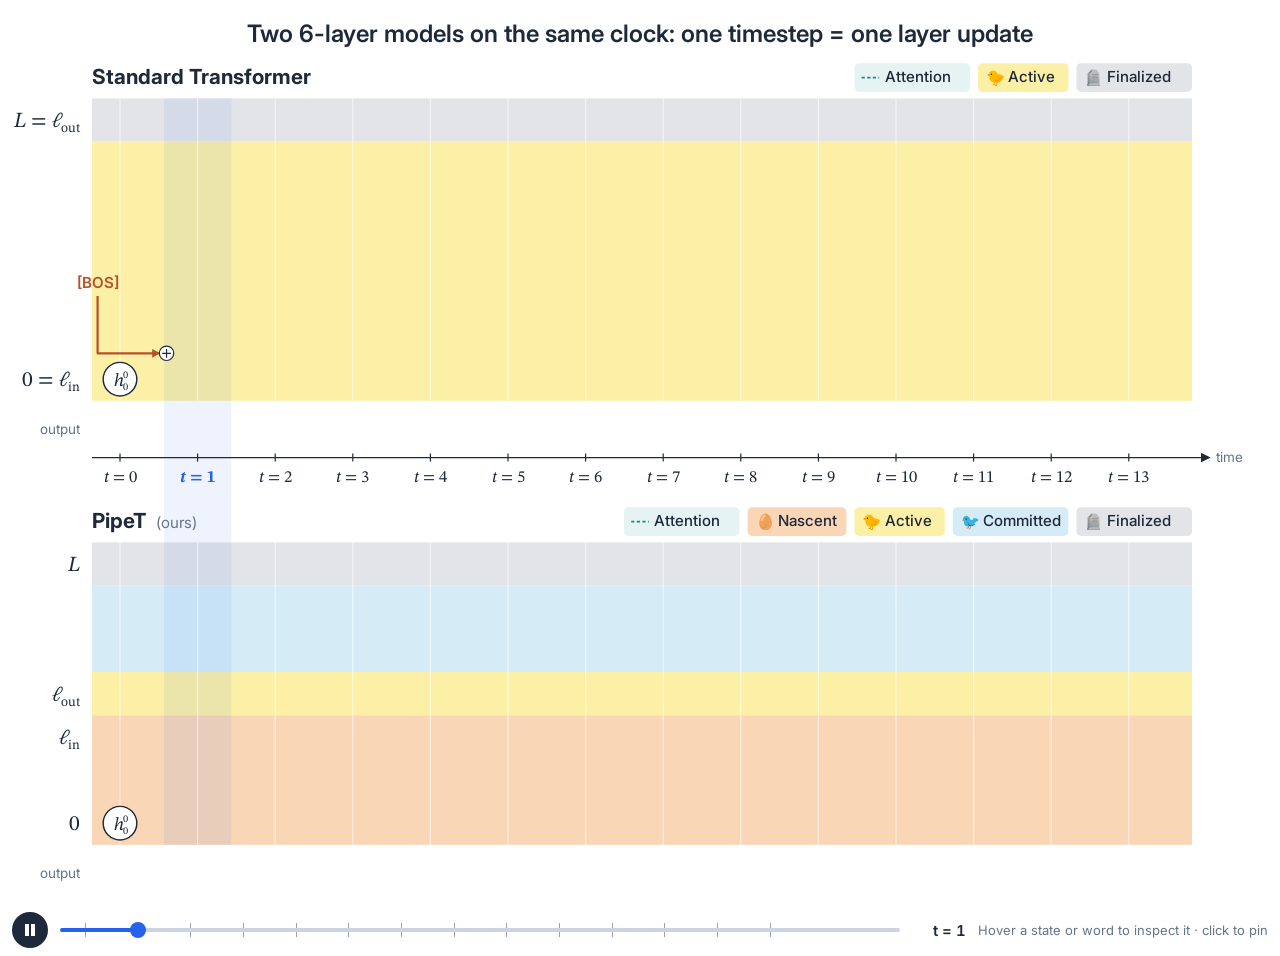
==== static/animation/pipet-architecture.html @ d4abd35e "add an interactive architecture animation and revise the page text The figure at the top of the page" ====
<!doctype html>
<html lang="en">
<head>
<meta charset="utf-8" />
<meta name="viewport" content="width=device-width, initial-scale=1" />
<title>PipeT Architecture Animation</title>
<link href="https://fonts.googleapis.com/css2?family=Inter:wght@400;500;600;700&family=STIX+Two+Text:ital,wght@0,400;0,700;1,400;1,700&display=swap" rel="stylesheet" />
<style>
  :root {
    --ink: #1e293b;
    --muted: #64748b;
    --nascent: #f8d6b6;
    --active: #fcf0a6;
    --committed: #d5ebf6;
    --finalized: #e3e4e7;
    --token: #b4532a;
    --attn: #1f8a8a;
    --clock: #2563eb;
    --reader: #7c3aed;
    --known: #d3ecec;
    --bg: #ffffff;
  }
  html, body { margin: 0; background: var(--bg); }
  body { position: relative; -webkit-text-size-adjust: 100%; }
  svg { display: block; width: 100%; height: auto; }
  .sans { font-family: Inter, -apple-system, "Segoe UI", sans-serif; }
  .math { font-family: "STIX Two Text", STIXGeneral, "Times New Roman", serif; font-style: italic; }
  .up { font-style: normal; }

  /* Playback controls: fixed 52px tall; index.css sizes the iframe from this. */
  .controls { display: flex; align-items: center; gap: 12px; height: 52px; padding: 0 12px; box-sizing: border-box;
    font-family: Inter, -apple-system, "Segoe UI", sans-serif; color: var(--ink); }
  .record .controls { display: none; }
  #toggle { flex: none; width: 36px; height: 36px; padding: 0; border: 0; border-radius: 50%; cursor: pointer;
    background: var(--ink); color: #fff; display: grid; place-items: center; }
  #toggle:hover { background: var(--clock); }
  #toggle svg { width: 14px; height: 14px; fill: currentColor; }
  #toggle .play { display: none; }
  #toggle.paused .play { display: block; }
  #toggle.paused .pause { display: none; }
  .scrub { position: relative; flex: 1; min-width: 0; height: 36px; }
  .tick { position: absolute; top: 11px; width: 1px; height: 14px; background: #94a3b8; pointer-events: none; }
  #slider { position: absolute; inset: 0; width: 100%; height: 36px; margin: 0; padding: 0; background: transparent;
    -webkit-appearance: none; appearance: none; cursor: pointer; touch-action: pan-y; }
  #slider::-webkit-slider-runnable-track { height: 4px; border-radius: 2px;
    background: linear-gradient(to right, var(--clock) var(--p, 0%), #cbd5e1 var(--p, 0%)); }
  #slider::-moz-range-track { height: 4px; border-radius: 2px;
    background: linear-gradient(to right, var(--clock) var(--p, 0%), #cbd5e1 var(--p, 0%)); }
  #slider::-webkit-slider-thumb { -webkit-appearance: none; width: 16px; height: 16px; margin-top: -6px; border: 0;
    border-radius: 50%; background: var(--clock); }
  #slider::-moz-range-thumb { width: 16px; height: 16px; border: 0; border-radius: 50%; background: var(--clock); }
  #toggle:focus-visible, #slider:focus-visible { outline: 2px solid var(--clock); outline-offset: 2px; }
  #readout { flex: none; width: 3.6em; text-align: right; font-size: 15px; font-weight: 600; font-variant-numeric: tabular-nums; }
  #hint { flex: none; font-size: 13px; color: var(--muted); }
  @media (max-width: 640px) { #hint { display: none; } }

  /* Inspector: dims the animation and redraws the selected state's neighbourhood on top. */
  #stage:focus { outline: none; }
  #stage:focus-visible { outline: 2px solid var(--clock); outline-offset: -2px; }
  #stage.inspecting #dyn > g { opacity: 0.2; }
  #stage.inspecting #dyn > g.attn-layer { opacity: 0; }

  /* The card covers the other model's panel, so it never hides the lines it explains.
     Sized in vw so it scales with the SVG (100vw = 1600 units). */
  #card { position: absolute; left: 7.1875vw; width: 85.9375vw; height: 24vw; box-sizing: border-box; padding: 0.8vw 1.5vw;
    overflow: hidden; pointer-events: none; font-family: Inter, -apple-system, "Segoe UI", sans-serif; font-size: 1.4vw; line-height: 1.45;
    color: var(--ink); background: #fff; border: 1px solid #cbd5e1; border-radius: 0.6vw; box-shadow: 0 0.3vw 1.5vw rgba(30, 41, 59, 0.18); }
  #card[hidden] { display: none; }
  #card.over-std { top: 7.6875vw; }
  #card.over-pipet { top: 42.375vw; }
  #card .head { display: flex; align-items: center; gap: 0.9em; margin-bottom: 0.35em; padding-bottom: 0.3em; white-space: nowrap; border-bottom: 1px solid #e2e8f0; }
  #card .big { font-size: 1.7em; line-height: 1; }
  #card .pin { margin-left: auto; color: var(--muted); font-size: 0.85em; }
  #card dl { display: grid; grid-template-columns: 8.2em 1fr; gap: 0.2em 0.8em; margin: 0; }
  #card dt { display: flex; align-items: center; gap: 0.45em; color: var(--muted); font-weight: 500; white-space: nowrap; }
  #card dd { margin: 0; }
  #card .chip { display: inline-block; margin-right: 0.3em; padding: 0 0.45em; border-radius: 0.3em; font-weight: 500; white-space: nowrap; }
  #card .note { color: var(--muted); }
  #card .h, #card .x { font-family: "STIX Two Text", STIXGeneral, "Times New Roman", serif; font-style: italic; font-size: 1.12em; white-space: nowrap; }
  #card .ss { display: inline-flex; flex-direction: column; vertical-align: middle; margin-left: 0.06em; font-size: 0.66em; font-style: normal; line-height: 1; }
  #card sub { font-size: 0.68em; font-style: normal; line-height: 0; }
  .sw { flex: none; display: inline-block; width: 1.5em; }
  .sw.query { border-top: 0.16em solid var(--attn); }
  .sw.reads { border-top: 0.16em dashed var(--attn); }
  .sw.knows { height: 0.8em; border-radius: 0.2em; background: var(--known); }
  .sw.reader { width: 0.8em; height: 0.8em; margin: 0 0.35em; box-sizing: border-box; border: 0.16em solid var(--reader); border-radius: 50%; }
  .sw.token { height: 0.8em; border-radius: 0.2em; background: #f8d9c8; }
</style>
</head>
<body>
<svg id="stage" viewBox="0 0 1600 1130" xmlns="http://www.w3.org/2000/svg" tabindex="0" role="group"
  aria-label="Hidden states of both models. Use the arrow keys to inspect a state and Escape to clear it.">
  <defs>
    <marker id="arrow" viewBox="0 0 10 10" refX="9" refY="5" markerWidth="7" markerHeight="7" orient="auto">
      <path d="M0,0 L10,5 L0,10 z" fill="#1e293b" />
    </marker>
    <marker id="arrow-axis" viewBox="0 0 10 10" refX="9" refY="5" markerWidth="8" markerHeight="8" orient="auto">
      <path d="M0,0 L10,5 L0,10 z" fill="#1e293b" />
    </marker>
  </defs>
  <rect width="1600" height="1130" fill="#ffffff" />
  <g id="scaffold"></g>
  <g id="dyn"></g>
  <g id="inspect"></g>
  <g id="captions"></g>
</svg>
<div id="card" role="status" hidden></div>
<div class="controls">
  <button id="toggle" type="button" aria-label="Pause animation">
    <svg class="pause" viewBox="0 0 14 14" aria-hidden="true"><path d="M2 1h4v12H2zM8 1h4v12H8z" /></svg>
    <svg class="play" viewBox="0 0 14 14" aria-hidden="true"><path d="M3 1l10 6-10 6z" /></svg>
  </button>
  <div class="scrub" id="scrub">
    <input id="slider" type="range" min="0" step="0.01" value="0" aria-label="Animation position" />
  </div>
  <div id="readout" aria-hidden="true">t = 0</div>
  <div id="hint">Hover a state or word to inspect it · click to pin</div>
</div>
<script>
// Two 6-layer models on one clock; one timestep = the time of one layer update.
// PipeT (bottom): l_in = 2, l_out = 3, so h_i^l is computed at t = i + l and x_j is predicted at t = j + 2.
// Standard Transformer (top): stream k starts at t = 7k, so h_k^l is computed at t = 7k + l and x_k at t = 7k - 1.
const L = 6, LIN = 2, LOUT = 3, TMAX = 13;
const WORDS = ["the", "cat", "sat", "on", "the", "mat", "and", "then", "it", "fell", "asleep"];
const DURATION = 20;
const X0 = 150, DX = 97, DY = 54, R = 21;
const col = (t) => X0 + t * DX;
const rowS = (l) => 474 - l * DY;
const rowP = (l) => 1029 - l * DY;
const BAND_L = 115, BAND_R = 1490;
const wordsY = { std: 537, pipet: 1092 };

// Timeline (seconds). Each timestep first shows attention reads, then the layer updates (from GROW on).
const T_INTRO = 0.4, D = 1.25, GROW = 0.5, T_FADE = 19.55;
const stepStart = (t) => T_INTRO + t * D;
const grow = (t) => stepStart(t) + GROW;
const T_END = stepStart(TMAX + 1);

const NS = "http://www.w3.org/2000/svg";
const clamp = (x) => Math.max(0, Math.min(1, x));
const prog = (T, a, dur) => clamp((T - a) / dur);
const easeInOut = (p) => (p < 0.5 ? 4 * p * p * p : 1 - Math.pow(-2 * p + 2, 3) / 2);
const easeOutBack = (p) => { const c = 1.7; return 1 + (c + 1) * Math.pow(p - 1, 3) + c * Math.pow(p - 1, 2); };

function el(tag, attrs, parent, html) {
  const e = document.createElementNS(NS, tag);
  for (const k in attrs) e.setAttribute(k, attrs[k]);
  if (html !== undefined) e.innerHTML = html;
  if (parent) parent.appendChild(e);
  return e;
}

const scaffold = document.getElementById("scaffold");
const dyn = document.getElementById("dyn");
const captionLayer = document.getElementById("captions");
const updaters = [];

// ---------- Static scaffold ----------
function band(row, lo, hi, fill) {
  const y0 = row(hi) - DY / 2, y1 = row(lo) + DY / 2;
  el("rect", { x: BAND_L, y: y0, width: BAND_R - BAND_L, height: y1 - y0, fill }, scaffold);
}
band(rowP, 0, LIN, "var(--nascent)");
band(rowP, LOUT, LOUT, "var(--active)");
band(rowP, LOUT + 1, L - 1, "var(--committed)");
band(rowP, L, L, "var(--finalized)");
band(rowS, 0, L - 1, "var(--active)");
band(rowS, L, L, "var(--finalized)");

const colHighlight = el("rect", { x: 0, y: rowS(L) - DY / 2, width: 84, height: rowP(0) - rowS(L) + DY, fill: "var(--clock)", opacity: 0 }, scaffold);
for (let t = 0; t <= TMAX; t++) {
  for (const row of [rowP, rowS]) {
    el("line", { x1: col(t), y1: row(L) - DY / 2, x2: col(t), y2: row(0) + DY / 2, stroke: "#ffffff", "stroke-opacity": 0.6, "stroke-width": 1.5 }, scaffold);
  }
}

const ell = (sub) => `ℓ<tspan class="up" font-size="17" dx="-2" dy="6">${sub}</tspan>`;
const layerLabel = (y, html) =>
  el("text", { x: 100, y: y + 9, "text-anchor": "end", "font-size": 27, fill: "var(--ink)", class: "math" }, scaffold, html);
layerLabel(rowP(0), '<tspan class="up">0</tspan>');
layerLabel(rowP(LIN), ell("in"));
layerLabel(rowP(LOUT), ell("out"));
layerLabel(rowP(L), "L");
layerLabel(rowS(0), `<tspan class="up">0 = </tspan>${ell("in")}`);
layerLabel(rowS(L), `L<tspan class="up"> = </tspan>${ell("out")}`);

// Shared time axis between the panels
const axisY = 572;
el("line", { x1: BAND_L, y1: axisY, x2: BAND_R + 22, y2: axisY, stroke: "var(--ink)", "stroke-width": 1.5, "marker-end": "url(#arrow-axis)" }, scaffold);
el("text", { x: BAND_R + 30, y: axisY + 6, "font-size": 17, fill: "var(--muted)", class: "sans" }, scaffold, "time");
const tickLabels = [];
for (let t = 0; t <= TMAX; t++) {
  el("line", { x1: col(t), y1: axisY - 5, x2: col(t), y2: axisY + 5, stroke: "var(--ink)", "stroke-width": 1.5 }, scaffold);
  tickLabels.push(el("text", { x: col(t), y: axisY + 30, "text-anchor": "middle", "font-size": 21, fill: "var(--ink)", class: "math" }, scaffold,
    `t<tspan class="up"> = ${t}</tspan>`));
}

// Panel headers (with live token counters) and stage legends
const counters = {};
function header(key, y, name, note, legend) {
  const txt = el("text", { x: BAND_L, y, "font-size": 26, fill: "var(--ink)", class: "sans" }, scaffold,
    `<tspan font-weight="700">${name}</tspan><tspan fill="var(--muted)" font-size="19" dx="12">${note}</tspan>` +
    `<tspan fill="var(--token)" font-weight="700" dx="22"></tspan>`);
  counters[key] = txt.lastChild;
  let x = BAND_R;
  for (const g of legend.slice().reverse()) {
    const w = 50 + g.label.length * 10.5;
    x -= w;
    el("rect", { x, y: y - 26, width: w, height: 36, rx: 6, fill: g.fill }, scaffold);
    if (g.emoji) el("text", { x: x + 10, y: y - 1, "font-size": 19 }, scaffold, g.emoji);
    else el("line", { x1: x + 9, y1: y - 8, x2: x + 31, y2: y - 8, stroke: "var(--attn)", "stroke-width": 2.4, "stroke-dasharray": "4 3" }, scaffold);
    el("text", { x: x + 38, y: y - 2, "font-size": 19, "font-weight": 500, fill: "var(--ink)", class: "sans" }, scaffold, g.label);
    x -= 10;
  }
}
const STAGES = {
  nascent: { fill: "var(--nascent)", emoji: "🥚", label: "Nascent" },
  active: { fill: "var(--active)", emoji: "🐤", label: "Active" },
  committed: { fill: "var(--committed)", emoji: "🐦", label: "Committed" },
  finalized: { fill: "var(--finalized)", emoji: "🪦", label: "Finalized" },
  attention: { fill: "#e6f3f3", label: "Attention" },
};
header("pipet", rowP(L) - DY / 2 - 18, "PipeT", "(ours)", [STAGES.attention, STAGES.nascent, STAGES.active, STAGES.committed, STAGES.finalized]);
header("std", rowS(L) - DY / 2 - 18, "Standard Transformer", "", [STAGES.attention, STAGES.active, STAGES.finalized]);
for (const key of ["pipet", "std"]) {
  el("text", { x: 100, y: wordsY[key] + 6, "text-anchor": "end", "font-size": 17, fill: "var(--muted)", class: "sans" }, scaffold, "output");
}

// ---------- Dynamic elements ----------
const edgeLayer = el("g", {}, dyn);
const attnLayer = el("g", { class: "attn-layer" }, dyn);
const tokenLayer = el("g", {}, dyn);
const nodeLayer = el("g", {}, dyn);
const plusLayer = el("g", {}, dyn);

// Current-timestep column highlight, spanning both models
updaters.push((T) => {
  const cur = T >= T_INTRO && T < T_END ? Math.floor((T - T_INTRO) / D) : -1;
  colHighlight.setAttribute("opacity", cur >= 0 ? 0.08 : 0);
  if (cur >= 0) colHighlight.setAttribute("x", col(cur) - 42);
  tickLabels.forEach((e, t) => {
    e.setAttribute("font-weight", t === cur ? 700 : 400);
    e.setAttribute("fill", t === cur ? "var(--clock)" : "var(--ink)");
  });
});

// Residual-stream edge into the node computed at timestep t
function addEdge(xa, ya, xb, yb, t) {
  const len = Math.hypot(xb - xa, yb - ya), ux = (xb - xa) / len, uy = (yb - ya) / len;
  const sx = xa + ux * (R + 2), sy = ya + uy * (R + 2), ex = xb - ux * (R + 4), ey = yb - uy * (R + 4);
  const line = el("line", { x1: sx, y1: sy, x2: sx, y2: sy, stroke: "#1e293b", "stroke-width": 1.7, "marker-end": "url(#arrow)", opacity: 0 }, edgeLayer);
  updaters.push((T) => {
    const p = easeInOut(prog(T, grow(t), 0.35));
    line.setAttribute("opacity", p > 0 ? 1 : 0);
    line.setAttribute("x2", sx + (ex - sx) * p);
    line.setAttribute("y2", sy + (ey - sy) * p);
  });
}

// Node h_i^l computed at timestep t
const nodeLabel = (i, l) =>
  `<tspan x="-8" y="8" font-size="23">h</tspan>` +
  `<tspan class="up" x="4" y="-2" font-size="13">${l}</tspan>` +
  `<tspan class="up" x="4" y="13" font-size="${i >= 10 ? 11.5 : 13}">${i}</tspan>`;
function addNode(x, y, i, l, t) {
  const g = el("g", { opacity: 0 }, nodeLayer);
  const ring = el("circle", { r: R + 5, fill: "none", stroke: "var(--token)", "stroke-width": 3, opacity: 0 }, g);
  const attnRing = el("circle", { r: R + 4, fill: "none", stroke: "var(--attn)", "stroke-width": 2.6, opacity: 0 }, g);
  el("circle", { r: R, fill: "#ffffff", stroke: "#1e293b", "stroke-width": 1.8 }, g);
  el("text", { class: "math", fill: "#1e293b" }, g, nodeLabel(i, l));
  const a = grow(t) + 0.3;
  updaters.push((T) => {
    const p = prog(T, a, 0.2);
    g.setAttribute("opacity", p > 0 ? Math.min(1, p * 2) : 0);
    g.setAttribute("transform", `translate(${x},${y}) scale(${p > 0 ? 0.35 + 0.65 * easeOutBack(p) : 0})`);
  });
  return { kind: "state", i, l, t, x, y, appear: a, ring, attnRing, readBy: [] };
}

// A dotted (or, for a stream's own previous state, solid) read from source s into target
function readLine(s, target, parent, attrs) {
  const len = Math.hypot(target.x - s.x, target.y - s.y), ux = (target.x - s.x) / len, uy = (target.y - s.y) / len;
  return el("line", { x1: s.x + ux * (s.r || R), y1: s.y + uy * (s.r || R), x2: target.x - ux * (R + 3), y2: target.y - uy * (R + 3),
    stroke: "var(--attn)", ...attrs }, parent);
}

// Attention at timestep t: dotted reads from each source state into the update that computes target.
// Rings are accumulated per node so several timesteps' updaters can share one ring.
const attnLevels = new Map();
function addAttention(t, target, sources) {
  const a = stepStart(t) + 0.05, b = grow(t) + 0.4;
  const ghost = el("circle", { cx: target.x, cy: target.y, r: R + 1, fill: "#ffffff", "fill-opacity": 0.7, stroke: "var(--attn)",
    "stroke-width": 2.6, "stroke-dasharray": "5 4", opacity: 0 }, attnLayer);
  const lines = sources.map((s) => readLine(s, target, attnLayer, { "stroke-width": 2.2, "stroke-dasharray": "6 5", opacity: 0 }));
  const level = (T) => prog(T, a, 0.3) * (1 - prog(T, b, 0.25));
  for (const s of sources) {
    if (!attnLevels.has(s)) attnLevels.set(s, []);
    attnLevels.get(s).push(level);
  }
  if (!attnLevels.has(target)) attnLevels.set(target, []);
  attnLevels.get(target).push((T) => prog(T, grow(t) + 0.3, 0.1) * (1 - prog(T, b, 0.25)));
  updaters.push((T) => {
    const o = level(T);
    lines.forEach((ln, k) => ln.setAttribute("opacity", o * prog(T, a + k * 0.025, 0.2)));
    ghost.setAttribute("opacity", o * (1 - prog(T, grow(t) + 0.3, 0.1)));
  });
}

// Orange token path along points, drawn from time a over dur; optional ⊕ at plusAt
function addTokenPath(points, a, dur, plusAt) {
  const segs = [];
  for (let k = 1; k < points.length; k++) segs.push(Math.hypot(points[k][0] - points[k - 1][0], points[k][1] - points[k - 1][1]));
  const total = segs.reduce((x, y) => x + y, 0);
  const path = el("polyline", { points: points.map((q) => q.join(",")).join(" "), fill: "none", stroke: "var(--token)", "stroke-width": 2.8,
    "stroke-dasharray": total, "stroke-dashoffset": total, "stroke-linejoin": "round", opacity: 0 }, tokenLayer);
  const [lx, ly] = points[points.length - 1], [qx, qy] = points[points.length - 2];
  const ang = Math.atan2(ly - qy, lx - qx) * 180 / Math.PI;
  const head = el("path", { d: "M-8,-5.5 L2,0 L-8,5.5 z", fill: "var(--token)", transform: `translate(${lx},${ly}) rotate(${ang})`, opacity: 0 }, tokenLayer);
  let plus = null, plusNode = null;
  if (plusAt) {
    plus = el("g", { transform: `translate(${plusAt[0]},${plusAt[1]})`, opacity: 0 }, plusLayer);
    el("circle", { r: 9, fill: "#ffffff", stroke: "#1e293b", "stroke-width": 1.5 }, plus);
    el("path", { d: "M-5.5,0 H5.5 M0,-5.5 V5.5", stroke: "#1e293b", "stroke-width": 1.5 }, plus);
    plusNode = { kind: "plus", x: plusAt[0], y: plusAt[1], r: 9, appear: a + 0.8 * dur, points, readBy: [],
      attnRing: el("circle", { r: 13, fill: "none", stroke: "var(--attn)", "stroke-width": 2.6, opacity: 0 }, plus) };
  }
  updaters.push((T) => {
    const p = easeInOut(prog(T, a, dur));
    path.setAttribute("opacity", p > 0 ? 1 : 0);
    path.setAttribute("stroke-dashoffset", total * (1 - p));
    head.setAttribute("opacity", p > 0.92 ? 1 : 0);
    if (plus) plus.setAttribute("opacity", prog(T, a + 0.8 * dur, 0.1));
  });
  return plusNode;
}

function addLabel(x, y, html, a) {
  const t = el("text", { x, y, "text-anchor": "middle", "font-size": 19, "font-weight": 600, fill: "var(--token)", class: "sans", opacity: 0 }, tokenLayer, html);
  updaters.push((T) => t.setAttribute("opacity", prog(T, a, 0.15)));
}

// A predicted token: ring its source node, then drop the word into the output row under timestep t
const emitted = { pipet: [], std: [] };
function emit(key, src, t, word) {
  const a = stepStart(t) + 1.08;
  const w = el("text", { x: col(t), y: wordsY[key] + 8, "text-anchor": "middle", "font-size": 25, "font-weight": 600, fill: "var(--token)", class: "sans", opacity: 0 }, tokenLayer, word);
  updaters.push((T) => {
    const p = prog(T, a, 0.2);
    w.setAttribute("opacity", p);
    w.setAttribute("transform", `translate(0,${(1 - easeInOut(p)) * -14})`);
    const on = prog(T, grow(t) + 0.3, 0.1), off = prog(T, stepStart(t) + D + 0.1, 0.3);
    src.ring.setAttribute("opacity", on * (1 - off));
  });
  emitted[key].push({ kind: "word", model: key, j: emitted[key].length + 1, x: col(t), y: wordsY[key], t, appear: a, text: word, src });
}

// ----- PipeT -----
const P = {};
for (let i = 0; i <= TMAX; i++) {
  for (let l = 0; l <= L; l++) {
    const t = i + l;
    if (t > TMAX) continue;
    P[`${i},${l}`] = addNode(col(t), rowP(l), i, l, t);
    if (l > 0) addEdge(col(t - 1), rowP(l - 1), col(t), rowP(l), t);
  }
}
// x_j enters stream j at l_in, on the edge h_j^2 (t = j + 2) -> h_j^3 (t = j + 3)
const PF = 0.55;
const Pplus = {};
for (let j = 0; j <= WORDS.length; j++) {
  const t = j + LIN;
  const px = col(t) + PF * DX, py = rowP(LIN) - PF * DY;
  const a = stepStart(t) + 0.88;
  if (j === 0) {
    const vx = col(1) + 10, top = rowP(4) + 4;
    Pplus[j] = addTokenPath([[vx, top], [vx, py], [px - 10, py]], a, 0.25, [px, py]);
    addLabel(vx, top - 10, "[BOS]", a);
  } else {
    Pplus[j] = addTokenPath([[col(t) + R + 2, rowP(LOUT)], [px, rowP(LOUT)], [px, py - 10]], a, 0.25, [px, py]);
    emit("pipet", P[`${j - 1},${LOUT}`], t, WORDS[j - 1]);
  }
}

// ----- Standard Transformer -----
const S = {};
for (let k = 0; 7 * k <= TMAX; k++) {
  for (let l = 0; l <= L; l++) {
    const t = 7 * k + l;
    if (t > TMAX) continue;
    S[`${k},${l}`] = addNode(col(t), rowS(l), k, l, t);
    if (l > 0) addEdge(col(t - 1), rowS(l - 1), col(t), rowS(l), t);
  }
}
const SF = 0.6;
const sPlus = (k) => [col(7 * k) + SF * DX, rowS(0) - SF * DY];
const Splus = {};
{
  const [px, py] = sPlus(0), vx = col(0) - 28, top = rowS(2) + 4, a = stepStart(0) + 0.88;
  Splus[0] = addTokenPath([[vx, top], [vx, py], [px - 10, py]], a, 0.25, [px, py]);
  addLabel(vx, top - 10, "[BOS]", a);
}
for (let k = 1; 7 * k - 1 <= TMAX; k++) {
  const t = 7 * k - 1, src = S[`${k - 1},${L}`], a = stepStart(t) + 0.85;
  const sx = col(t) + R + 2, vx = col(t) + DX / 2;
  if (7 * k <= TMAX) {
    const [px, py] = sPlus(k);
    Splus[k] = addTokenPath([[sx, rowS(L)], [vx, rowS(L)], [vx, py], [px - 10, py]], a, 0.35, [px, py]);
  } else {
    // The next stream would start after the visualized window.
    addTokenPath([[sx, rowS(L)], [vx, rowS(L)], [vx, rowS(L - 2)]], a, 0.3, null);
  }
  emit("std", src, t, WORDS[k - 1]);
}

// ----- Attention graph -----
// reads(i, l) lists the [stream, layer] states read by the update that computes h_i^l.
const MODELS = {
  pipet: {
    name: "PipeT", other: "std", nodes: P, plus: Pplus, lin: LIN, lout: LOUT,
    time: (i, l) => i + l,
    // The newest state of every existing stream; stream t is created only after this timestep's updates.
    reads: (i, l) => {
      const t = i + l, out = [];
      for (let j = 0; j < t; j++) out.push([j, Math.min(t - 1 - j, L)]);
      return out;
    },
    stage: (l) => (l <= LIN ? "nascent" : l === LOUT ? "active" : l < L ? "committed" : "finalized"),
  },
  std: {
    name: "Standard", other: "pipet", nodes: S, plus: Splus, lin: 0, lout: L,
    time: (k, l) => 7 * k + l,
    // Layer l-1 of every position up to k.
    reads: (k, l) => {
      const out = [];
      for (let j = 0; j <= k; j++) out.push([j, l - 1]);
      return out;
    },
    stage: (l) => (l < L ? "active" : "finalized"),
  },
};
const targets = [...emitted.pipet, ...emitted.std]; // everything that can be inspected
for (const key in MODELS) {
  const m = MODELS[key];
  for (const [i, p] of Object.entries(m.plus)) {
    Object.assign(p, { model: key, i: +i, l: m.lin, t: m.time(+i, m.lin), stage: "active", reads: [] });
    targets.push(p);
  }
  for (const n of Object.values(m.nodes)) {
    Object.assign(n, { model: key, stage: m.stage(n.l) });
    // A new stream starts without attention, and the snapshot is taken after token injection.
    n.reads = n.l === 0 ? [] : m.reads(n.i, n.l).map(([j, lj]) => (lj === m.lin ? m.plus[j] : m.nodes[`${j},${lj}`]));
    for (const s of n.reads) s.readBy.push(n);
    targets.push(n);
  }
}
// The tokens a state depends on, through every read and injection before it.
function knownTokens(n) {
  if (!n.knows) {
    const from = n.kind === "plus" ? [MODELS[n.model].nodes[`${n.i},${n.l}`]] : n.reads;
    n.knows = new Set(from.flatMap((s) => [...knownTokens(s)]));
    if (n.kind === "plus") n.knows.add(n.i);
  }
  return n.knows;
}

// ----- Attention animation, one highlighted update per model per timestep -----
// PipeT: the update into l_out (or the leading stream during warm-up).
for (let t = 1; t <= TMAX; t++) {
  const q = t >= LOUT ? t - LOUT : 0, ql = t >= LOUT ? LOUT : t;
  addAttention(t, P[`${q},${ql}`], P[`${q},${ql}`].reads);
}
// Standard Transformer: the single update of this timestep.
for (let t = 1; t <= TMAX; t++) {
  const k = Math.floor(t / 7), l = t - 7 * k;
  if (l === 0) continue; // a new stream starts from its embedding; no layer update this timestep
  addAttention(t, S[`${k},${l}`], S[`${k},${l}`].reads);
}
updaters.push((T) => {
  for (const [node, levels] of attnLevels) node.attnRing.setAttribute("opacity", Math.max(...levels.map((f) => f(T))));
});

// Token counters in the panel headers
for (const key of ["pipet", "std"]) {
  updaters.push((T) => {
    const n = emitted[key].filter((w) => T >= w.appear).length;
    counters[key].textContent = n === 0 ? "" : `${n} token${n === 1 ? "" : "s"}`;
  });
}

// Captions
const captions = [
  [0, stepStart(2), "Two 6-layer models on the same clock: one timestep = one layer update"],
  [stepStart(2), stepStart(5), "PipeT advances every stream at once, so a token comes out every timestep"],
  [stepStart(5), stepStart(8), "Dotted lines: PipeT's next-token update reads the newest state of every stream"],
  [stepStart(8), stepStart(13) + 1.08, "The standard Transformer reads one layer of earlier tokens, one stream at a time"],
  [stepStart(13) + 1.08, DURATION, "Same 14 timesteps: PipeT decodes 11 tokens, the standard Transformer 2"],
];
captions.forEach(([s, e, html], k) => {
  const c = el("text", { x: 800, y: 52, "text-anchor": "middle", "font-size": 30, "font-weight": 600, fill: "var(--ink)", class: "sans", opacity: 0 }, captionLayer, html);
  updaters.push((T) => {
    const fin = k === 0 ? prog(T, 0.05, 0.3) : prog(T, s, 0.25);
    const fout = e >= DURATION ? prog(T, T_FADE, 0.35) : prog(T, e - 0.12, 0.12);
    c.setAttribute("opacity", fin * (1 - fout));
  });
});

// Dynamic layer fades out at the end so the loop restarts on the bare scaffold.
updaters.push((T) => dyn.setAttribute("opacity", 1 - prog(T, T_FADE, 0.35)));

function render(T) { for (const u of updaters) u(T); }
window.render = render;
window.DURATION = DURATION;

// ---------- Playback ----------
// The animation is a pure function of T, so the slider just sets T and redraws.
// The slider stops at T_FADE: past that point the diagram is fading out for the loop.
const toggle = document.getElementById("toggle");
const slider = document.getElementById("slider");
const scrub = document.getElementById("scrub");
const readout = document.getElementById("readout");
slider.max = T_FADE;
for (let t = 0; t <= TMAX; t++) {
  const tick = document.createElement("div");
  tick.className = "tick";
  tick.style.left = `calc(8px + (100% - 16px) * ${stepStart(t) / T_FADE})`; // 8px = half the thumb
  scrub.insertBefore(tick, slider);
}

let T = 0, playing = false, onScreen = true, held = false, running = false, last = null;

function draw() {
  if (sel && !visible(sel)) return select(null);
  render(T);
  const shown = Math.min(T, T_FADE);
  const cur = Math.max(0, Math.min(TMAX, Math.floor((T - T_INTRO) / D)));
  slider.value = shown;
  slider.style.setProperty("--p", `${(shown / T_FADE) * 100}%`);
  readout.textContent = `t = ${cur}`;
  slider.setAttribute("aria-valuetext", `Timestep ${cur} of ${TMAX}`);
  drawInspect();
}

function tick(now) {
  if (!playing || !onScreen || held) { running = false; last = null; return; }
  if (last !== null) { T = (T + Math.min((now - last) / 1000, 0.1)) % DURATION; draw(); }
  last = now;
  requestAnimationFrame(tick);
}

function kick() {
  if (running || !playing || !onScreen || held) return;
  running = true;
  requestAnimationFrame(tick);
}

function setPlaying(on) {
  playing = on;
  toggle.classList.toggle("paused", !on);
  toggle.setAttribute("aria-label", on ? "Pause animation" : "Play animation");
  kick();
}

toggle.addEventListener("click", () => { select(null); setPlaying(!playing); });
slider.addEventListener("pointerdown", () => setPlaying(false));
slider.addEventListener("input", () => { setPlaying(false); T = Number(slider.value); draw(); });

// Arrow keys step one timestep, landing where that timestep's attention reads are fully drawn.
slider.addEventListener("keydown", (e) => {
  const fwd = e.key === "ArrowRight" || e.key === "ArrowUp", back = e.key === "ArrowLeft" || e.key === "ArrowDown";
  if (!fwd && !back) return;
  e.preventDefault();
  setPlaying(false);
  const stops = [0];
  for (let t = 0; t <= TMAX; t++) stops.push(stepStart(t) + GROW);
  stops.push(T_FADE);
  T = fwd ? stops.find((s) => s > T + 1e-3) ?? T_FADE : stops.filter((s) => s < T - 1e-3).pop() ?? 0;
  draw();
});

// Don't spend frames while scrolled out of view.
new IntersectionObserver(([entry]) => {
  onScreen = entry.isIntersecting;
  kick();
}).observe(document.getElementById("stage"));

// ---------- Inspector ----------
// Hovering holds playback; clicking pins the state and pauses, like dragging the slider.
const stage = document.getElementById("stage");
const inspectLayer = document.getElementById("inspect");
const card = document.getElementById("card");
const HIT = 48, RELEASE_MS = 200; // reach in SVG units; grace period so crossing a gap doesn't flicker or resume playback
let sel = null, pinned = false, releaseTimer = null, pointerType = "mouse";

const visible = (n) => T >= n.appear && T <= T_FADE;

function select(n, pin = false) {
  clearTimeout(releaseTimer);
  releaseTimer = null;
  if (n === sel && pin === pinned) return;
  sel = n;
  pinned = pin && !!n;
  held = !!n && !pinned;
  if (pinned) setPlaying(false);
  stage.classList.toggle("inspecting", !!n);
  stage.style.cursor = n ? "pointer" : "";
  fillCard();
  draw();
  kick();
}

function release() {
  if (sel && !pinned && releaseTimer === null) releaseTimer = setTimeout(() => select(null), RELEASE_MS);
}

function hitTest(e) {
  const ctm = stage.getScreenCTM(), p = new DOMPoint(e.clientX, e.clientY).matrixTransform(ctm.inverse());
  let best = null, bestDist = Math.max(HIT, 20 / ctm.a);
  for (const n of targets) {
    const d = Math.hypot(n.x - p.x, n.y - p.y);
    if (d < bestDist && visible(n)) { best = n; bestDist = d; }
  }
  return best;
}

stage.addEventListener("pointermove", (e) => {
  if (pinned || e.pointerType === "touch") return;
  const n = hitTest(e);
  if (n) select(n);
  else release();
});
stage.addEventListener("pointerleave", release);
stage.addEventListener("pointerdown", (e) => { pointerType = e.pointerType; });
stage.addEventListener("click", (e) => {
  const n = hitTest(e);
  if (!n) select(null);
  else if (n !== sel || !pinned) select(n, true);
  else select(pointerType === "touch" ? null : n); // second click releases; a mouse is still hovering it
});

// Arrow keys move to the nearest state in that direction, across models and including ⊕ and words.
stage.addEventListener("keydown", (e) => {
  if (e.key === "Escape") return select(null);
  const dir = { ArrowLeft: [-1, 0], ArrowRight: [1, 0], ArrowUp: [0, -1], ArrowDown: [0, 1] }[e.key];
  if (!dir) return;
  e.preventDefault();
  const shown = targets.filter(visible);
  if (!sel) return select(shown.filter((n) => n.kind === "state" && n.model === "pipet").sort((a, b) => a.appear - b.appear).pop() ?? null, true);
  let best = sel, bestScore = Infinity;
  for (const n of shown) {
    const dx = n.x - sel.x, dy = n.y - sel.y, along = dx * dir[0] + dy * dir[1], across = Math.abs(dx * dir[1]) + Math.abs(dy * dir[0]);
    if (along > 0 && along + 2 * across < bestScore) { best = n; bestScore = along + 2 * across; }
  }
  select(best, true);
});

// Overlay: redrawn from scratch so readers appear and disappear as the slider moves.
function ringed(n, color, width) {
  const g = el("g", { transform: `translate(${n.x},${n.y})` }, inspectLayer);
  if (n.kind === "plus") {
    el("circle", { r: 13, fill: "none", stroke: color, "stroke-width": width }, g);
    el("circle", { r: 9, fill: "#ffffff", stroke: "#1e293b", "stroke-width": 1.5 }, g);
    el("path", { d: "M-5.5,0 H5.5 M0,-5.5 V5.5", stroke: "#1e293b", "stroke-width": 1.5 }, g);
  } else {
    el("circle", { r: R + 4, fill: "none", stroke: color, "stroke-width": width }, g);
    el("circle", { r: R, fill: "#ffffff", stroke: "#1e293b", "stroke-width": 1.8 }, g);
    el("text", { class: "math", fill: "#1e293b" }, g, nodeLabel(n.i, n.l));
  }
}

function pill(w, fill, stroke) {
  const width = w.text.length * 14 + 18;
  el("rect", { x: w.x - width / 2, y: w.y - 19, width, height: 38, rx: 7, fill, stroke, "stroke-width": 2.4 }, inspectLayer);
  el("text", { x: w.x, y: w.y + 8, "text-anchor": "middle", "font-size": 25, "font-weight": 600, fill: "var(--token)", class: "sans" }, inspectLayer, w.text);
}

function tokenPath(plus) {
  el("polyline", { points: plus.points.map((q) => q.join(",")).join(" "), fill: "none", stroke: "var(--token)", "stroke-width": 2.8, "stroke-linejoin": "round" }, inspectLayer);
}

function drawInspect() {
  inspectLayer.replaceChildren();
  if (!sel) return;
  colHighlight.setAttribute("opacity", 0.08);
  colHighlight.setAttribute("x", col(sel.t) - 42);
  tickLabels.forEach((e, t) => {
    e.setAttribute("font-weight", t === sel.t ? 700 : 400);
    e.setAttribute("fill", t === sel.t ? "var(--clock)" : "var(--ink)");
  });

  const m = MODELS[sel.model], words = emitted[sel.model];
  const predicted = sel.kind === "word" ? sel : sel.kind === "plus" ? words[sel.i - 1] : sel.l === m.lout ? words[sel.i] : null;
  const known = knownTokens(sel.kind === "word" ? sel.src : sel);
  for (const w of words) {
    if (w !== predicted && known.has(w.j) && visible(w)) pill(w, "var(--known)", "none");
  }
  if (predicted && visible(predicted)) pill(predicted, "#f8d9c8", sel === predicted ? "var(--clock)" : "none");

  if (sel.kind === "word") {
    const plus = m.plus[sel.j];
    if (plus && visible(plus)) { tokenPath(plus); ringed(plus, "var(--token)", 2.6); }
    ringed(sel.src, "var(--token)", 3);
    return;
  }
  if (sel.kind === "plus") {
    tokenPath(sel);
    if (predicted) ringed(predicted.src, "var(--token)", 3);
  }
  for (const r of sel.readBy) if (visible(r)) ringed(r, "var(--reader)", 2.6);
  for (const s of sel.reads) {
    const own = s.i === sel.i;
    readLine(s, sel, inspectLayer, own ? { "stroke-width": 3 } : { "stroke-width": 2.2, "stroke-dasharray": "6 5" });
    ringed(s, "var(--attn)", own ? 4 : 2.6);
  }
  ringed(sel, "var(--clock)", 4);
}

// Card text
const hName = (i, l) => `<span class="h">h<span class="ss"><span>${l}</span><span>${i}</span></span></span>`;
const xName = (j) => `<span class="x">x<sub>${j}</sub></span>`;
const tok = (j) => `“${j === 0 ? "[BOS]" : WORDS[j - 1]}”`;
const layerName = (l) => (l === L ? "L" : l);
const plural = (n, s) => `${n} ${s}${n === 1 ? "" : "s"}`;
const chip = (stage, text) => `<span class="chip" style="background:${STAGES[stage].fill}">${STAGES[stage].emoji} ${text}</span>`;
const updatesAt = (t) => `${t === 1 ? "The only update" : t === 2 ? "Both updates" : `All ${Math.min(t, L)} updates`} at <i>t</i> = ${t}`;

function knownText(set) {
  const a = [...set].sort((p, q) => p - q);
  if (a.length === 0) return "No tokens yet";
  return a.length === 1 ? xName(a[0]) : `${xName(a[0])}…${xName(a[a.length - 1])}`;
}

// Consecutive sources in the same stage become one chip, e.g. "Committed 4–5 · layers 5, 4".
function readChips(reads) {
  const groups = [];
  for (const s of reads) {
    const g = groups[groups.length - 1];
    if (g && g.stage === s.stage) g.items.push(s);
    else groups.push({ stage: s.stage, items: [s] });
  }
  return groups.map(({ stage, items }) => {
    const a = items[0].i, b = items[items.length - 1].i;
    const layers = [...new Set(items.map((s) => (s.kind === "plus" ? `${s.l}⁺` : layerName(s.l))))];
    return chip(stage, `${STAGES[stage].label} ${a === b ? a : `${a}–${b}`} · layer${layers.length > 1 ? "s" : ""} ${layers.join(", ")}`);
  }).join("");
}

function roleText(n, m) {
  const { i, l } = n, pipet = n.model === "pipet";
  if (n.kind === "plus") return i === 0 ? `Adds ${xName(0)} = ${tok(0)}, the fixed first token.` : `Adds ${xName(i)} = ${tok(i)}, predicted by ${hName(i - 1, layerName(m.lout))}.`;
  if (l === m.lin) return i === 0 ? `${xName(0)} = ${tok(0)} is added next, at ⊕.` : `${xName(i)} is added next, at ⊕, once ${hName(i - 1, layerName(m.lout))} has predicted it.`;
  if (l === m.lout) return `Predicts ${xName(i + 1)} = ${tok(i + 1)}.`;
  if (!pipet) return `Refines ${xName(i)}; nothing is emitted until layer <i>L</i>.`;
  if (l === 0) return "The learned initial vector shared by all positions.";
  if (l < m.lin) return "Gathers context before its own token arrives.";
  if (l === L) return "Stops evolving and supplies one key–value pair for all later attention.";
  return `Has already predicted ${xName(i + 1)}; keeps refining for later streams to read.`;
}

function readByText(n, m) {
  const { i, l, t } = n;
  if (n.kind === "state" && l === m.lin) return `Nothing directly: later updates read ${hName(i, `${l}⁺`)} instead.`;
  if (n.model === "pipet") return l === L ? `Every update from <i>t</i> = ${t + 1} on, as one saved key–value pair.` : `${updatesAt(t + 1)}.`;
  if (l === L) return "No attention reads it; it only predicts the next token.";
  return `Layer ${layerName(l + 1)} of this and every later position, so this layer stays in the KV cache.`;
}

function fillCard() {
  card.hidden = !sel;
  if (!sel) return;
  const m = MODELS[sel.model], other = MODELS[m.other], { i, l, t } = sel;
  const row = (sw, label, html) => `<dt><span class="sw ${sw}"></span>${label}</dt><dd>${html}</dd>`;
  let name, meta, stageChip = "", rows;
  if (sel.kind === "word") {
    const plus = m.plus[sel.j], when = (model, j) => (model === "pipet" ? j + LIN : 7 * j - 1);
    name = xName(sel.j);
    meta = `${m.name} · output ${tok(sel.j)} · at <i>t</i> = ${t}`;
    rows = row("token", "Predicted by", `${hName(sel.src.i, layerName(m.lout))} at <i>t</i> = ${sel.src.t}`) +
      row("knows", "It knew", knownText(knownTokens(sel.src))) +
      row("", "Then", plus ? `Added to stream ${sel.j} at ⊕, so updates can read it from <i>t</i> = ${plus.t + 1}.` : `Enters stream ${sel.j} just past this window.`) +
      row("", `In ${other === MODELS.std ? "Standard" : "PipeT"}`, `The same token comes out at <i>t</i> = ${when(m.other, sel.j)}.`);
  } else {
    const plus = sel.kind === "plus";
    const hasToken = plus || l > m.lin;
    name = hName(i, plus ? `${l}⁺` : l);
    meta = `${m.name} · stream ${i}${hasToken ? ` (${xName(i)} = ${tok(i)})` : ", token not received yet"} · ` +
      (plus ? `layer ${l} plus its token · ready for <i>t</i> = ${t + 1}` : `layer ${layerName(l)} · ${l === 0 ? "created" : "computed"} at <i>t</i> = ${t}`);
    stageChip = chip(sel.stage, STAGES[sel.stage].label);
    const knows = knownTokens(sel), newest = Math.max(-1, ...knows);
    const knowsNote = newest > i ? `, ${plural(newest - i, "token")} past its own position` : !knows.has(i) ? `; its own token ${xName(i)} hasn't arrived` : "";
    const own = sel.reads.find((s) => s.i === i);
    const label = other === MODELS.std ? "In Standard" : "In PipeT";
    const sameKnows = other === MODELS.std ? (l === 0 ? "No tokens yet" : i === 0 ? xName(0) : `${xName(0)}…${xName(i)}`) : knownText(knownTokens(MODELS.pipet.nodes[`${i},${l}`]));
    rows = row(plus || l === m.lout ? "token" : "", "Role", roleText(sel, m)) +
      (own ? row("query", "Query", `${hName(i, own.kind === "plus" ? `${own.l}⁺` : layerName(own.l))}, its own previous state`) : "") +
      row("reads", "Reads", sel.reads.length
        ? `${plural(sel.reads.length, "stream")}: ${readChips(sel.reads)}<span class="note">${m === MODELS.pipet ? (t === 1 ? `${updatesAt(t)}.` : `${updatesAt(t)} share this snapshot.`) : `The only update at <i>t</i> = ${t}.`}</span>`
        : plus ? "Nothing: this step only adds the token embedding." : "Nothing: attention starts at layer 1.") +
      row("knows", "Knows", `${knownText(knows)}${knowsNote}`) +
      row("reader", "Read by", readByText(sel, m)) +
      row("", label, plus
        ? `The same token enters its stream at <i>t</i> = ${other.time(i, other.lin)}.`
        : `The same state is ready at <i>t</i> = ${other.time(i, l)} and knows ${sameKnows === "No tokens yet" ? "no tokens yet" : sameKnows}.`);
  }
  card.className = sel.model === "pipet" ? "over-std" : "over-pipet";
  card.innerHTML = `<div class="head"><span class="big">${name}</span><span>${meta}</span>${stageChip}` +
    `${pinned ? '<span class="pin">Pinned · Esc to release</span>' : ""}</div><dl>${rows}</dl>`;
}

const params = new URLSearchParams(location.search);
const reduce = window.matchMedia("(prefers-reduced-motion: reduce)").matches;
if (params.has("record")) {
  document.documentElement.classList.add("record");
  render(0);
} else if (reduce || params.has("still")) {
  T = T_END + 0.3;
  draw();
  setPlaying(false);
} else {
  draw();
  setPlaying(true);
}
</script>
</body>
</html>
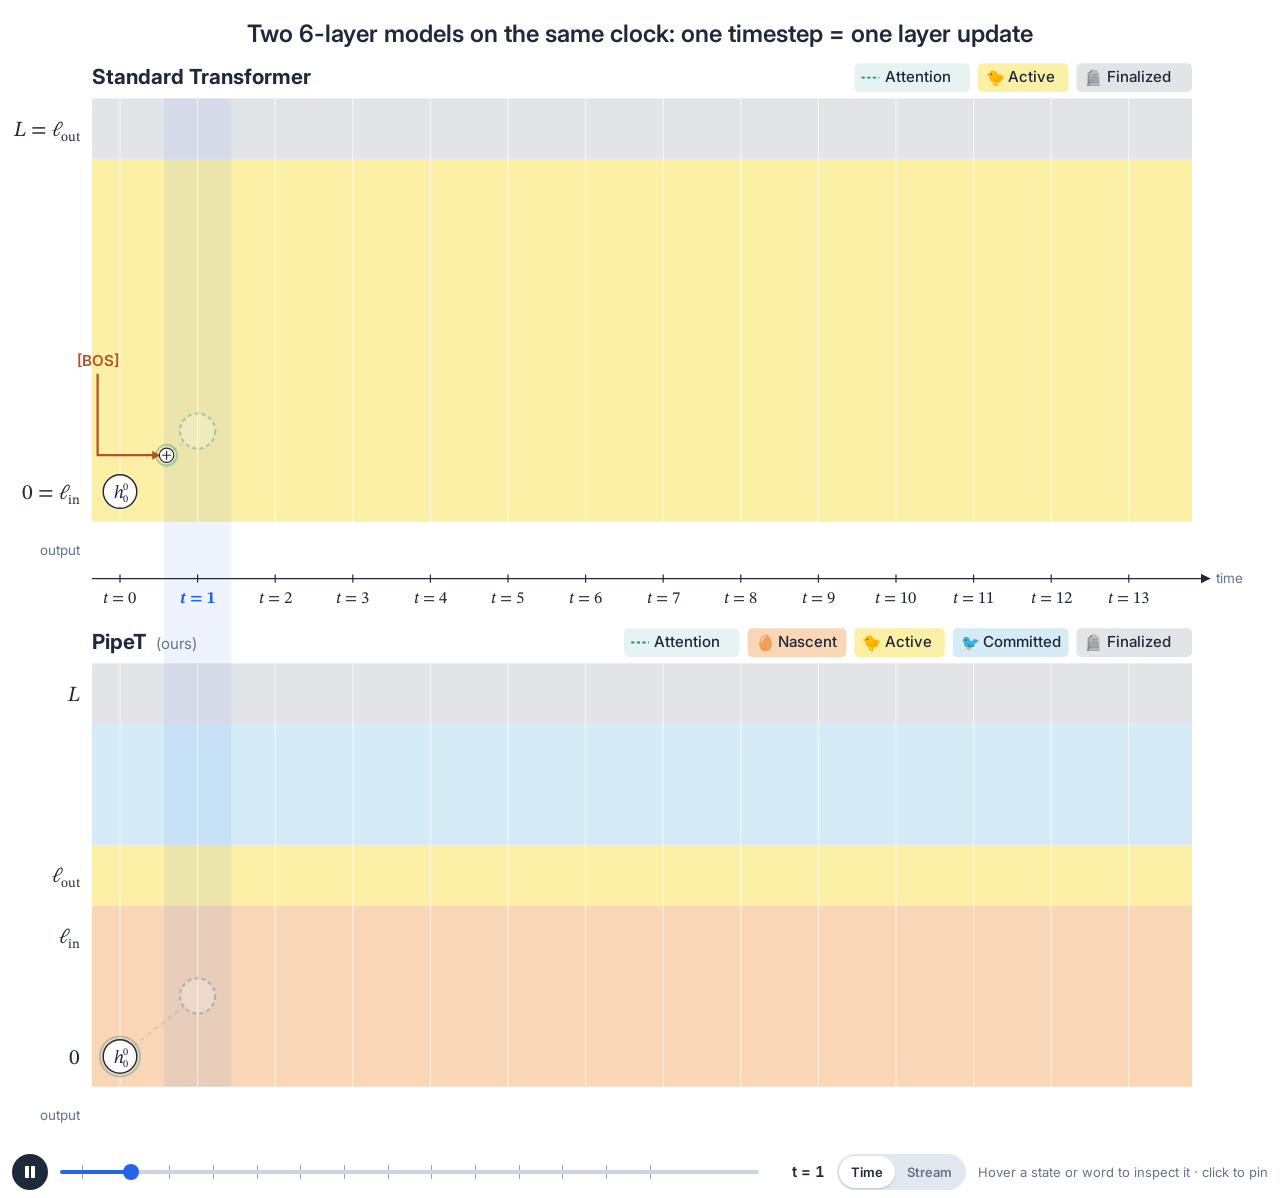
==== commit f15d1945: "space the animation's layer rows 40% further apart In the stream view the arrows between layers were" ====
--- a/static/animation/pipet-architecture.html
+++ b/static/animation/pipet-architecture.html
@@ -54,6 +54,14 @@
   #hint { flex: none; font-size: 13px; color: var(--muted); }
   @media (max-width: 640px) { #hint { display: none; } }
 
+  /* Column alignment switch: columns are timesteps or token streams. */
+  #align { flex: none; display: flex; padding: 2px; border-radius: 18px; background: #e2e8f0; }
+  #align button { height: 32px; padding: 0 12px; border: 0; border-radius: 16px; background: transparent; color: var(--muted);
+    font: 600 13px Inter, -apple-system, "Segoe UI", sans-serif; cursor: pointer; }
+  #align button[aria-pressed="true"] { background: #fff; color: var(--ink); box-shadow: 0 1px 2px rgba(30, 41, 59, 0.2); }
+  #align button:focus-visible { outline: 2px solid var(--clock); outline-offset: 1px; }
+  @media (max-width: 420px) { .controls { gap: 8px; padding: 0 8px; } #align button { padding: 0 8px; } }
+
   /* Inspector: dims the animation and redraws the selected state's neighbourhood on top. */
   #stage:focus { outline: none; }
   #stage:focus-visible { outline: 2px solid var(--clock); outline-offset: -2px; }
@@ -67,7 +75,7 @@
     color: var(--ink); background: #fff; border: 1px solid #cbd5e1; border-radius: 0.6vw; box-shadow: 0 0.3vw 1.5vw rgba(30, 41, 59, 0.18); }
   #card[hidden] { display: none; }
   #card.over-std { top: 7.6875vw; }
-  #card.over-pipet { top: 42.375vw; }
+  #card.over-pipet { top: 51.825vw; }
   #card .head { display: flex; align-items: center; gap: 0.9em; margin-bottom: 0.35em; padding-bottom: 0.3em; white-space: nowrap; border-bottom: 1px solid #e2e8f0; }
   #card .big { font-size: 1.7em; line-height: 1; }
   #card .pin { margin-left: auto; color: var(--muted); font-size: 0.85em; }
@@ -88,7 +96,7 @@
 </style>
 </head>
 <body>
-<svg id="stage" viewBox="0 0 1600 1130" xmlns="http://www.w3.org/2000/svg" tabindex="0" role="group"
+<svg id="stage" viewBox="0 0 1600 1432.4" xmlns="http://www.w3.org/2000/svg" tabindex="0" role="group"
   aria-label="Hidden states of both models. Use the arrow keys to inspect a state and Escape to clear it.">
   <defs>
     <marker id="arrow" viewBox="0 0 10 10" refX="9" refY="5" markerWidth="7" markerHeight="7" orient="auto">
@@ -98,7 +106,7 @@
       <path d="M0,0 L10,5 L0,10 z" fill="#1e293b" />
     </marker>
   </defs>
-  <rect width="1600" height="1130" fill="#ffffff" />
+  <rect width="1600" height="1432.4" fill="#ffffff" />
   <g id="scaffold"></g>
   <g id="dyn"></g>
   <g id="inspect"></g>
@@ -114,6 +122,10 @@
     <input id="slider" type="range" min="0" step="0.01" value="0" aria-label="Animation position" />
   </div>
   <div id="readout" aria-hidden="true">t = 0</div>
+  <div id="align" role="group" aria-label="Columns show">
+    <button type="button" aria-pressed="true" title="Each column is one timestep">Time</button>
+    <button type="button" aria-pressed="false" title="Each column is one token's residual stream">Stream</button>
+  </div>
   <div id="hint">Hover a state or word to inspect it · click to pin</div>
 </div>
 <script>
@@ -123,12 +135,25 @@
 const L = 6, LIN = 2, LOUT = 3, TMAX = 13;
 const WORDS = ["the", "cat", "sat", "on", "the", "mat", "and", "then", "it", "fell", "asleep"];
 const DURATION = 20;
-const X0 = 150, DX = 97, DY = 54, R = 21;
+const X0 = 150, DX = 97, DY = 75.6, R = 21;
 const col = (t) => X0 + t * DX;
-const rowS = (l) => 474 - l * DY;
-const rowP = (l) => 1029 - l * DY;
+// Each panel is L + 1 rows of height DY. What sits below a panel (output words, the axis, the next panel)
+// keeps its distance from that panel's bottom edge. HEIGHT must match the SVG viewBox, and index.css sizes the iframe from it.
+const STD_TOP = 123, STD_BOTTOM = STD_TOP + (L + 1) * DY, PIPET_TOP = STD_BOTTOM + 177, PIPET_BOTTOM = PIPET_TOP + (L + 1) * DY;
+const HEIGHT = PIPET_BOTTOM + 74;
+const rowS = (l) => STD_BOTTOM - DY / 2 - l * DY;
+const rowP = (l) => PIPET_BOTTOM - DY / 2 - l * DY;
 const BAND_L = 115, BAND_R = 1490;
-const wordsY = { std: 537, pipet: 1092 };
+const wordsY = { std: STD_BOTTOM + 36, pipet: PIPET_BOTTOM + 36 };
+
+// Two alignments of the same graph: columns are timesteps (h_i^l sits at the time t it is computed)
+// or streams (h_i^l sits above position i). Stream columns start further right to leave room for [BOS].
+const SX0 = X0 + 45, SDX = (col(TMAX) - SX0) / TMAX;
+const scol = (i) => SX0 + i * SDX;
+const LAYOUTS = [
+  { stream: false, pipet: (i, l) => [col(i + l), rowP(l)], std: (k, l) => [col(7 * k + l), rowS(l)] },
+  { stream: true, pipet: (i, l) => [scol(i), rowP(l)], std: (k, l) => [scol(k), rowS(l)] },
+];
 
 // Timeline (seconds). Each timestep first shows attention reads, then the layer updates (from GROW on).
 const T_INTRO = 0.4, D = 1.25, GROW = 0.5, T_FADE = 19.55;
@@ -155,6 +180,32 @@
 const captionLayer = document.getElementById("captions");
 const updaters = [];
 
+// Everything that moves between alignments is a spot: at[0] is its place when columns are timesteps,
+// at[1] when they are streams. place(b) puts every spot at the blend b between them (0 = timesteps, 1 = streams),
+// and moved says whether this frame's blend differs from the last one.
+const spots = [];
+function spot(f, props = {}) {
+  const at = LAYOUTS.map(f), s = Object.assign(props, { at, x: at[0][0], y: at[0][1] });
+  spots.push(s);
+  return s;
+}
+// A path whose corners are given separately for each alignment, with the same number of corners in both.
+const route = (timePts, streamPts) => timePts.map((p, k) => spot((lay) => (lay.stream ? streamPts[k] : p)));
+const lerp = (p, q, b) => p + (q - p) * b;
+let align = 0, alignTo = 0, blend = NaN, moved = true;
+function place(b) {
+  moved = b !== blend;
+  blend = b;
+  if (!moved) return;
+  for (const s of spots) {
+    s.x = lerp(s.at[0][0], s.at[1][0], b);
+    s.y = lerp(s.at[0][1], s.at[1][1], b);
+  }
+}
+const colX = (c) => lerp(col(c), scol(c), blend);
+// Text that differs between alignments fades out over the first half of a switch and its replacement in over the second.
+const timeText = () => Math.max(0, 1 - 2 * blend), streamText = () => Math.max(0, 2 * blend - 1);
+
 // ---------- Static scaffold ----------
 function band(row, lo, hi, fill) {
   const y0 = row(hi) - DY / 2, y1 = row(lo) + DY / 2;
@@ -167,12 +218,37 @@
 band(rowS, 0, L - 1, "var(--active)");
 band(rowS, L, L, "var(--finalized)");
 
-const colHighlight = el("rect", { x: 0, y: rowS(L) - DY / 2, width: 84, height: rowP(0) - rowS(L) + DY, fill: "var(--clock)", opacity: 0 }, scaffold);
-for (let t = 0; t <= TMAX; t++) {
+// Highlight of the states computed at one timestep: a column when columns are timesteps; when they are
+// streams, a diagonal band in PipeT (h_i^l with i + l = t) and the single state being computed in Standard.
+// Clipped to the bands so the diagonal stays off the layer labels.
+el("rect", { x: BAND_L, y: 0, width: BAND_R - BAND_L, height: HEIGHT }, el("clipPath", { id: "hl-clip" }, document.querySelector("defs")));
+// HW is the half width of a column highlight. The diagonal band's half width is set so that, measured square
+// to its slope, it is 60 units thick, a little more than a state circle; it stays clear of the next diagonal (SDX away).
+const HW = 42, HW_DIAG = 30 * Math.hypot(DY, SDX) / DY;
+const HL_MID = STD_BOTTOM + 129; // where the Standard highlight hands over to PipeT's
+const hlStd = el("polygon", { fill: "var(--clock)", opacity: 0, "clip-path": "url(#hl-clip)" }, scaffold);
+const hlPipet = el("polygon", { fill: "var(--clock)", opacity: 0, "clip-path": "url(#hl-clip)" }, scaffold);
+const box = (x0, y0, x1, y1) => [[x0, y0], [x1, y0], [x1, y1], [x0, y1]];
+const blendPts = (p, q) => p.map(([x, y], k) => `${lerp(x, q[k][0], blend)},${lerp(y, q[k][1], blend)}`).join(" ");
+function highlight(t) {
+  for (const h of [hlStd, hlPipet]) h.setAttribute("opacity", t >= 0 ? 0.08 : 0);
+  if (t < 0) return;
+  const k = Math.floor(t / 7), sx = scol(k), sy = rowS(t - 7 * k);
+  hlStd.setAttribute("points", blendPts(box(col(t) - HW, rowS(L) - DY / 2, col(t) + HW, HL_MID), box(sx - HW, sy - DY / 2, sx + HW, sy + DY / 2)));
+  const top = rowP(L) - DY / 2, bottom = rowP(0) + DY / 2, xt = scol(t) - (L + 0.5) * SDX, xb = scol(t) + 0.5 * SDX;
+  hlPipet.setAttribute("points", blendPts(box(col(t) - HW, HL_MID, col(t) + HW, bottom),
+    [[xt - HW_DIAG, top], [xt + HW_DIAG, top], [xb + HW_DIAG, bottom], [xb - HW_DIAG, bottom]]));
+}
+
+const columnLines = [];
+for (let c = 0; c <= TMAX; c++) {
   for (const row of [rowP, rowS]) {
-    el("line", { x1: col(t), y1: row(L) - DY / 2, x2: col(t), y2: row(0) + DY / 2, stroke: "#ffffff", "stroke-opacity": 0.6, "stroke-width": 1.5 }, scaffold);
-  }
-}
+    columnLines.push(el("line", { y1: row(L) - DY / 2, y2: row(0) + DY / 2, stroke: "#ffffff", "stroke-opacity": 0.6, "stroke-width": 1.5 }, scaffold));
+  }
+}
+updaters.push(() => {
+  if (moved) columnLines.forEach((ln, k) => { const x = colX(k >> 1); ln.setAttribute("x1", x); ln.setAttribute("x2", x); });
+});
 
 const ell = (sub) => `ℓ<tspan class="up" font-size="17" dx="-2" dy="6">${sub}</tspan>`;
 const layerLabel = (y, html) =>
@@ -184,16 +260,32 @@
 layerLabel(rowS(0), `<tspan class="up">0 = </tspan>${ell("in")}`);
 layerLabel(rowS(L), `L<tspan class="up"> = </tspan>${ell("out")}`);
 
-// Shared time axis between the panels
-const axisY = 572;
+// Shared axis between the panels: timesteps t, or stream positions i. The labels cross-fade between the two.
+const axisY = STD_BOTTOM + 71;
 el("line", { x1: BAND_L, y1: axisY, x2: BAND_R + 22, y2: axisY, stroke: "var(--ink)", "stroke-width": 1.5, "marker-end": "url(#arrow-axis)" }, scaffold);
-el("text", { x: BAND_R + 30, y: axisY + 6, "font-size": 17, fill: "var(--muted)", class: "sans" }, scaffold, "time");
-const tickLabels = [];
-for (let t = 0; t <= TMAX; t++) {
-  el("line", { x1: col(t), y1: axisY - 5, x2: col(t), y2: axisY + 5, stroke: "var(--ink)", "stroke-width": 1.5 }, scaffold);
-  tickLabels.push(el("text", { x: col(t), y: axisY + 30, "text-anchor": "middle", "font-size": 21, fill: "var(--ink)", class: "math" }, scaffold,
-    `t<tspan class="up"> = ${t}</tspan>`));
-}
+const axisNames = ["time", "stream"].map((name) =>
+  el("text", { x: BAND_R + 30, y: axisY + 6, "font-size": 17, fill: "var(--muted)", class: "sans" }, scaffold, name));
+const ticks = [], tickLabels = [], streamLabels = [];
+for (let c = 0; c <= TMAX; c++) {
+  ticks.push(el("line", { y1: axisY - 5, y2: axisY + 5, stroke: "var(--ink)", "stroke-width": 1.5 }, scaffold));
+  const label = (v) => el("text", { y: axisY + 30, "text-anchor": "middle", "font-size": 21, fill: "var(--ink)", class: "math" }, scaffold,
+    `${v}<tspan class="up"> = ${c}</tspan>`);
+  tickLabels.push(label("t"));
+  streamLabels.push(label("i"));
+}
+updaters.push(() => {
+  if (!moved) return;
+  axisNames.forEach((e, k) => e.setAttribute("opacity", k ? streamText() : timeText()));
+  for (let c = 0; c <= TMAX; c++) {
+    const x = colX(c);
+    ticks[c].setAttribute("x1", x);
+    ticks[c].setAttribute("x2", x);
+    tickLabels[c].setAttribute("x", x);
+    tickLabels[c].setAttribute("opacity", timeText());
+    streamLabels[c].setAttribute("x", x);
+    streamLabels[c].setAttribute("opacity", streamText());
+  }
+});
 
 // Panel headers (with live token counters) and stage legends
 const counters = {};
@@ -233,25 +325,27 @@
 const nodeLayer = el("g", {}, dyn);
 const plusLayer = el("g", {}, dyn);
 
-// Current-timestep column highlight, spanning both models
+// Highlight of the states being computed at the current timestep, spanning both models
 updaters.push((T) => {
   const cur = T >= T_INTRO && T < T_END ? Math.floor((T - T_INTRO) / D) : -1;
-  colHighlight.setAttribute("opacity", cur >= 0 ? 0.08 : 0);
-  if (cur >= 0) colHighlight.setAttribute("x", col(cur) - 42);
+  highlight(cur);
   tickLabels.forEach((e, t) => {
     e.setAttribute("font-weight", t === cur ? 700 : 400);
     e.setAttribute("fill", t === cur ? "var(--clock)" : "var(--ink)");
   });
 });
 
-// Residual-stream edge into the node computed at timestep t
-function addEdge(xa, ya, xb, yb, t) {
-  const len = Math.hypot(xb - xa, yb - ya), ux = (xb - xa) / len, uy = (yb - ya) / len;
-  const sx = xa + ux * (R + 2), sy = ya + uy * (R + 2), ex = xb - ux * (R + 4), ey = yb - uy * (R + 4);
-  const line = el("line", { x1: sx, y1: sy, x2: sx, y2: sy, stroke: "#1e293b", "stroke-width": 1.7, "marker-end": "url(#arrow)", opacity: 0 }, edgeLayer);
+// Residual-stream edge from node a into node b, which is computed at timestep t
+function addEdge(a, b, t) {
+  const line = el("line", { stroke: "#1e293b", "stroke-width": 1.7, "marker-end": "url(#arrow)", opacity: 0 }, edgeLayer);
   updaters.push((T) => {
     const p = easeInOut(prog(T, grow(t), 0.35));
     line.setAttribute("opacity", p > 0 ? 1 : 0);
+    if (p === 0) return;
+    const len = Math.hypot(b.x - a.x, b.y - a.y), ux = (b.x - a.x) / len, uy = (b.y - a.y) / len;
+    const sx = a.x + ux * (R + 2), sy = a.y + uy * (R + 2), ex = b.x - ux * (R + 4), ey = b.y - uy * (R + 4);
+    line.setAttribute("x1", sx);
+    line.setAttribute("y1", sy);
     line.setAttribute("x2", sx + (ex - sx) * p);
     line.setAttribute("y2", sy + (ey - sy) * p);
   });
@@ -262,7 +356,8 @@
   `<tspan x="-8" y="8" font-size="23">h</tspan>` +
   `<tspan class="up" x="4" y="-2" font-size="13">${l}</tspan>` +
   `<tspan class="up" x="4" y="13" font-size="${i >= 10 ? 11.5 : 13}">${i}</tspan>`;
-function addNode(x, y, i, l, t) {
+function addNode(model, i, l, t) {
+  const n = spot((lay) => lay[model](i, l), { kind: "state", i, l, t, readBy: [] });
   const g = el("g", { opacity: 0 }, nodeLayer);
   const ring = el("circle", { r: R + 5, fill: "none", stroke: "var(--token)", "stroke-width": 3, opacity: 0 }, g);
   const attnRing = el("circle", { r: R + 4, fill: "none", stroke: "var(--attn)", "stroke-width": 2.6, opacity: 0 }, g);
@@ -272,16 +367,24 @@
   updaters.push((T) => {
     const p = prog(T, a, 0.2);
     g.setAttribute("opacity", p > 0 ? Math.min(1, p * 2) : 0);
-    g.setAttribute("transform", `translate(${x},${y}) scale(${p > 0 ? 0.35 + 0.65 * easeOutBack(p) : 0})`);
+    g.setAttribute("transform", `translate(${n.x},${n.y}) scale(${p > 0 ? 0.35 + 0.65 * easeOutBack(p) : 0})`);
   });
-  return { kind: "state", i, l, t, x, y, appear: a, ring, attnRing, readBy: [] };
-}
-
-// A dotted (or, for a stream's own previous state, solid) read from source s into target
+  return Object.assign(n, { appear: a, ring, attnRing });
+}
+
+// A dotted (or, for a stream's own previous state, solid) read from source s into target.
+// aim() points an existing read line at the current places of s and target.
+function aim(line, s, target) {
+  const len = Math.hypot(target.x - s.x, target.y - s.y), ux = (target.x - s.x) / len, uy = (target.y - s.y) / len;
+  line.setAttribute("x1", s.x + ux * (s.r || R));
+  line.setAttribute("y1", s.y + uy * (s.r || R));
+  line.setAttribute("x2", target.x - ux * (R + 3));
+  line.setAttribute("y2", target.y - uy * (R + 3));
+}
 function readLine(s, target, parent, attrs) {
-  const len = Math.hypot(target.x - s.x, target.y - s.y), ux = (target.x - s.x) / len, uy = (target.y - s.y) / len;
-  return el("line", { x1: s.x + ux * (s.r || R), y1: s.y + uy * (s.r || R), x2: target.x - ux * (R + 3), y2: target.y - uy * (R + 3),
-    stroke: "var(--attn)", ...attrs }, parent);
+  const line = el("line", { stroke: "var(--attn)", ...attrs }, parent);
+  aim(line, s, target);
+  return line;
 }
 
 // Attention at timestep t: dotted reads from each source state into the update that computes target.
@@ -301,58 +404,80 @@
   attnLevels.get(target).push((T) => prog(T, grow(t) + 0.3, 0.1) * (1 - prog(T, b, 0.25)));
   updaters.push((T) => {
     const o = level(T);
-    lines.forEach((ln, k) => ln.setAttribute("opacity", o * prog(T, a + k * 0.025, 0.2)));
-    ghost.setAttribute("opacity", o * (1 - prog(T, grow(t) + 0.3, 0.1)));
+    lines.forEach((ln, k) => {
+      const op = o * prog(T, a + k * 0.025, 0.2);
+      ln.setAttribute("opacity", op);
+      if (op > 0) aim(ln, sources[k], target);
+    });
+    const go = o * (1 - prog(T, grow(t) + 0.3, 0.1));
+    ghost.setAttribute("opacity", go);
+    if (go > 0) { ghost.setAttribute("cx", target.x); ghost.setAttribute("cy", target.y); }
   });
 }
 
-// Orange token path along points, drawn from time a over dur; optional ⊕ at plusAt
-function addTokenPath(points, a, dur, plusAt) {
-  const segs = [];
-  for (let k = 1; k < points.length; k++) segs.push(Math.hypot(points[k][0] - points[k - 1][0], points[k][1] - points[k - 1][1]));
-  const total = segs.reduce((x, y) => x + y, 0);
-  const path = el("polyline", { points: points.map((q) => q.join(",")).join(" "), fill: "none", stroke: "var(--token)", "stroke-width": 2.8,
-    "stroke-dasharray": total, "stroke-dashoffset": total, "stroke-linejoin": "round", opacity: 0 }, tokenLayer);
-  const [lx, ly] = points[points.length - 1], [qx, qy] = points[points.length - 2];
-  const ang = Math.atan2(ly - qy, lx - qx) * 180 / Math.PI;
-  const head = el("path", { d: "M-8,-5.5 L2,0 L-8,5.5 z", fill: "var(--token)", transform: `translate(${lx},${ly}) rotate(${ang})`, opacity: 0 }, tokenLayer);
+// Orange token path through the spots pts, drawn from time a over dur; optional ⊕ at the spot plusAt
+function addTokenPath(pts, a, dur, plusAt) {
+  const path = el("polyline", { fill: "none", stroke: "var(--token)", "stroke-width": 2.8, "stroke-linejoin": "round", opacity: 0 }, tokenLayer);
+  const head = el("path", { d: "M-8,-5.5 L2,0 L-8,5.5 z", fill: "var(--token)", opacity: 0 }, tokenLayer);
   let plus = null, plusNode = null;
   if (plusAt) {
-    plus = el("g", { transform: `translate(${plusAt[0]},${plusAt[1]})`, opacity: 0 }, plusLayer);
+    plus = el("g", { opacity: 0 }, plusLayer);
     el("circle", { r: 9, fill: "#ffffff", stroke: "#1e293b", "stroke-width": 1.5 }, plus);
     el("path", { d: "M-5.5,0 H5.5 M0,-5.5 V5.5", stroke: "#1e293b", "stroke-width": 1.5 }, plus);
-    plusNode = { kind: "plus", x: plusAt[0], y: plusAt[1], r: 9, appear: a + 0.8 * dur, points, readBy: [],
-      attnRing: el("circle", { r: 13, fill: "none", stroke: "var(--attn)", "stroke-width": 2.6, opacity: 0 }, plus) };
+    plusNode = Object.assign(plusAt, { kind: "plus", r: 9, appear: a + 0.8 * dur, points: pts, readBy: [],
+      attnRing: el("circle", { r: 13, fill: "none", stroke: "var(--attn)", "stroke-width": 2.6, opacity: 0 }, plus) });
   }
   updaters.push((T) => {
     const p = easeInOut(prog(T, a, dur));
     path.setAttribute("opacity", p > 0 ? 1 : 0);
+    head.setAttribute("opacity", p > 0.92 ? 1 : 0);
+    if (plus) {
+      plus.setAttribute("opacity", prog(T, a + 0.8 * dur, 0.1));
+      plus.setAttribute("transform", `translate(${plusAt.x},${plusAt.y})`);
+    }
+    if (p === 0) return;
+    let total = 0;
+    for (let k = 1; k < pts.length; k++) total += Math.hypot(pts[k].x - pts[k - 1].x, pts[k].y - pts[k - 1].y);
+    path.setAttribute("points", pts.map((q) => `${q.x},${q.y}`).join(" "));
+    path.setAttribute("stroke-dasharray", total);
     path.setAttribute("stroke-dashoffset", total * (1 - p));
-    head.setAttribute("opacity", p > 0.92 ? 1 : 0);
-    if (plus) plus.setAttribute("opacity", prog(T, a + 0.8 * dur, 0.1));
+    const [q, r] = pts.slice(-2);
+    head.setAttribute("transform", `translate(${r.x},${r.y}) rotate(${Math.atan2(r.y - q.y, r.x - q.x) * 180 / Math.PI})`);
   });
   return plusNode;
 }
 
-function addLabel(x, y, html, a) {
-  const t = el("text", { x, y, "text-anchor": "middle", "font-size": 19, "font-weight": 600, fill: "var(--token)", class: "sans", opacity: 0 }, tokenLayer, html);
-  updaters.push((T) => t.setAttribute("opacity", prog(T, a, 0.15)));
-}
-
-// A predicted token: ring its source node, then drop the word into the output row under timestep t
+function addLabel(at, html, a) {
+  const t = el("text", { "text-anchor": "middle", "font-size": 19, "font-weight": 600, fill: "var(--token)", class: "sans", opacity: 0 }, tokenLayer, html);
+  updaters.push((T) => {
+    t.setAttribute("opacity", prog(T, a, 0.15));
+    t.setAttribute("x", at.x);
+    t.setAttribute("y", at.y);
+  });
+}
+
+// A predicted token: ring its source node, then drop the word into the output row under that node's column
 const emitted = { pipet: [], std: [] };
 function emit(key, src, t, word) {
   const a = stepStart(t) + 1.08;
-  const w = el("text", { x: col(t), y: wordsY[key] + 8, "text-anchor": "middle", "font-size": 25, "font-weight": 600, fill: "var(--token)", class: "sans", opacity: 0 }, tokenLayer, word);
+  const w = spot((lay) => [lay[key](src.i, src.l)[0], wordsY[key]], { kind: "word", model: key, j: emitted[key].length + 1, t, appear: a, text: word, src });
+  const txt = el("text", { y: wordsY[key] + 8, "text-anchor": "middle", "font-size": 25, "font-weight": 600, fill: "var(--token)", class: "sans", opacity: 0 }, tokenLayer, word);
   updaters.push((T) => {
     const p = prog(T, a, 0.2);
-    w.setAttribute("opacity", p);
-    w.setAttribute("transform", `translate(0,${(1 - easeInOut(p)) * -14})`);
+    txt.setAttribute("opacity", p);
+    txt.setAttribute("x", w.x);
+    txt.setAttribute("transform", `translate(0,${(1 - easeInOut(p)) * -14})`);
     const on = prog(T, grow(t) + 0.3, 0.1), off = prog(T, stepStart(t) + D + 0.1, 0.3);
     src.ring.setAttribute("opacity", on * (1 - off));
   });
-  emitted[key].push({ kind: "word", model: key, j: emitted[key].length + 1, x: col(t), y: wordsY[key], t, appear: a, text: word, src });
-}
+  emitted[key].push(w);
+}
+
+// The ⊕ where token x_i joins stream i: a fraction f of the way along its residual edge from layer l to l + 1
+const onEdge = (model, i, l, f) => (lay) => {
+  const [x0, y0] = lay[model](i, l), [x1, y1] = lay[model](i, l + 1);
+  return [x0 + f * (x1 - x0), y0 + f * (y1 - y0)];
+};
 
 // ----- PipeT -----
 const P = {};
@@ -360,24 +485,28 @@
   for (let l = 0; l <= L; l++) {
     const t = i + l;
     if (t > TMAX) continue;
-    P[`${i},${l}`] = addNode(col(t), rowP(l), i, l, t);
-    if (l > 0) addEdge(col(t - 1), rowP(l - 1), col(t), rowP(l), t);
-  }
-}
-// x_j enters stream j at l_in, on the edge h_j^2 (t = j + 2) -> h_j^3 (t = j + 3)
-const PF = 0.55;
+    P[`${i},${l}`] = addNode("pipet", i, l, t);
+    if (l > 0) addEdge(P[`${i},${l - 1}`], P[`${i},${l}`], t);
+  }
+}
+// x_j enters stream j at l_in, on the edge h_j^2 (t = j + 2) -> h_j^3 (t = j + 3).
+// [BOS] comes in from the left of the first column; each later token leaves its source h_{j-1}^{l_out}
+// to the right, straight down to the ⊕ when columns are timesteps, or into the next column when they are streams.
+const PF = 0.55, BOS_X = SX0 - 52;
 const Pplus = {};
 for (let j = 0; j <= WORDS.length; j++) {
-  const t = j + LIN;
-  const px = col(t) + PF * DX, py = rowP(LIN) - PF * DY;
-  const a = stepStart(t) + 0.88;
+  const t = j + LIN, a = stepStart(t) + 0.88;
+  const plus = spot(onEdge("pipet", j, LIN, PF)), [[ptx, py], [psx]] = plus.at;
   if (j === 0) {
     const vx = col(1) + 10, top = rowP(4) + 4;
-    Pplus[j] = addTokenPath([[vx, top], [vx, py], [px - 10, py]], a, 0.25, [px, py]);
-    addLabel(vx, top - 10, "[BOS]", a);
+    Pplus[j] = addTokenPath(route([[vx, top], [vx, py], [ptx - 10, py]], [[BOS_X, top], [BOS_X, py], [psx - 10, py]]), a, 0.25, plus);
+    addLabel(spot((lay) => [lay.stream ? BOS_X : vx, top - 10]), "[BOS]", a);
   } else {
-    Pplus[j] = addTokenPath([[col(t) + R + 2, rowP(LOUT)], [px, rowP(LOUT)], [px, py - 10]], a, 0.25, [px, py]);
-    emit("pipet", P[`${j - 1},${LOUT}`], t, WORDS[j - 1]);
+    const src = P[`${j - 1},${LOUT}`], y = rowP(LOUT), [[stx], [ssx]] = src.at, mid = ssx + SDX / 2;
+    Pplus[j] = addTokenPath(route(
+      [[stx + R + 2, y], [ptx, y], [ptx, y], [ptx, py - 10]],
+      [[ssx + R + 2, y], [mid, y], [mid, py], [psx - 10, py]]), a, 0.25, plus);
+    emit("pipet", src, t, WORDS[j - 1]);
   }
 }
 
@@ -387,27 +516,29 @@
   for (let l = 0; l <= L; l++) {
     const t = 7 * k + l;
     if (t > TMAX) continue;
-    S[`${k},${l}`] = addNode(col(t), rowS(l), k, l, t);
-    if (l > 0) addEdge(col(t - 1), rowS(l - 1), col(t), rowS(l), t);
+    S[`${k},${l}`] = addNode("std", k, l, t);
+    if (l > 0) addEdge(S[`${k},${l - 1}`], S[`${k},${l}`], t);
   }
 }
 const SF = 0.6;
-const sPlus = (k) => [col(7 * k) + SF * DX, rowS(0) - SF * DY];
 const Splus = {};
 {
-  const [px, py] = sPlus(0), vx = col(0) - 28, top = rowS(2) + 4, a = stepStart(0) + 0.88;
-  Splus[0] = addTokenPath([[vx, top], [vx, py], [px - 10, py]], a, 0.25, [px, py]);
-  addLabel(vx, top - 10, "[BOS]", a);
+  const plus = spot(onEdge("std", 0, 0, SF)), [[ptx, py], [psx]] = plus.at;
+  const vx = col(0) - 28, top = rowS(2) + 4, a = stepStart(0) + 0.88;
+  Splus[0] = addTokenPath(route([[vx, top], [vx, py], [ptx - 10, py]], [[BOS_X, top], [BOS_X, py], [psx - 10, py]]), a, 0.25, plus);
+  addLabel(spot((lay) => [lay.stream ? BOS_X : vx, top - 10]), "[BOS]", a);
 }
 for (let k = 1; 7 * k - 1 <= TMAX; k++) {
-  const t = 7 * k - 1, src = S[`${k - 1},${L}`], a = stepStart(t) + 0.85;
-  const sx = col(t) + R + 2, vx = col(t) + DX / 2;
+  const t = 7 * k - 1, src = S[`${k - 1},${L}`], a = stepStart(t) + 0.85, y = rowS(L);
+  const [[stx], [ssx]] = src.at, vt = stx + DX / 2, vs = ssx + SDX / 2;
   if (7 * k <= TMAX) {
-    const [px, py] = sPlus(k);
-    Splus[k] = addTokenPath([[sx, rowS(L)], [vx, rowS(L)], [vx, py], [px - 10, py]], a, 0.35, [px, py]);
+    const plus = spot(onEdge("std", k, 0, SF)), [[ptx, py], [psx]] = plus.at;
+    Splus[k] = addTokenPath(route(
+      [[stx + R + 2, y], [vt, y], [vt, py], [ptx - 10, py]],
+      [[ssx + R + 2, y], [vs, y], [vs, py], [psx - 10, py]]), a, 0.35, plus);
   } else {
     // The next stream would start after the visualized window.
-    addTokenPath([[sx, rowS(L)], [vx, rowS(L)], [vx, rowS(L - 2)]], a, 0.3, null);
+    addTokenPath(route([[stx + R + 2, y], [vt, y], [vt, rowS(L - 2)]], [[ssx + R + 2, y], [vs, y], [vs, rowS(L - 2)]]), a, 0.3, null);
   }
   emit("std", src, t, WORDS[k - 1]);
 }
@@ -487,27 +618,34 @@
   });
 }
 
-// Captions
+// Captions. A caption that holds only when columns are timesteps also gives the one to show when they are streams.
 const captions = [
-  [0, stepStart(2), "Two 6-layer models on the same clock: one timestep = one layer update"],
+  [0, stepStart(2), "Two 6-layer models on the same clock: one timestep = one layer update",
+    "Two 6-layer models: each column is one token's residual stream"],
   [stepStart(2), stepStart(5), "PipeT advances every stream at once, so a token comes out every timestep"],
   [stepStart(5), stepStart(8), "Dotted lines: PipeT's next-token update reads the newest state of every stream"],
   [stepStart(8), stepStart(13) + 1.08, "The standard Transformer reads one layer of earlier tokens, one stream at a time"],
   [stepStart(13) + 1.08, DURATION, "Same 14 timesteps: PipeT decodes 11 tokens, the standard Transformer 2"],
 ];
-captions.forEach(([s, e, html], k) => {
-  const c = el("text", { x: 800, y: 52, "text-anchor": "middle", "font-size": 30, "font-weight": 600, fill: "var(--ink)", class: "sans", opacity: 0 }, captionLayer, html);
+captions.forEach(([s, e, html, streamHtml], k) => {
+  const caption = (h) => el("text", { x: 800, y: 52, "text-anchor": "middle", "font-size": 30, "font-weight": 600, fill: "var(--ink)", class: "sans", opacity: 0 }, captionLayer, h);
+  const c = caption(html), cs = streamHtml && caption(streamHtml);
   updaters.push((T) => {
     const fin = k === 0 ? prog(T, 0.05, 0.3) : prog(T, s, 0.25);
     const fout = e >= DURATION ? prog(T, T_FADE, 0.35) : prog(T, e - 0.12, 0.12);
-    c.setAttribute("opacity", fin * (1 - fout));
+    const o = fin * (1 - fout);
+    c.setAttribute("opacity", cs ? o * timeText() : o);
+    if (cs) cs.setAttribute("opacity", o * streamText());
   });
 });
 
 // Dynamic layer fades out at the end so the loop restarts on the bare scaffold.
 updaters.push((T) => dyn.setAttribute("opacity", 1 - prog(T, T_FADE, 0.35)));
 
-function render(T) { for (const u of updaters) u(T); }
+function render(T) {
+  place(easeInOut(align));
+  for (const u of updaters) u(T);
+}
 window.render = render;
 window.DURATION = DURATION;
 
@@ -540,18 +678,41 @@
   drawInspect();
 }
 
+// One frame loop moves the playhead (while playing) and the alignment (while switching), so either can
+// change without the other: switching while paused slides the frozen frame, while playing it slides as it plays.
+const MORPH = 0.9; // seconds to switch alignment
+const advancing = () => playing && onScreen && !held;
+const morphing = () => align !== alignTo && onScreen;
+
 function tick(now) {
-  if (!playing || !onScreen || held) { running = false; last = null; return; }
-  if (last !== null) { T = (T + Math.min((now - last) / 1000, 0.1)) % DURATION; draw(); }
+  const adv = advancing(), mor = morphing();
+  if (!adv && !mor) { running = false; last = null; return; }
+  if (last !== null) {
+    const dt = Math.min((now - last) / 1000, 0.1);
+    if (adv) T = (T + dt) % DURATION;
+    if (mor) align = alignTo > align ? Math.min(alignTo, align + dt / MORPH) : Math.max(alignTo, align - dt / MORPH);
+    draw();
+  }
   last = now;
   requestAnimationFrame(tick);
 }
 
 function kick() {
-  if (running || !playing || !onScreen || held) return;
+  if (running || !(advancing() || morphing())) return;
   running = true;
   requestAnimationFrame(tick);
 }
+
+// Column alignment: 0 = timesteps, 1 = streams. Switching again mid-slide turns back from where it is.
+const alignButtons = [...document.querySelectorAll("#align button")];
+const reduce = window.matchMedia("(prefers-reduced-motion: reduce)").matches;
+function setAlign(to, animate = true) {
+  alignTo = to;
+  alignButtons.forEach((b, k) => b.setAttribute("aria-pressed", k === to));
+  if (!animate || reduce || !onScreen) { align = to; draw(); }
+  kick();
+}
+alignButtons.forEach((b, k) => b.addEventListener("click", () => setAlign(k)));
 
 function setPlaying(on) {
   playing = on;
@@ -674,14 +835,13 @@
 }
 
 function tokenPath(plus) {
-  el("polyline", { points: plus.points.map((q) => q.join(",")).join(" "), fill: "none", stroke: "var(--token)", "stroke-width": 2.8, "stroke-linejoin": "round" }, inspectLayer);
+  el("polyline", { points: plus.points.map((q) => `${q.x},${q.y}`).join(" "), fill: "none", stroke: "var(--token)", "stroke-width": 2.8, "stroke-linejoin": "round" }, inspectLayer);
 }
 
 function drawInspect() {
   inspectLayer.replaceChildren();
   if (!sel) return;
-  colHighlight.setAttribute("opacity", 0.08);
-  colHighlight.setAttribute("x", col(sel.t) - 42);
+  highlight(sel.t);
   tickLabels.forEach((e, t) => {
     e.setAttribute("font-weight", t === sel.t ? 700 : 400);
     e.setAttribute("fill", t === sel.t ? "var(--clock)" : "var(--ink)");
@@ -807,7 +967,10 @@
 }
 
 const params = new URLSearchParams(location.search);
-const reduce = window.matchMedia("(prefers-reduced-motion: reduce)").matches;
+if (params.get("align") === "stream") {
+  align = alignTo = 1;
+  alignButtons.forEach((b, k) => b.setAttribute("aria-pressed", k === 1));
+}
 if (params.has("record")) {
   document.documentElement.classList.add("record");
   render(0);
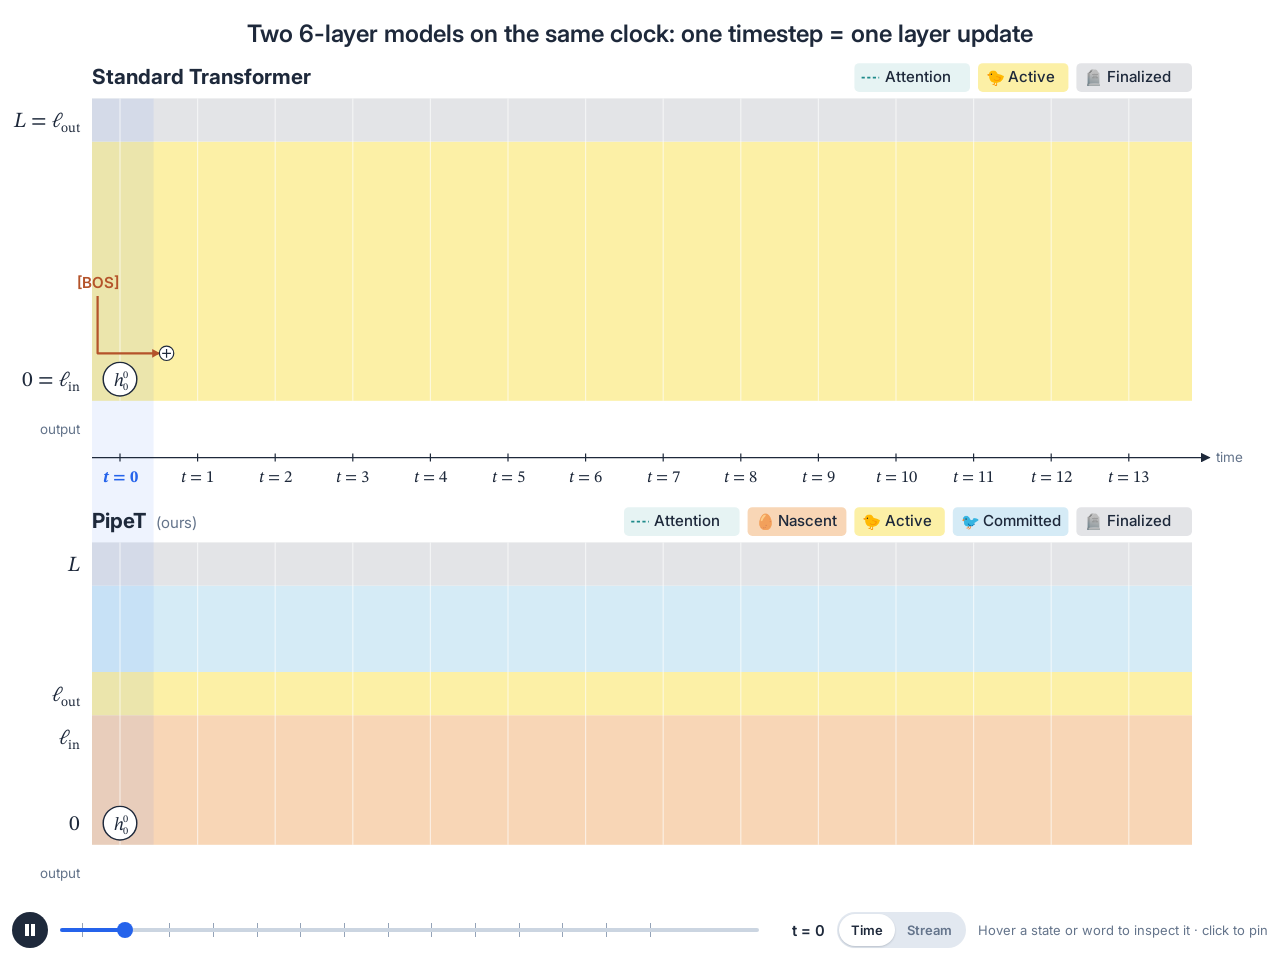
==== commit 517c54b2: "add a switch between timestep and stream columns to the animation The architecture animation drew ea" ====
--- a/static/animation/pipet-architecture.html
+++ b/static/animation/pipet-architecture.html
@@ -75,7 +75,7 @@
     color: var(--ink); background: #fff; border: 1px solid #cbd5e1; border-radius: 0.6vw; box-shadow: 0 0.3vw 1.5vw rgba(30, 41, 59, 0.18); }
   #card[hidden] { display: none; }
   #card.over-std { top: 7.6875vw; }
-  #card.over-pipet { top: 51.825vw; }
+  #card.over-pipet { top: 42.375vw; }
   #card .head { display: flex; align-items: center; gap: 0.9em; margin-bottom: 0.35em; padding-bottom: 0.3em; white-space: nowrap; border-bottom: 1px solid #e2e8f0; }
   #card .big { font-size: 1.7em; line-height: 1; }
   #card .pin { margin-left: auto; color: var(--muted); font-size: 0.85em; }
@@ -96,7 +96,7 @@
 </style>
 </head>
 <body>
-<svg id="stage" viewBox="0 0 1600 1432.4" xmlns="http://www.w3.org/2000/svg" tabindex="0" role="group"
+<svg id="stage" viewBox="0 0 1600 1130" xmlns="http://www.w3.org/2000/svg" tabindex="0" role="group"
   aria-label="Hidden states of both models. Use the arrow keys to inspect a state and Escape to clear it.">
   <defs>
     <marker id="arrow" viewBox="0 0 10 10" refX="9" refY="5" markerWidth="7" markerHeight="7" orient="auto">
@@ -106,7 +106,7 @@
       <path d="M0,0 L10,5 L0,10 z" fill="#1e293b" />
     </marker>
   </defs>
-  <rect width="1600" height="1432.4" fill="#ffffff" />
+  <rect width="1600" height="1130" fill="#ffffff" />
   <g id="scaffold"></g>
   <g id="dyn"></g>
   <g id="inspect"></g>
@@ -135,7 +135,7 @@
 const L = 6, LIN = 2, LOUT = 3, TMAX = 13;
 const WORDS = ["the", "cat", "sat", "on", "the", "mat", "and", "then", "it", "fell", "asleep"];
 const DURATION = 20;
-const X0 = 150, DX = 97, DY = 75.6, R = 21;
+const X0 = 150, DX = 97, DY = 54, R = 21;
 const col = (t) => X0 + t * DX;
 // Each panel is L + 1 rows of height DY. What sits below a panel (output words, the axis, the next panel)
 // keeps its distance from that panel's bottom edge. HEIGHT must match the SVG viewBox, and index.css sizes the iframe from it.
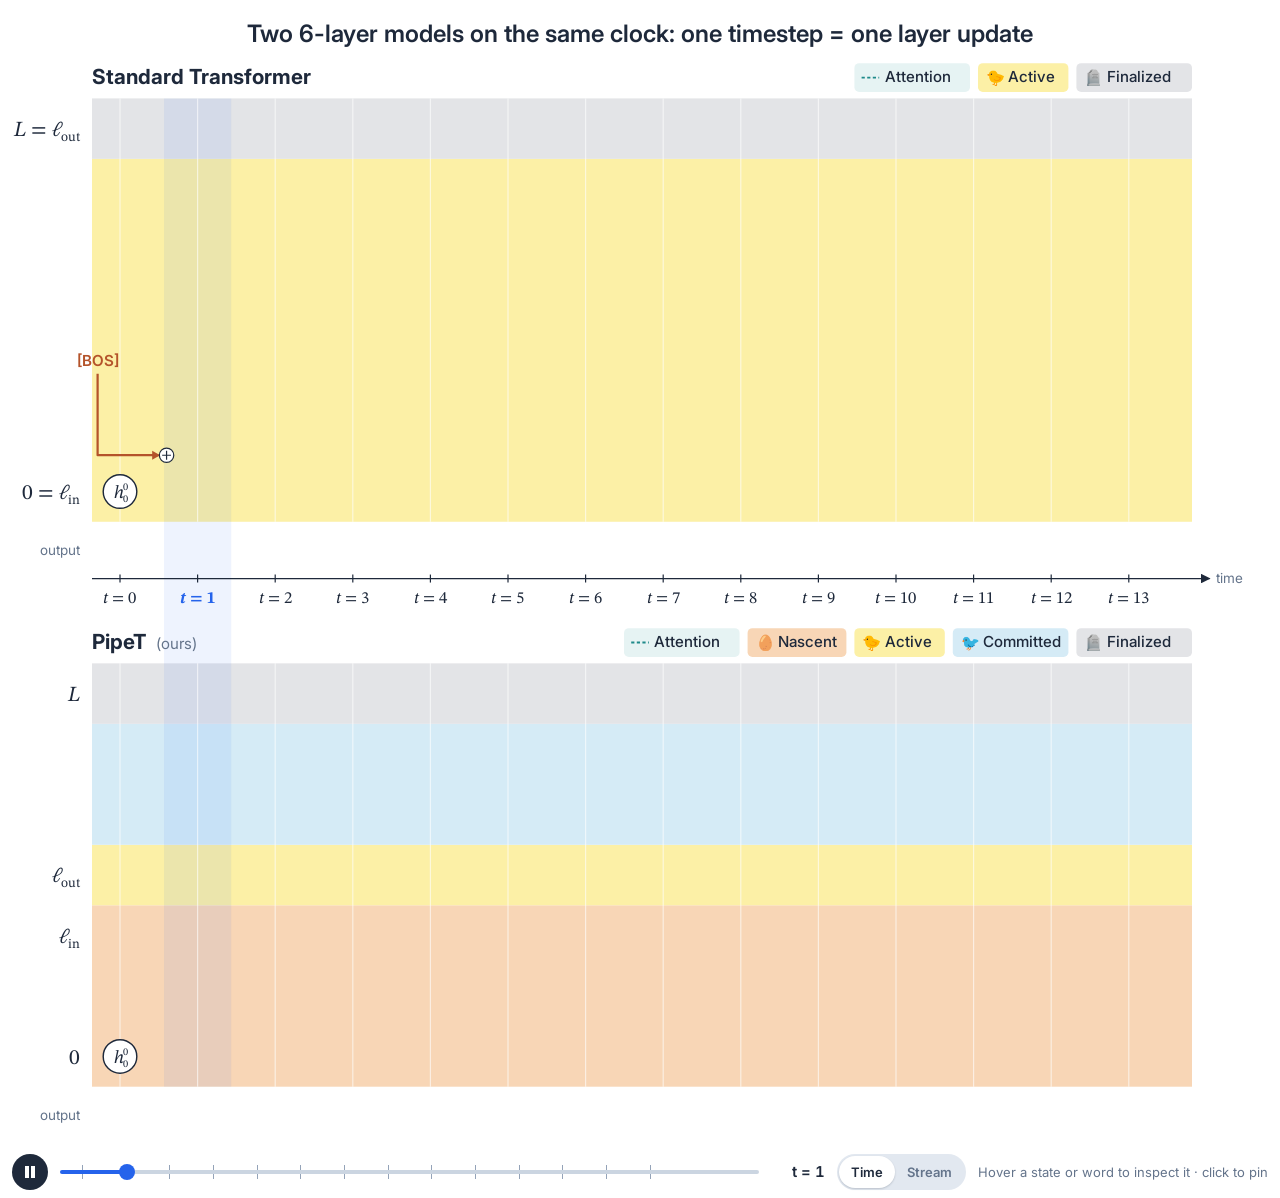
==== commit 3102efab: "Merge pull request #3 from Sriram-Sai-Ganesh/feat/stream-alignment-view Feat/stream alignment view" ====
--- a/static/animation/pipet-architecture.html
+++ b/static/animation/pipet-architecture.html
@@ -75,7 +75,7 @@
     color: var(--ink); background: #fff; border: 1px solid #cbd5e1; border-radius: 0.6vw; box-shadow: 0 0.3vw 1.5vw rgba(30, 41, 59, 0.18); }
   #card[hidden] { display: none; }
   #card.over-std { top: 7.6875vw; }
-  #card.over-pipet { top: 42.375vw; }
+  #card.over-pipet { top: 51.825vw; }
   #card .head { display: flex; align-items: center; gap: 0.9em; margin-bottom: 0.35em; padding-bottom: 0.3em; white-space: nowrap; border-bottom: 1px solid #e2e8f0; }
   #card .big { font-size: 1.7em; line-height: 1; }
   #card .pin { margin-left: auto; color: var(--muted); font-size: 0.85em; }
@@ -96,7 +96,7 @@
 </style>
 </head>
 <body>
-<svg id="stage" viewBox="0 0 1600 1130" xmlns="http://www.w3.org/2000/svg" tabindex="0" role="group"
+<svg id="stage" viewBox="0 0 1600 1432.4" xmlns="http://www.w3.org/2000/svg" tabindex="0" role="group"
   aria-label="Hidden states of both models. Use the arrow keys to inspect a state and Escape to clear it.">
   <defs>
     <marker id="arrow" viewBox="0 0 10 10" refX="9" refY="5" markerWidth="7" markerHeight="7" orient="auto">
@@ -106,7 +106,7 @@
       <path d="M0,0 L10,5 L0,10 z" fill="#1e293b" />
     </marker>
   </defs>
-  <rect width="1600" height="1130" fill="#ffffff" />
+  <rect width="1600" height="1432.4" fill="#ffffff" />
   <g id="scaffold"></g>
   <g id="dyn"></g>
   <g id="inspect"></g>
@@ -135,7 +135,7 @@
 const L = 6, LIN = 2, LOUT = 3, TMAX = 13;
 const WORDS = ["the", "cat", "sat", "on", "the", "mat", "and", "then", "it", "fell", "asleep"];
 const DURATION = 20;
-const X0 = 150, DX = 97, DY = 54, R = 21;
+const X0 = 150, DX = 97, DY = 75.6, R = 21;
 const col = (t) => X0 + t * DX;
 // Each panel is L + 1 rows of height DY. What sits below a panel (output words, the axis, the next panel)
 // keeps its distance from that panel's bottom edge. HEIGHT must match the SVG viewBox, and index.css sizes the iframe from it.
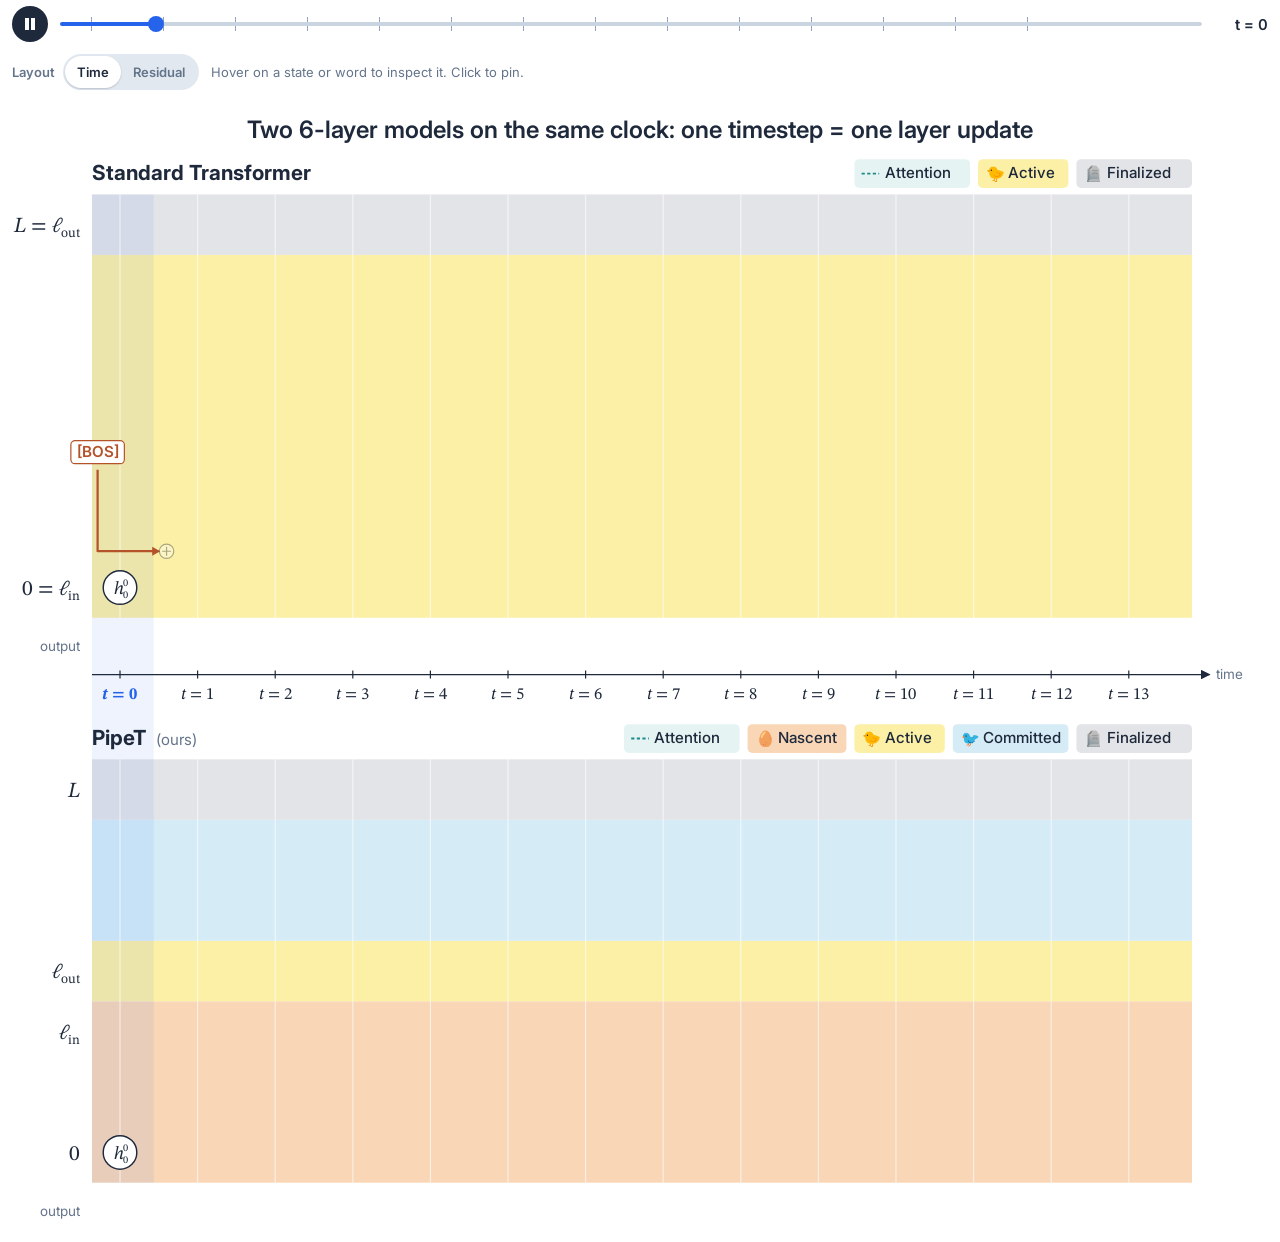
==== commit 9fac3917: "move the animation's controls above it and switch layout at the end of each loop the playback bar no" ====
--- a/static/animation/pipet-architecture.html
+++ b/static/animation/pipet-architecture.html
@@ -1,987 +1,2187 @@
 <!doctype html>
 <html lang="en">
-<head>
-<meta charset="utf-8" />
-<meta name="viewport" content="width=device-width, initial-scale=1" />
-<title>PipeT Architecture Animation</title>
-<link href="https://fonts.googleapis.com/css2?family=Inter:wght@400;500;600;700&family=STIX+Two+Text:ital,wght@0,400;0,700;1,400;1,700&display=swap" rel="stylesheet" />
-<style>
-  :root {
-    --ink: #1e293b;
-    --muted: #64748b;
-    --nascent: #f8d6b6;
-    --active: #fcf0a6;
-    --committed: #d5ebf6;
-    --finalized: #e3e4e7;
-    --token: #b4532a;
-    --attn: #1f8a8a;
-    --clock: #2563eb;
-    --reader: #7c3aed;
-    --known: #d3ecec;
-    --bg: #ffffff;
-  }
-  html, body { margin: 0; background: var(--bg); }
-  body { position: relative; -webkit-text-size-adjust: 100%; }
-  svg { display: block; width: 100%; height: auto; }
-  .sans { font-family: Inter, -apple-system, "Segoe UI", sans-serif; }
-  .math { font-family: "STIX Two Text", STIXGeneral, "Times New Roman", serif; font-style: italic; }
-  .up { font-style: normal; }
-
-  /* Playback controls: fixed 52px tall; index.css sizes the iframe from this. */
-  .controls { display: flex; align-items: center; gap: 12px; height: 52px; padding: 0 12px; box-sizing: border-box;
-    font-family: Inter, -apple-system, "Segoe UI", sans-serif; color: var(--ink); }
-  .record .controls { display: none; }
-  #toggle { flex: none; width: 36px; height: 36px; padding: 0; border: 0; border-radius: 50%; cursor: pointer;
-    background: var(--ink); color: #fff; display: grid; place-items: center; }
-  #toggle:hover { background: var(--clock); }
-  #toggle svg { width: 14px; height: 14px; fill: currentColor; }
-  #toggle .play { display: none; }
-  #toggle.paused .play { display: block; }
-  #toggle.paused .pause { display: none; }
-  .scrub { position: relative; flex: 1; min-width: 0; height: 36px; }
-  .tick { position: absolute; top: 11px; width: 1px; height: 14px; background: #94a3b8; pointer-events: none; }
-  #slider { position: absolute; inset: 0; width: 100%; height: 36px; margin: 0; padding: 0; background: transparent;
-    -webkit-appearance: none; appearance: none; cursor: pointer; touch-action: pan-y; }
-  #slider::-webkit-slider-runnable-track { height: 4px; border-radius: 2px;
-    background: linear-gradient(to right, var(--clock) var(--p, 0%), #cbd5e1 var(--p, 0%)); }
-  #slider::-moz-range-track { height: 4px; border-radius: 2px;
-    background: linear-gradient(to right, var(--clock) var(--p, 0%), #cbd5e1 var(--p, 0%)); }
-  #slider::-webkit-slider-thumb { -webkit-appearance: none; width: 16px; height: 16px; margin-top: -6px; border: 0;
-    border-radius: 50%; background: var(--clock); }
-  #slider::-moz-range-thumb { width: 16px; height: 16px; border: 0; border-radius: 50%; background: var(--clock); }
-  #toggle:focus-visible, #slider:focus-visible { outline: 2px solid var(--clock); outline-offset: 2px; }
-  #readout { flex: none; width: 3.6em; text-align: right; font-size: 15px; font-weight: 600; font-variant-numeric: tabular-nums; }
-  #hint { flex: none; font-size: 13px; color: var(--muted); }
-  @media (max-width: 640px) { #hint { display: none; } }
-
-  /* Column alignment switch: columns are timesteps or token streams. */
-  #align { flex: none; display: flex; padding: 2px; border-radius: 18px; background: #e2e8f0; }
-  #align button { height: 32px; padding: 0 12px; border: 0; border-radius: 16px; background: transparent; color: var(--muted);
-    font: 600 13px Inter, -apple-system, "Segoe UI", sans-serif; cursor: pointer; }
-  #align button[aria-pressed="true"] { background: #fff; color: var(--ink); box-shadow: 0 1px 2px rgba(30, 41, 59, 0.2); }
-  #align button:focus-visible { outline: 2px solid var(--clock); outline-offset: 1px; }
-  @media (max-width: 420px) { .controls { gap: 8px; padding: 0 8px; } #align button { padding: 0 8px; } }
-
-  /* Inspector: dims the animation and redraws the selected state's neighbourhood on top. */
-  #stage:focus { outline: none; }
-  #stage:focus-visible { outline: 2px solid var(--clock); outline-offset: -2px; }
-  #stage.inspecting #dyn > g { opacity: 0.2; }
-  #stage.inspecting #dyn > g.attn-layer { opacity: 0; }
-
-  /* The card covers the other model's panel, so it never hides the lines it explains.
+  <head>
+    <meta charset="utf-8" />
+    <meta name="viewport" content="width=device-width, initial-scale=1" />
+    <title>PipeT Architecture Animation</title>
+    <link
+      href="https://fonts.googleapis.com/css2?family=Inter:wght@400;500;600;700&family=STIX+Two+Text:ital,wght@0,400;0,700;1,400;1,700&display=swap"
+      rel="stylesheet"
+    />
+    <style>
+      :root {
+        --ink: #1e293b;
+        --muted: #64748b;
+        --nascent: #f8d6b6;
+        --active: #fcf0a6;
+        --committed: #d5ebf6;
+        --finalized: #e3e4e7;
+        --token: #b4532a;
+        --attn: #1f8a8a;
+        --clock: #2563eb;
+        --reader: #7c3aed;
+        --known: #d3ecec;
+        --bg: #ffffff;
+      }
+      html,
+      body {
+        margin: 0;
+        background: var(--bg);
+      }
+      body {
+        position: relative;
+        -webkit-text-size-adjust: 100%;
+      }
+      svg {
+        display: block;
+        width: 100%;
+        height: auto;
+      }
+      .sans {
+        font-family:
+          Inter,
+          -apple-system,
+          "Segoe UI",
+          sans-serif;
+      }
+      .math {
+        font-family: "STIX Two Text", STIXGeneral, "Times New Roman", serif;
+        font-style: italic;
+      }
+      .up {
+        font-style: normal;
+      }
+
+      /* Controls above the diagram, in two 48px rows (playback, then alignment and hint): fixed 96px tall.
+         index.css sizes the iframe from this, and the card's top offsets add it. */
+      .controls {
+        height: 96px;
+        padding: 0 12px;
+        box-sizing: border-box;
+        font-family:
+          Inter,
+          -apple-system,
+          "Segoe UI",
+          sans-serif;
+        color: var(--ink);
+      }
+      .controls .row {
+        display: flex;
+        align-items: center;
+        gap: 12px;
+        height: 48px;
+      }
+      .record .controls {
+        display: none;
+      }
+      #toggle {
+        flex: none;
+        width: 36px;
+        height: 36px;
+        padding: 0;
+        border: 0;
+        border-radius: 50%;
+        cursor: pointer;
+        background: var(--ink);
+        color: #fff;
+        display: grid;
+        place-items: center;
+      }
+      #toggle:hover {
+        background: var(--clock);
+      }
+      #toggle svg {
+        width: 14px;
+        height: 14px;
+        fill: currentColor;
+      }
+      #toggle .play {
+        display: none;
+      }
+      #toggle.paused .play {
+        display: block;
+      }
+      #toggle.paused .pause {
+        display: none;
+      }
+      .scrub {
+        position: relative;
+        flex: 1;
+        min-width: 0;
+        height: 36px;
+      }
+      .tick {
+        position: absolute;
+        top: 11px;
+        width: 1px;
+        height: 14px;
+        background: #94a3b8;
+        pointer-events: none;
+      }
+      #slider {
+        position: absolute;
+        inset: 0;
+        width: 100%;
+        height: 36px;
+        margin: 0;
+        padding: 0;
+        background: transparent;
+        -webkit-appearance: none;
+        appearance: none;
+        cursor: pointer;
+        touch-action: pan-y;
+      }
+      #slider::-webkit-slider-runnable-track {
+        height: 4px;
+        border-radius: 2px;
+        background: linear-gradient(
+          to right,
+          var(--clock) var(--p, 0%),
+          #cbd5e1 var(--p, 0%)
+        );
+      }
+      #slider::-moz-range-track {
+        height: 4px;
+        border-radius: 2px;
+        background: linear-gradient(
+          to right,
+          var(--clock) var(--p, 0%),
+          #cbd5e1 var(--p, 0%)
+        );
+      }
+      #slider::-webkit-slider-thumb {
+        -webkit-appearance: none;
+        width: 16px;
+        height: 16px;
+        margin-top: -6px;
+        border: 0;
+        border-radius: 50%;
+        background: var(--clock);
+      }
+      #slider::-moz-range-thumb {
+        width: 16px;
+        height: 16px;
+        border: 0;
+        border-radius: 50%;
+        background: var(--clock);
+      }
+      #toggle:focus-visible,
+      #slider:focus-visible {
+        outline: 2px solid var(--clock);
+        outline-offset: 2px;
+      }
+      #readout {
+        flex: none;
+        width: 3.6em;
+        text-align: right;
+        font-size: 15px;
+        font-weight: 600;
+        font-variant-numeric: tabular-nums;
+      }
+      #hint {
+        flex: none;
+        font-size: 13px;
+        color: var(--muted);
+      }
+      @media (max-width: 640px) {
+        #hint {
+          display: none;
+        }
+      }
+
+      /* Column alignment switch: columns are timesteps or token streams. */
+      #align-label {
+        flex: none;
+        margin-right: -4px;
+        font-size: 13px;
+        font-weight: 600;
+        color: var(--muted);
+      }
+      #align {
+        flex: none;
+        display: flex;
+        padding: 2px;
+        border-radius: 18px;
+        background: #e2e8f0;
+      }
+      #align button {
+        height: 32px;
+        padding: 0 12px;
+        border: 0;
+        border-radius: 16px;
+        background: transparent;
+        color: var(--muted);
+        font:
+          600 13px Inter,
+          -apple-system,
+          "Segoe UI",
+          sans-serif;
+        cursor: pointer;
+      }
+      #align button[aria-pressed="true"] {
+        background: #fff;
+        color: var(--ink);
+        box-shadow: 0 1px 2px rgba(30, 41, 59, 0.2);
+      }
+      #align button:focus-visible {
+        outline: 2px solid var(--clock);
+        outline-offset: 1px;
+      }
+      @media (max-width: 420px) {
+        .controls {
+          padding: 0 8px;
+        }
+        .controls .row {
+          gap: 8px;
+        }
+        #align button {
+          padding: 0 8px;
+        }
+      }
+
+      /* Inspector: dims the animation and redraws the selected state's neighbourhood on top. */
+      #stage:focus {
+        outline: none;
+      }
+      #stage:focus-visible {
+        outline: 2px solid var(--clock);
+        outline-offset: -2px;
+      }
+      #stage.inspecting #dyn > g {
+        opacity: 0.2;
+      }
+      #stage.inspecting #dyn > g.attn-layer {
+        opacity: 0;
+      }
+
+      /* The card covers the other model's panel, so it never hides the lines it explains.
      Sized in vw so it scales with the SVG (100vw = 1600 units). */
-  #card { position: absolute; left: 7.1875vw; width: 85.9375vw; height: 24vw; box-sizing: border-box; padding: 0.8vw 1.5vw;
-    overflow: hidden; pointer-events: none; font-family: Inter, -apple-system, "Segoe UI", sans-serif; font-size: 1.4vw; line-height: 1.45;
-    color: var(--ink); background: #fff; border: 1px solid #cbd5e1; border-radius: 0.6vw; box-shadow: 0 0.3vw 1.5vw rgba(30, 41, 59, 0.18); }
-  #card[hidden] { display: none; }
-  #card.over-std { top: 7.6875vw; }
-  #card.over-pipet { top: 51.825vw; }
-  #card .head { display: flex; align-items: center; gap: 0.9em; margin-bottom: 0.35em; padding-bottom: 0.3em; white-space: nowrap; border-bottom: 1px solid #e2e8f0; }
-  #card .big { font-size: 1.7em; line-height: 1; }
-  #card .pin { margin-left: auto; color: var(--muted); font-size: 0.85em; }
-  #card dl { display: grid; grid-template-columns: 8.2em 1fr; gap: 0.2em 0.8em; margin: 0; }
-  #card dt { display: flex; align-items: center; gap: 0.45em; color: var(--muted); font-weight: 500; white-space: nowrap; }
-  #card dd { margin: 0; }
-  #card .chip { display: inline-block; margin-right: 0.3em; padding: 0 0.45em; border-radius: 0.3em; font-weight: 500; white-space: nowrap; }
-  #card .note { color: var(--muted); }
-  #card .h, #card .x { font-family: "STIX Two Text", STIXGeneral, "Times New Roman", serif; font-style: italic; font-size: 1.12em; white-space: nowrap; }
-  #card .ss { display: inline-flex; flex-direction: column; vertical-align: middle; margin-left: 0.06em; font-size: 0.66em; font-style: normal; line-height: 1; }
-  #card sub { font-size: 0.68em; font-style: normal; line-height: 0; }
-  .sw { flex: none; display: inline-block; width: 1.5em; }
-  .sw.query { border-top: 0.16em solid var(--attn); }
-  .sw.reads { border-top: 0.16em dashed var(--attn); }
-  .sw.knows { height: 0.8em; border-radius: 0.2em; background: var(--known); }
-  .sw.reader { width: 0.8em; height: 0.8em; margin: 0 0.35em; box-sizing: border-box; border: 0.16em solid var(--reader); border-radius: 50%; }
-  .sw.token { height: 0.8em; border-radius: 0.2em; background: #f8d9c8; }
-</style>
-</head>
-<body>
-<svg id="stage" viewBox="0 0 1600 1432.4" xmlns="http://www.w3.org/2000/svg" tabindex="0" role="group"
-  aria-label="Hidden states of both models. Use the arrow keys to inspect a state and Escape to clear it.">
-  <defs>
-    <marker id="arrow" viewBox="0 0 10 10" refX="9" refY="5" markerWidth="7" markerHeight="7" orient="auto">
-      <path d="M0,0 L10,5 L0,10 z" fill="#1e293b" />
-    </marker>
-    <marker id="arrow-axis" viewBox="0 0 10 10" refX="9" refY="5" markerWidth="8" markerHeight="8" orient="auto">
-      <path d="M0,0 L10,5 L0,10 z" fill="#1e293b" />
-    </marker>
-  </defs>
-  <rect width="1600" height="1432.4" fill="#ffffff" />
-  <g id="scaffold"></g>
-  <g id="dyn"></g>
-  <g id="inspect"></g>
-  <g id="captions"></g>
-</svg>
-<div id="card" role="status" hidden></div>
-<div class="controls">
-  <button id="toggle" type="button" aria-label="Pause animation">
-    <svg class="pause" viewBox="0 0 14 14" aria-hidden="true"><path d="M2 1h4v12H2zM8 1h4v12H8z" /></svg>
-    <svg class="play" viewBox="0 0 14 14" aria-hidden="true"><path d="M3 1l10 6-10 6z" /></svg>
-  </button>
-  <div class="scrub" id="scrub">
-    <input id="slider" type="range" min="0" step="0.01" value="0" aria-label="Animation position" />
-  </div>
-  <div id="readout" aria-hidden="true">t = 0</div>
-  <div id="align" role="group" aria-label="Columns show">
-    <button type="button" aria-pressed="true" title="Each column is one timestep">Time</button>
-    <button type="button" aria-pressed="false" title="Each column is one token's residual stream">Stream</button>
-  </div>
-  <div id="hint">Hover a state or word to inspect it · click to pin</div>
-</div>
-<script>
-// Two 6-layer models on one clock; one timestep = the time of one layer update.
-// PipeT (bottom): l_in = 2, l_out = 3, so h_i^l is computed at t = i + l and x_j is predicted at t = j + 2.
-// Standard Transformer (top): stream k starts at t = 7k, so h_k^l is computed at t = 7k + l and x_k at t = 7k - 1.
-const L = 6, LIN = 2, LOUT = 3, TMAX = 13;
-const WORDS = ["the", "cat", "sat", "on", "the", "mat", "and", "then", "it", "fell", "asleep"];
-const DURATION = 20;
-const X0 = 150, DX = 97, DY = 75.6, R = 21;
-const col = (t) => X0 + t * DX;
-// Each panel is L + 1 rows of height DY. What sits below a panel (output words, the axis, the next panel)
-// keeps its distance from that panel's bottom edge. HEIGHT must match the SVG viewBox, and index.css sizes the iframe from it.
-const STD_TOP = 123, STD_BOTTOM = STD_TOP + (L + 1) * DY, PIPET_TOP = STD_BOTTOM + 177, PIPET_BOTTOM = PIPET_TOP + (L + 1) * DY;
-const HEIGHT = PIPET_BOTTOM + 74;
-const rowS = (l) => STD_BOTTOM - DY / 2 - l * DY;
-const rowP = (l) => PIPET_BOTTOM - DY / 2 - l * DY;
-const BAND_L = 115, BAND_R = 1490;
-const wordsY = { std: STD_BOTTOM + 36, pipet: PIPET_BOTTOM + 36 };
-
-// Two alignments of the same graph: columns are timesteps (h_i^l sits at the time t it is computed)
-// or streams (h_i^l sits above position i). Stream columns start further right to leave room for [BOS].
-const SX0 = X0 + 45, SDX = (col(TMAX) - SX0) / TMAX;
-const scol = (i) => SX0 + i * SDX;
-const LAYOUTS = [
-  { stream: false, pipet: (i, l) => [col(i + l), rowP(l)], std: (k, l) => [col(7 * k + l), rowS(l)] },
-  { stream: true, pipet: (i, l) => [scol(i), rowP(l)], std: (k, l) => [scol(k), rowS(l)] },
-];
-
-// Timeline (seconds). Each timestep first shows attention reads, then the layer updates (from GROW on).
-const T_INTRO = 0.4, D = 1.25, GROW = 0.5, T_FADE = 19.55;
-const stepStart = (t) => T_INTRO + t * D;
-const grow = (t) => stepStart(t) + GROW;
-const T_END = stepStart(TMAX + 1);
-
-const NS = "http://www.w3.org/2000/svg";
-const clamp = (x) => Math.max(0, Math.min(1, x));
-const prog = (T, a, dur) => clamp((T - a) / dur);
-const easeInOut = (p) => (p < 0.5 ? 4 * p * p * p : 1 - Math.pow(-2 * p + 2, 3) / 2);
-const easeOutBack = (p) => { const c = 1.7; return 1 + (c + 1) * Math.pow(p - 1, 3) + c * Math.pow(p - 1, 2); };
-
-function el(tag, attrs, parent, html) {
-  const e = document.createElementNS(NS, tag);
-  for (const k in attrs) e.setAttribute(k, attrs[k]);
-  if (html !== undefined) e.innerHTML = html;
-  if (parent) parent.appendChild(e);
-  return e;
-}
-
-const scaffold = document.getElementById("scaffold");
-const dyn = document.getElementById("dyn");
-const captionLayer = document.getElementById("captions");
-const updaters = [];
-
-// Everything that moves between alignments is a spot: at[0] is its place when columns are timesteps,
-// at[1] when they are streams. place(b) puts every spot at the blend b between them (0 = timesteps, 1 = streams),
-// and moved says whether this frame's blend differs from the last one.
-const spots = [];
-function spot(f, props = {}) {
-  const at = LAYOUTS.map(f), s = Object.assign(props, { at, x: at[0][0], y: at[0][1] });
-  spots.push(s);
-  return s;
-}
-// A path whose corners are given separately for each alignment, with the same number of corners in both.
-const route = (timePts, streamPts) => timePts.map((p, k) => spot((lay) => (lay.stream ? streamPts[k] : p)));
-const lerp = (p, q, b) => p + (q - p) * b;
-let align = 0, alignTo = 0, blend = NaN, moved = true;
-function place(b) {
-  moved = b !== blend;
-  blend = b;
-  if (!moved) return;
-  for (const s of spots) {
-    s.x = lerp(s.at[0][0], s.at[1][0], b);
-    s.y = lerp(s.at[0][1], s.at[1][1], b);
-  }
-}
-const colX = (c) => lerp(col(c), scol(c), blend);
-// Text that differs between alignments fades out over the first half of a switch and its replacement in over the second.
-const timeText = () => Math.max(0, 1 - 2 * blend), streamText = () => Math.max(0, 2 * blend - 1);
-
-// ---------- Static scaffold ----------
-function band(row, lo, hi, fill) {
-  const y0 = row(hi) - DY / 2, y1 = row(lo) + DY / 2;
-  el("rect", { x: BAND_L, y: y0, width: BAND_R - BAND_L, height: y1 - y0, fill }, scaffold);
-}
-band(rowP, 0, LIN, "var(--nascent)");
-band(rowP, LOUT, LOUT, "var(--active)");
-band(rowP, LOUT + 1, L - 1, "var(--committed)");
-band(rowP, L, L, "var(--finalized)");
-band(rowS, 0, L - 1, "var(--active)");
-band(rowS, L, L, "var(--finalized)");
-
-// Highlight of the states computed at one timestep: a column when columns are timesteps; when they are
-// streams, a diagonal band in PipeT (h_i^l with i + l = t) and the single state being computed in Standard.
-// Clipped to the bands so the diagonal stays off the layer labels.
-el("rect", { x: BAND_L, y: 0, width: BAND_R - BAND_L, height: HEIGHT }, el("clipPath", { id: "hl-clip" }, document.querySelector("defs")));
-// HW is the half width of a column highlight. The diagonal band's half width is set so that, measured square
-// to its slope, it is 60 units thick, a little more than a state circle; it stays clear of the next diagonal (SDX away).
-const HW = 42, HW_DIAG = 30 * Math.hypot(DY, SDX) / DY;
-const HL_MID = STD_BOTTOM + 129; // where the Standard highlight hands over to PipeT's
-const hlStd = el("polygon", { fill: "var(--clock)", opacity: 0, "clip-path": "url(#hl-clip)" }, scaffold);
-const hlPipet = el("polygon", { fill: "var(--clock)", opacity: 0, "clip-path": "url(#hl-clip)" }, scaffold);
-const box = (x0, y0, x1, y1) => [[x0, y0], [x1, y0], [x1, y1], [x0, y1]];
-const blendPts = (p, q) => p.map(([x, y], k) => `${lerp(x, q[k][0], blend)},${lerp(y, q[k][1], blend)}`).join(" ");
-function highlight(t) {
-  for (const h of [hlStd, hlPipet]) h.setAttribute("opacity", t >= 0 ? 0.08 : 0);
-  if (t < 0) return;
-  const k = Math.floor(t / 7), sx = scol(k), sy = rowS(t - 7 * k);
-  hlStd.setAttribute("points", blendPts(box(col(t) - HW, rowS(L) - DY / 2, col(t) + HW, HL_MID), box(sx - HW, sy - DY / 2, sx + HW, sy + DY / 2)));
-  const top = rowP(L) - DY / 2, bottom = rowP(0) + DY / 2, xt = scol(t) - (L + 0.5) * SDX, xb = scol(t) + 0.5 * SDX;
-  hlPipet.setAttribute("points", blendPts(box(col(t) - HW, HL_MID, col(t) + HW, bottom),
-    [[xt - HW_DIAG, top], [xt + HW_DIAG, top], [xb + HW_DIAG, bottom], [xb - HW_DIAG, bottom]]));
-}
-
-const columnLines = [];
-for (let c = 0; c <= TMAX; c++) {
-  for (const row of [rowP, rowS]) {
-    columnLines.push(el("line", { y1: row(L) - DY / 2, y2: row(0) + DY / 2, stroke: "#ffffff", "stroke-opacity": 0.6, "stroke-width": 1.5 }, scaffold));
-  }
-}
-updaters.push(() => {
-  if (moved) columnLines.forEach((ln, k) => { const x = colX(k >> 1); ln.setAttribute("x1", x); ln.setAttribute("x2", x); });
-});
-
-const ell = (sub) => `ℓ<tspan class="up" font-size="17" dx="-2" dy="6">${sub}</tspan>`;
-const layerLabel = (y, html) =>
-  el("text", { x: 100, y: y + 9, "text-anchor": "end", "font-size": 27, fill: "var(--ink)", class: "math" }, scaffold, html);
-layerLabel(rowP(0), '<tspan class="up">0</tspan>');
-layerLabel(rowP(LIN), ell("in"));
-layerLabel(rowP(LOUT), ell("out"));
-layerLabel(rowP(L), "L");
-layerLabel(rowS(0), `<tspan class="up">0 = </tspan>${ell("in")}`);
-layerLabel(rowS(L), `L<tspan class="up"> = </tspan>${ell("out")}`);
-
-// Shared axis between the panels: timesteps t, or stream positions i. The labels cross-fade between the two.
-const axisY = STD_BOTTOM + 71;
-el("line", { x1: BAND_L, y1: axisY, x2: BAND_R + 22, y2: axisY, stroke: "var(--ink)", "stroke-width": 1.5, "marker-end": "url(#arrow-axis)" }, scaffold);
-const axisNames = ["time", "stream"].map((name) =>
-  el("text", { x: BAND_R + 30, y: axisY + 6, "font-size": 17, fill: "var(--muted)", class: "sans" }, scaffold, name));
-const ticks = [], tickLabels = [], streamLabels = [];
-for (let c = 0; c <= TMAX; c++) {
-  ticks.push(el("line", { y1: axisY - 5, y2: axisY + 5, stroke: "var(--ink)", "stroke-width": 1.5 }, scaffold));
-  const label = (v) => el("text", { y: axisY + 30, "text-anchor": "middle", "font-size": 21, fill: "var(--ink)", class: "math" }, scaffold,
-    `${v}<tspan class="up"> = ${c}</tspan>`);
-  tickLabels.push(label("t"));
-  streamLabels.push(label("i"));
-}
-updaters.push(() => {
-  if (!moved) return;
-  axisNames.forEach((e, k) => e.setAttribute("opacity", k ? streamText() : timeText()));
-  for (let c = 0; c <= TMAX; c++) {
-    const x = colX(c);
-    ticks[c].setAttribute("x1", x);
-    ticks[c].setAttribute("x2", x);
-    tickLabels[c].setAttribute("x", x);
-    tickLabels[c].setAttribute("opacity", timeText());
-    streamLabels[c].setAttribute("x", x);
-    streamLabels[c].setAttribute("opacity", streamText());
-  }
-});
-
-// Panel headers (with live token counters) and stage legends
-const counters = {};
-function header(key, y, name, note, legend) {
-  const txt = el("text", { x: BAND_L, y, "font-size": 26, fill: "var(--ink)", class: "sans" }, scaffold,
-    `<tspan font-weight="700">${name}</tspan><tspan fill="var(--muted)" font-size="19" dx="12">${note}</tspan>` +
-    `<tspan fill="var(--token)" font-weight="700" dx="22"></tspan>`);
-  counters[key] = txt.lastChild;
-  let x = BAND_R;
-  for (const g of legend.slice().reverse()) {
-    const w = 50 + g.label.length * 10.5;
-    x -= w;
-    el("rect", { x, y: y - 26, width: w, height: 36, rx: 6, fill: g.fill }, scaffold);
-    if (g.emoji) el("text", { x: x + 10, y: y - 1, "font-size": 19 }, scaffold, g.emoji);
-    else el("line", { x1: x + 9, y1: y - 8, x2: x + 31, y2: y - 8, stroke: "var(--attn)", "stroke-width": 2.4, "stroke-dasharray": "4 3" }, scaffold);
-    el("text", { x: x + 38, y: y - 2, "font-size": 19, "font-weight": 500, fill: "var(--ink)", class: "sans" }, scaffold, g.label);
-    x -= 10;
-  }
-}
-const STAGES = {
-  nascent: { fill: "var(--nascent)", emoji: "🥚", label: "Nascent" },
-  active: { fill: "var(--active)", emoji: "🐤", label: "Active" },
-  committed: { fill: "var(--committed)", emoji: "🐦", label: "Committed" },
-  finalized: { fill: "var(--finalized)", emoji: "🪦", label: "Finalized" },
-  attention: { fill: "#e6f3f3", label: "Attention" },
-};
-header("pipet", rowP(L) - DY / 2 - 18, "PipeT", "(ours)", [STAGES.attention, STAGES.nascent, STAGES.active, STAGES.committed, STAGES.finalized]);
-header("std", rowS(L) - DY / 2 - 18, "Standard Transformer", "", [STAGES.attention, STAGES.active, STAGES.finalized]);
-for (const key of ["pipet", "std"]) {
-  el("text", { x: 100, y: wordsY[key] + 6, "text-anchor": "end", "font-size": 17, fill: "var(--muted)", class: "sans" }, scaffold, "output");
-}
-
-// ---------- Dynamic elements ----------
-const edgeLayer = el("g", {}, dyn);
-const attnLayer = el("g", { class: "attn-layer" }, dyn);
-const tokenLayer = el("g", {}, dyn);
-const nodeLayer = el("g", {}, dyn);
-const plusLayer = el("g", {}, dyn);
-
-// Highlight of the states being computed at the current timestep, spanning both models
-updaters.push((T) => {
-  const cur = T >= T_INTRO && T < T_END ? Math.floor((T - T_INTRO) / D) : -1;
-  highlight(cur);
-  tickLabels.forEach((e, t) => {
-    e.setAttribute("font-weight", t === cur ? 700 : 400);
-    e.setAttribute("fill", t === cur ? "var(--clock)" : "var(--ink)");
-  });
-});
-
-// Residual-stream edge from node a into node b, which is computed at timestep t
-function addEdge(a, b, t) {
-  const line = el("line", { stroke: "#1e293b", "stroke-width": 1.7, "marker-end": "url(#arrow)", opacity: 0 }, edgeLayer);
-  updaters.push((T) => {
-    const p = easeInOut(prog(T, grow(t), 0.35));
-    line.setAttribute("opacity", p > 0 ? 1 : 0);
-    if (p === 0) return;
-    const len = Math.hypot(b.x - a.x, b.y - a.y), ux = (b.x - a.x) / len, uy = (b.y - a.y) / len;
-    const sx = a.x + ux * (R + 2), sy = a.y + uy * (R + 2), ex = b.x - ux * (R + 4), ey = b.y - uy * (R + 4);
-    line.setAttribute("x1", sx);
-    line.setAttribute("y1", sy);
-    line.setAttribute("x2", sx + (ex - sx) * p);
-    line.setAttribute("y2", sy + (ey - sy) * p);
-  });
-}
-
-// Node h_i^l computed at timestep t
-const nodeLabel = (i, l) =>
-  `<tspan x="-8" y="8" font-size="23">h</tspan>` +
-  `<tspan class="up" x="4" y="-2" font-size="13">${l}</tspan>` +
-  `<tspan class="up" x="4" y="13" font-size="${i >= 10 ? 11.5 : 13}">${i}</tspan>`;
-function addNode(model, i, l, t) {
-  const n = spot((lay) => lay[model](i, l), { kind: "state", i, l, t, readBy: [] });
-  const g = el("g", { opacity: 0 }, nodeLayer);
-  const ring = el("circle", { r: R + 5, fill: "none", stroke: "var(--token)", "stroke-width": 3, opacity: 0 }, g);
-  const attnRing = el("circle", { r: R + 4, fill: "none", stroke: "var(--attn)", "stroke-width": 2.6, opacity: 0 }, g);
-  el("circle", { r: R, fill: "#ffffff", stroke: "#1e293b", "stroke-width": 1.8 }, g);
-  el("text", { class: "math", fill: "#1e293b" }, g, nodeLabel(i, l));
-  const a = grow(t) + 0.3;
-  updaters.push((T) => {
-    const p = prog(T, a, 0.2);
-    g.setAttribute("opacity", p > 0 ? Math.min(1, p * 2) : 0);
-    g.setAttribute("transform", `translate(${n.x},${n.y}) scale(${p > 0 ? 0.35 + 0.65 * easeOutBack(p) : 0})`);
-  });
-  return Object.assign(n, { appear: a, ring, attnRing });
-}
-
-// A dotted (or, for a stream's own previous state, solid) read from source s into target.
-// aim() points an existing read line at the current places of s and target.
-function aim(line, s, target) {
-  const len = Math.hypot(target.x - s.x, target.y - s.y), ux = (target.x - s.x) / len, uy = (target.y - s.y) / len;
-  line.setAttribute("x1", s.x + ux * (s.r || R));
-  line.setAttribute("y1", s.y + uy * (s.r || R));
-  line.setAttribute("x2", target.x - ux * (R + 3));
-  line.setAttribute("y2", target.y - uy * (R + 3));
-}
-function readLine(s, target, parent, attrs) {
-  const line = el("line", { stroke: "var(--attn)", ...attrs }, parent);
-  aim(line, s, target);
-  return line;
-}
-
-// Attention at timestep t: dotted reads from each source state into the update that computes target.
-// Rings are accumulated per node so several timesteps' updaters can share one ring.
-const attnLevels = new Map();
-function addAttention(t, target, sources) {
-  const a = stepStart(t) + 0.05, b = grow(t) + 0.4;
-  const ghost = el("circle", { cx: target.x, cy: target.y, r: R + 1, fill: "#ffffff", "fill-opacity": 0.7, stroke: "var(--attn)",
-    "stroke-width": 2.6, "stroke-dasharray": "5 4", opacity: 0 }, attnLayer);
-  const lines = sources.map((s) => readLine(s, target, attnLayer, { "stroke-width": 2.2, "stroke-dasharray": "6 5", opacity: 0 }));
-  const level = (T) => prog(T, a, 0.3) * (1 - prog(T, b, 0.25));
-  for (const s of sources) {
-    if (!attnLevels.has(s)) attnLevels.set(s, []);
-    attnLevels.get(s).push(level);
-  }
-  if (!attnLevels.has(target)) attnLevels.set(target, []);
-  attnLevels.get(target).push((T) => prog(T, grow(t) + 0.3, 0.1) * (1 - prog(T, b, 0.25)));
-  updaters.push((T) => {
-    const o = level(T);
-    lines.forEach((ln, k) => {
-      const op = o * prog(T, a + k * 0.025, 0.2);
-      ln.setAttribute("opacity", op);
-      if (op > 0) aim(ln, sources[k], target);
-    });
-    const go = o * (1 - prog(T, grow(t) + 0.3, 0.1));
-    ghost.setAttribute("opacity", go);
-    if (go > 0) { ghost.setAttribute("cx", target.x); ghost.setAttribute("cy", target.y); }
-  });
-}
-
-// Orange token path through the spots pts, drawn from time a over dur; optional ⊕ at the spot plusAt
-function addTokenPath(pts, a, dur, plusAt) {
-  const path = el("polyline", { fill: "none", stroke: "var(--token)", "stroke-width": 2.8, "stroke-linejoin": "round", opacity: 0 }, tokenLayer);
-  const head = el("path", { d: "M-8,-5.5 L2,0 L-8,5.5 z", fill: "var(--token)", opacity: 0 }, tokenLayer);
-  let plus = null, plusNode = null;
-  if (plusAt) {
-    plus = el("g", { opacity: 0 }, plusLayer);
-    el("circle", { r: 9, fill: "#ffffff", stroke: "#1e293b", "stroke-width": 1.5 }, plus);
-    el("path", { d: "M-5.5,0 H5.5 M0,-5.5 V5.5", stroke: "#1e293b", "stroke-width": 1.5 }, plus);
-    plusNode = Object.assign(plusAt, { kind: "plus", r: 9, appear: a + 0.8 * dur, points: pts, readBy: [],
-      attnRing: el("circle", { r: 13, fill: "none", stroke: "var(--attn)", "stroke-width": 2.6, opacity: 0 }, plus) });
-  }
-  updaters.push((T) => {
-    const p = easeInOut(prog(T, a, dur));
-    path.setAttribute("opacity", p > 0 ? 1 : 0);
-    head.setAttribute("opacity", p > 0.92 ? 1 : 0);
-    if (plus) {
-      plus.setAttribute("opacity", prog(T, a + 0.8 * dur, 0.1));
-      plus.setAttribute("transform", `translate(${plusAt.x},${plusAt.y})`);
-    }
-    if (p === 0) return;
-    let total = 0;
-    for (let k = 1; k < pts.length; k++) total += Math.hypot(pts[k].x - pts[k - 1].x, pts[k].y - pts[k - 1].y);
-    path.setAttribute("points", pts.map((q) => `${q.x},${q.y}`).join(" "));
-    path.setAttribute("stroke-dasharray", total);
-    path.setAttribute("stroke-dashoffset", total * (1 - p));
-    const [q, r] = pts.slice(-2);
-    head.setAttribute("transform", `translate(${r.x},${r.y}) rotate(${Math.atan2(r.y - q.y, r.x - q.x) * 180 / Math.PI})`);
-  });
-  return plusNode;
-}
-
-function addLabel(at, html, a) {
-  const t = el("text", { "text-anchor": "middle", "font-size": 19, "font-weight": 600, fill: "var(--token)", class: "sans", opacity: 0 }, tokenLayer, html);
-  updaters.push((T) => {
-    t.setAttribute("opacity", prog(T, a, 0.15));
-    t.setAttribute("x", at.x);
-    t.setAttribute("y", at.y);
-  });
-}
-
-// A predicted token: ring its source node, then drop the word into the output row under that node's column
-const emitted = { pipet: [], std: [] };
-function emit(key, src, t, word) {
-  const a = stepStart(t) + 1.08;
-  const w = spot((lay) => [lay[key](src.i, src.l)[0], wordsY[key]], { kind: "word", model: key, j: emitted[key].length + 1, t, appear: a, text: word, src });
-  const txt = el("text", { y: wordsY[key] + 8, "text-anchor": "middle", "font-size": 25, "font-weight": 600, fill: "var(--token)", class: "sans", opacity: 0 }, tokenLayer, word);
-  updaters.push((T) => {
-    const p = prog(T, a, 0.2);
-    txt.setAttribute("opacity", p);
-    txt.setAttribute("x", w.x);
-    txt.setAttribute("transform", `translate(0,${(1 - easeInOut(p)) * -14})`);
-    const on = prog(T, grow(t) + 0.3, 0.1), off = prog(T, stepStart(t) + D + 0.1, 0.3);
-    src.ring.setAttribute("opacity", on * (1 - off));
-  });
-  emitted[key].push(w);
-}
-
-// The ⊕ where token x_i joins stream i: a fraction f of the way along its residual edge from layer l to l + 1
-const onEdge = (model, i, l, f) => (lay) => {
-  const [x0, y0] = lay[model](i, l), [x1, y1] = lay[model](i, l + 1);
-  return [x0 + f * (x1 - x0), y0 + f * (y1 - y0)];
-};
-
-// ----- PipeT -----
-const P = {};
-for (let i = 0; i <= TMAX; i++) {
-  for (let l = 0; l <= L; l++) {
-    const t = i + l;
-    if (t > TMAX) continue;
-    P[`${i},${l}`] = addNode("pipet", i, l, t);
-    if (l > 0) addEdge(P[`${i},${l - 1}`], P[`${i},${l}`], t);
-  }
-}
-// x_j enters stream j at l_in, on the edge h_j^2 (t = j + 2) -> h_j^3 (t = j + 3).
-// [BOS] comes in from the left of the first column; each later token leaves its source h_{j-1}^{l_out}
-// to the right, straight down to the ⊕ when columns are timesteps, or into the next column when they are streams.
-const PF = 0.55, BOS_X = SX0 - 52;
-const Pplus = {};
-for (let j = 0; j <= WORDS.length; j++) {
-  const t = j + LIN, a = stepStart(t) + 0.88;
-  const plus = spot(onEdge("pipet", j, LIN, PF)), [[ptx, py], [psx]] = plus.at;
-  if (j === 0) {
-    const vx = col(1) + 10, top = rowP(4) + 4;
-    Pplus[j] = addTokenPath(route([[vx, top], [vx, py], [ptx - 10, py]], [[BOS_X, top], [BOS_X, py], [psx - 10, py]]), a, 0.25, plus);
-    addLabel(spot((lay) => [lay.stream ? BOS_X : vx, top - 10]), "[BOS]", a);
-  } else {
-    const src = P[`${j - 1},${LOUT}`], y = rowP(LOUT), [[stx], [ssx]] = src.at, mid = ssx + SDX / 2;
-    Pplus[j] = addTokenPath(route(
-      [[stx + R + 2, y], [ptx, y], [ptx, y], [ptx, py - 10]],
-      [[ssx + R + 2, y], [mid, y], [mid, py], [psx - 10, py]]), a, 0.25, plus);
-    emit("pipet", src, t, WORDS[j - 1]);
-  }
-}
-
-// ----- Standard Transformer -----
-const S = {};
-for (let k = 0; 7 * k <= TMAX; k++) {
-  for (let l = 0; l <= L; l++) {
-    const t = 7 * k + l;
-    if (t > TMAX) continue;
-    S[`${k},${l}`] = addNode("std", k, l, t);
-    if (l > 0) addEdge(S[`${k},${l - 1}`], S[`${k},${l}`], t);
-  }
-}
-const SF = 0.6;
-const Splus = {};
-{
-  const plus = spot(onEdge("std", 0, 0, SF)), [[ptx, py], [psx]] = plus.at;
-  const vx = col(0) - 28, top = rowS(2) + 4, a = stepStart(0) + 0.88;
-  Splus[0] = addTokenPath(route([[vx, top], [vx, py], [ptx - 10, py]], [[BOS_X, top], [BOS_X, py], [psx - 10, py]]), a, 0.25, plus);
-  addLabel(spot((lay) => [lay.stream ? BOS_X : vx, top - 10]), "[BOS]", a);
-}
-for (let k = 1; 7 * k - 1 <= TMAX; k++) {
-  const t = 7 * k - 1, src = S[`${k - 1},${L}`], a = stepStart(t) + 0.85, y = rowS(L);
-  const [[stx], [ssx]] = src.at, vt = stx + DX / 2, vs = ssx + SDX / 2;
-  if (7 * k <= TMAX) {
-    const plus = spot(onEdge("std", k, 0, SF)), [[ptx, py], [psx]] = plus.at;
-    Splus[k] = addTokenPath(route(
-      [[stx + R + 2, y], [vt, y], [vt, py], [ptx - 10, py]],
-      [[ssx + R + 2, y], [vs, y], [vs, py], [psx - 10, py]]), a, 0.35, plus);
-  } else {
-    // The next stream would start after the visualized window.
-    addTokenPath(route([[stx + R + 2, y], [vt, y], [vt, rowS(L - 2)]], [[ssx + R + 2, y], [vs, y], [vs, rowS(L - 2)]]), a, 0.3, null);
-  }
-  emit("std", src, t, WORDS[k - 1]);
-}
-
-// ----- Attention graph -----
-// reads(i, l) lists the [stream, layer] states read by the update that computes h_i^l.
-const MODELS = {
-  pipet: {
-    name: "PipeT", other: "std", nodes: P, plus: Pplus, lin: LIN, lout: LOUT,
-    time: (i, l) => i + l,
-    // The newest state of every existing stream; stream t is created only after this timestep's updates.
-    reads: (i, l) => {
-      const t = i + l, out = [];
-      for (let j = 0; j < t; j++) out.push([j, Math.min(t - 1 - j, L)]);
-      return out;
-    },
-    stage: (l) => (l <= LIN ? "nascent" : l === LOUT ? "active" : l < L ? "committed" : "finalized"),
-  },
-  std: {
-    name: "Standard", other: "pipet", nodes: S, plus: Splus, lin: 0, lout: L,
-    time: (k, l) => 7 * k + l,
-    // Layer l-1 of every position up to k.
-    reads: (k, l) => {
-      const out = [];
-      for (let j = 0; j <= k; j++) out.push([j, l - 1]);
-      return out;
-    },
-    stage: (l) => (l < L ? "active" : "finalized"),
-  },
-};
-const targets = [...emitted.pipet, ...emitted.std]; // everything that can be inspected
-for (const key in MODELS) {
-  const m = MODELS[key];
-  for (const [i, p] of Object.entries(m.plus)) {
-    Object.assign(p, { model: key, i: +i, l: m.lin, t: m.time(+i, m.lin), stage: "active", reads: [] });
-    targets.push(p);
-  }
-  for (const n of Object.values(m.nodes)) {
-    Object.assign(n, { model: key, stage: m.stage(n.l) });
-    // A new stream starts without attention, and the snapshot is taken after token injection.
-    n.reads = n.l === 0 ? [] : m.reads(n.i, n.l).map(([j, lj]) => (lj === m.lin ? m.plus[j] : m.nodes[`${j},${lj}`]));
-    for (const s of n.reads) s.readBy.push(n);
-    targets.push(n);
-  }
-}
-// The tokens a state depends on, through every read and injection before it.
-function knownTokens(n) {
-  if (!n.knows) {
-    const from = n.kind === "plus" ? [MODELS[n.model].nodes[`${n.i},${n.l}`]] : n.reads;
-    n.knows = new Set(from.flatMap((s) => [...knownTokens(s)]));
-    if (n.kind === "plus") n.knows.add(n.i);
-  }
-  return n.knows;
-}
-
-// ----- Attention animation, one highlighted update per model per timestep -----
-// PipeT: the update into l_out (or the leading stream during warm-up).
-for (let t = 1; t <= TMAX; t++) {
-  const q = t >= LOUT ? t - LOUT : 0, ql = t >= LOUT ? LOUT : t;
-  addAttention(t, P[`${q},${ql}`], P[`${q},${ql}`].reads);
-}
-// Standard Transformer: the single update of this timestep.
-for (let t = 1; t <= TMAX; t++) {
-  const k = Math.floor(t / 7), l = t - 7 * k;
-  if (l === 0) continue; // a new stream starts from its embedding; no layer update this timestep
-  addAttention(t, S[`${k},${l}`], S[`${k},${l}`].reads);
-}
-updaters.push((T) => {
-  for (const [node, levels] of attnLevels) node.attnRing.setAttribute("opacity", Math.max(...levels.map((f) => f(T))));
-});
-
-// Token counters in the panel headers
-for (const key of ["pipet", "std"]) {
-  updaters.push((T) => {
-    const n = emitted[key].filter((w) => T >= w.appear).length;
-    counters[key].textContent = n === 0 ? "" : `${n} token${n === 1 ? "" : "s"}`;
-  });
-}
-
-// Captions. A caption that holds only when columns are timesteps also gives the one to show when they are streams.
-const captions = [
-  [0, stepStart(2), "Two 6-layer models on the same clock: one timestep = one layer update",
-    "Two 6-layer models: each column is one token's residual stream"],
-  [stepStart(2), stepStart(5), "PipeT advances every stream at once, so a token comes out every timestep"],
-  [stepStart(5), stepStart(8), "Dotted lines: PipeT's next-token update reads the newest state of every stream"],
-  [stepStart(8), stepStart(13) + 1.08, "The standard Transformer reads one layer of earlier tokens, one stream at a time"],
-  [stepStart(13) + 1.08, DURATION, "Same 14 timesteps: PipeT decodes 11 tokens, the standard Transformer 2"],
-];
-captions.forEach(([s, e, html, streamHtml], k) => {
-  const caption = (h) => el("text", { x: 800, y: 52, "text-anchor": "middle", "font-size": 30, "font-weight": 600, fill: "var(--ink)", class: "sans", opacity: 0 }, captionLayer, h);
-  const c = caption(html), cs = streamHtml && caption(streamHtml);
-  updaters.push((T) => {
-    const fin = k === 0 ? prog(T, 0.05, 0.3) : prog(T, s, 0.25);
-    const fout = e >= DURATION ? prog(T, T_FADE, 0.35) : prog(T, e - 0.12, 0.12);
-    const o = fin * (1 - fout);
-    c.setAttribute("opacity", cs ? o * timeText() : o);
-    if (cs) cs.setAttribute("opacity", o * streamText());
-  });
-});
-
-// Dynamic layer fades out at the end so the loop restarts on the bare scaffold.
-updaters.push((T) => dyn.setAttribute("opacity", 1 - prog(T, T_FADE, 0.35)));
-
-function render(T) {
-  place(easeInOut(align));
-  for (const u of updaters) u(T);
-}
-window.render = render;
-window.DURATION = DURATION;
-
-// ---------- Playback ----------
-// The animation is a pure function of T, so the slider just sets T and redraws.
-// The slider stops at T_FADE: past that point the diagram is fading out for the loop.
-const toggle = document.getElementById("toggle");
-const slider = document.getElementById("slider");
-const scrub = document.getElementById("scrub");
-const readout = document.getElementById("readout");
-slider.max = T_FADE;
-for (let t = 0; t <= TMAX; t++) {
-  const tick = document.createElement("div");
-  tick.className = "tick";
-  tick.style.left = `calc(8px + (100% - 16px) * ${stepStart(t) / T_FADE})`; // 8px = half the thumb
-  scrub.insertBefore(tick, slider);
-}
-
-let T = 0, playing = false, onScreen = true, held = false, running = false, last = null;
-
-function draw() {
-  if (sel && !visible(sel)) return select(null);
-  render(T);
-  const shown = Math.min(T, T_FADE);
-  const cur = Math.max(0, Math.min(TMAX, Math.floor((T - T_INTRO) / D)));
-  slider.value = shown;
-  slider.style.setProperty("--p", `${(shown / T_FADE) * 100}%`);
-  readout.textContent = `t = ${cur}`;
-  slider.setAttribute("aria-valuetext", `Timestep ${cur} of ${TMAX}`);
-  drawInspect();
-}
-
-// One frame loop moves the playhead (while playing) and the alignment (while switching), so either can
-// change without the other: switching while paused slides the frozen frame, while playing it slides as it plays.
-const MORPH = 0.9; // seconds to switch alignment
-const advancing = () => playing && onScreen && !held;
-const morphing = () => align !== alignTo && onScreen;
-
-function tick(now) {
-  const adv = advancing(), mor = morphing();
-  if (!adv && !mor) { running = false; last = null; return; }
-  if (last !== null) {
-    const dt = Math.min((now - last) / 1000, 0.1);
-    if (adv) T = (T + dt) % DURATION;
-    if (mor) align = alignTo > align ? Math.min(alignTo, align + dt / MORPH) : Math.max(alignTo, align - dt / MORPH);
-    draw();
-  }
-  last = now;
-  requestAnimationFrame(tick);
-}
-
-function kick() {
-  if (running || !(advancing() || morphing())) return;
-  running = true;
-  requestAnimationFrame(tick);
-}
-
-// Column alignment: 0 = timesteps, 1 = streams. Switching again mid-slide turns back from where it is.
-const alignButtons = [...document.querySelectorAll("#align button")];
-const reduce = window.matchMedia("(prefers-reduced-motion: reduce)").matches;
-function setAlign(to, animate = true) {
-  alignTo = to;
-  alignButtons.forEach((b, k) => b.setAttribute("aria-pressed", k === to));
-  if (!animate || reduce || !onScreen) { align = to; draw(); }
-  kick();
-}
-alignButtons.forEach((b, k) => b.addEventListener("click", () => setAlign(k)));
-
-function setPlaying(on) {
-  playing = on;
-  toggle.classList.toggle("paused", !on);
-  toggle.setAttribute("aria-label", on ? "Pause animation" : "Play animation");
-  kick();
-}
-
-toggle.addEventListener("click", () => { select(null); setPlaying(!playing); });
-slider.addEventListener("pointerdown", () => setPlaying(false));
-slider.addEventListener("input", () => { setPlaying(false); T = Number(slider.value); draw(); });
-
-// Arrow keys step one timestep, landing where that timestep's attention reads are fully drawn.
-slider.addEventListener("keydown", (e) => {
-  const fwd = e.key === "ArrowRight" || e.key === "ArrowUp", back = e.key === "ArrowLeft" || e.key === "ArrowDown";
-  if (!fwd && !back) return;
-  e.preventDefault();
-  setPlaying(false);
-  const stops = [0];
-  for (let t = 0; t <= TMAX; t++) stops.push(stepStart(t) + GROW);
-  stops.push(T_FADE);
-  T = fwd ? stops.find((s) => s > T + 1e-3) ?? T_FADE : stops.filter((s) => s < T - 1e-3).pop() ?? 0;
-  draw();
-});
-
-// Don't spend frames while scrolled out of view.
-new IntersectionObserver(([entry]) => {
-  onScreen = entry.isIntersecting;
-  kick();
-}).observe(document.getElementById("stage"));
-
-// ---------- Inspector ----------
-// Hovering holds playback; clicking pins the state and pauses, like dragging the slider.
-const stage = document.getElementById("stage");
-const inspectLayer = document.getElementById("inspect");
-const card = document.getElementById("card");
-const HIT = 48, RELEASE_MS = 200; // reach in SVG units; grace period so crossing a gap doesn't flicker or resume playback
-let sel = null, pinned = false, releaseTimer = null, pointerType = "mouse";
-
-const visible = (n) => T >= n.appear && T <= T_FADE;
-
-function select(n, pin = false) {
-  clearTimeout(releaseTimer);
-  releaseTimer = null;
-  if (n === sel && pin === pinned) return;
-  sel = n;
-  pinned = pin && !!n;
-  held = !!n && !pinned;
-  if (pinned) setPlaying(false);
-  stage.classList.toggle("inspecting", !!n);
-  stage.style.cursor = n ? "pointer" : "";
-  fillCard();
-  draw();
-  kick();
-}
-
-function release() {
-  if (sel && !pinned && releaseTimer === null) releaseTimer = setTimeout(() => select(null), RELEASE_MS);
-}
-
-function hitTest(e) {
-  const ctm = stage.getScreenCTM(), p = new DOMPoint(e.clientX, e.clientY).matrixTransform(ctm.inverse());
-  let best = null, bestDist = Math.max(HIT, 20 / ctm.a);
-  for (const n of targets) {
-    const d = Math.hypot(n.x - p.x, n.y - p.y);
-    if (d < bestDist && visible(n)) { best = n; bestDist = d; }
-  }
-  return best;
-}
-
-stage.addEventListener("pointermove", (e) => {
-  if (pinned || e.pointerType === "touch") return;
-  const n = hitTest(e);
-  if (n) select(n);
-  else release();
-});
-stage.addEventListener("pointerleave", release);
-stage.addEventListener("pointerdown", (e) => { pointerType = e.pointerType; });
-stage.addEventListener("click", (e) => {
-  const n = hitTest(e);
-  if (!n) select(null);
-  else if (n !== sel || !pinned) select(n, true);
-  else select(pointerType === "touch" ? null : n); // second click releases; a mouse is still hovering it
-});
-
-// Arrow keys move to the nearest state in that direction, across models and including ⊕ and words.
-stage.addEventListener("keydown", (e) => {
-  if (e.key === "Escape") return select(null);
-  const dir = { ArrowLeft: [-1, 0], ArrowRight: [1, 0], ArrowUp: [0, -1], ArrowDown: [0, 1] }[e.key];
-  if (!dir) return;
-  e.preventDefault();
-  const shown = targets.filter(visible);
-  if (!sel) return select(shown.filter((n) => n.kind === "state" && n.model === "pipet").sort((a, b) => a.appear - b.appear).pop() ?? null, true);
-  let best = sel, bestScore = Infinity;
-  for (const n of shown) {
-    const dx = n.x - sel.x, dy = n.y - sel.y, along = dx * dir[0] + dy * dir[1], across = Math.abs(dx * dir[1]) + Math.abs(dy * dir[0]);
-    if (along > 0 && along + 2 * across < bestScore) { best = n; bestScore = along + 2 * across; }
-  }
-  select(best, true);
-});
-
-// Overlay: redrawn from scratch so readers appear and disappear as the slider moves.
-function ringed(n, color, width) {
-  const g = el("g", { transform: `translate(${n.x},${n.y})` }, inspectLayer);
-  if (n.kind === "plus") {
-    el("circle", { r: 13, fill: "none", stroke: color, "stroke-width": width }, g);
-    el("circle", { r: 9, fill: "#ffffff", stroke: "#1e293b", "stroke-width": 1.5 }, g);
-    el("path", { d: "M-5.5,0 H5.5 M0,-5.5 V5.5", stroke: "#1e293b", "stroke-width": 1.5 }, g);
-  } else {
-    el("circle", { r: R + 4, fill: "none", stroke: color, "stroke-width": width }, g);
-    el("circle", { r: R, fill: "#ffffff", stroke: "#1e293b", "stroke-width": 1.8 }, g);
-    el("text", { class: "math", fill: "#1e293b" }, g, nodeLabel(n.i, n.l));
-  }
-}
-
-function pill(w, fill, stroke) {
-  const width = w.text.length * 14 + 18;
-  el("rect", { x: w.x - width / 2, y: w.y - 19, width, height: 38, rx: 7, fill, stroke, "stroke-width": 2.4 }, inspectLayer);
-  el("text", { x: w.x, y: w.y + 8, "text-anchor": "middle", "font-size": 25, "font-weight": 600, fill: "var(--token)", class: "sans" }, inspectLayer, w.text);
-}
-
-function tokenPath(plus) {
-  el("polyline", { points: plus.points.map((q) => `${q.x},${q.y}`).join(" "), fill: "none", stroke: "var(--token)", "stroke-width": 2.8, "stroke-linejoin": "round" }, inspectLayer);
-}
-
-function drawInspect() {
-  inspectLayer.replaceChildren();
-  if (!sel) return;
-  highlight(sel.t);
-  tickLabels.forEach((e, t) => {
-    e.setAttribute("font-weight", t === sel.t ? 700 : 400);
-    e.setAttribute("fill", t === sel.t ? "var(--clock)" : "var(--ink)");
-  });
-
-  const m = MODELS[sel.model], words = emitted[sel.model];
-  const predicted = sel.kind === "word" ? sel : sel.kind === "plus" ? words[sel.i - 1] : sel.l === m.lout ? words[sel.i] : null;
-  const known = knownTokens(sel.kind === "word" ? sel.src : sel);
-  for (const w of words) {
-    if (w !== predicted && known.has(w.j) && visible(w)) pill(w, "var(--known)", "none");
-  }
-  if (predicted && visible(predicted)) pill(predicted, "#f8d9c8", sel === predicted ? "var(--clock)" : "none");
-
-  if (sel.kind === "word") {
-    const plus = m.plus[sel.j];
-    if (plus && visible(plus)) { tokenPath(plus); ringed(plus, "var(--token)", 2.6); }
-    ringed(sel.src, "var(--token)", 3);
-    return;
-  }
-  if (sel.kind === "plus") {
-    tokenPath(sel);
-    if (predicted) ringed(predicted.src, "var(--token)", 3);
-  }
-  for (const r of sel.readBy) if (visible(r)) ringed(r, "var(--reader)", 2.6);
-  for (const s of sel.reads) {
-    const own = s.i === sel.i;
-    readLine(s, sel, inspectLayer, own ? { "stroke-width": 3 } : { "stroke-width": 2.2, "stroke-dasharray": "6 5" });
-    ringed(s, "var(--attn)", own ? 4 : 2.6);
-  }
-  ringed(sel, "var(--clock)", 4);
-}
-
-// Card text
-const hName = (i, l) => `<span class="h">h<span class="ss"><span>${l}</span><span>${i}</span></span></span>`;
-const xName = (j) => `<span class="x">x<sub>${j}</sub></span>`;
-const tok = (j) => `“${j === 0 ? "[BOS]" : WORDS[j - 1]}”`;
-const layerName = (l) => (l === L ? "L" : l);
-const plural = (n, s) => `${n} ${s}${n === 1 ? "" : "s"}`;
-const chip = (stage, text) => `<span class="chip" style="background:${STAGES[stage].fill}">${STAGES[stage].emoji} ${text}</span>`;
-const updatesAt = (t) => `${t === 1 ? "The only update" : t === 2 ? "Both updates" : `All ${Math.min(t, L)} updates`} at <i>t</i> = ${t}`;
-
-function knownText(set) {
-  const a = [...set].sort((p, q) => p - q);
-  if (a.length === 0) return "No tokens yet";
-  return a.length === 1 ? xName(a[0]) : `${xName(a[0])}…${xName(a[a.length - 1])}`;
-}
-
-// Consecutive sources in the same stage become one chip, e.g. "Committed 4–5 · layers 5, 4".
-function readChips(reads) {
-  const groups = [];
-  for (const s of reads) {
-    const g = groups[groups.length - 1];
-    if (g && g.stage === s.stage) g.items.push(s);
-    else groups.push({ stage: s.stage, items: [s] });
-  }
-  return groups.map(({ stage, items }) => {
-    const a = items[0].i, b = items[items.length - 1].i;
-    const layers = [...new Set(items.map((s) => (s.kind === "plus" ? `${s.l}⁺` : layerName(s.l))))];
-    return chip(stage, `${STAGES[stage].label} ${a === b ? a : `${a}–${b}`} · layer${layers.length > 1 ? "s" : ""} ${layers.join(", ")}`);
-  }).join("");
-}
-
-function roleText(n, m) {
-  const { i, l } = n, pipet = n.model === "pipet";
-  if (n.kind === "plus") return i === 0 ? `Adds ${xName(0)} = ${tok(0)}, the fixed first token.` : `Adds ${xName(i)} = ${tok(i)}, predicted by ${hName(i - 1, layerName(m.lout))}.`;
-  if (l === m.lin) return i === 0 ? `${xName(0)} = ${tok(0)} is added next, at ⊕.` : `${xName(i)} is added next, at ⊕, once ${hName(i - 1, layerName(m.lout))} has predicted it.`;
-  if (l === m.lout) return `Predicts ${xName(i + 1)} = ${tok(i + 1)}.`;
-  if (!pipet) return `Refines ${xName(i)}; nothing is emitted until layer <i>L</i>.`;
-  if (l === 0) return "The learned initial vector shared by all positions.";
-  if (l < m.lin) return "Gathers context before its own token arrives.";
-  if (l === L) return "Stops evolving and supplies one key–value pair for all later attention.";
-  return `Has already predicted ${xName(i + 1)}; keeps refining for later streams to read.`;
-}
-
-function readByText(n, m) {
-  const { i, l, t } = n;
-  if (n.kind === "state" && l === m.lin) return `Nothing directly: later updates read ${hName(i, `${l}⁺`)} instead.`;
-  if (n.model === "pipet") return l === L ? `Every update from <i>t</i> = ${t + 1} on, as one saved key–value pair.` : `${updatesAt(t + 1)}.`;
-  if (l === L) return "No attention reads it; it only predicts the next token.";
-  return `Layer ${layerName(l + 1)} of this and every later position, so this layer stays in the KV cache.`;
-}
-
-function fillCard() {
-  card.hidden = !sel;
-  if (!sel) return;
-  const m = MODELS[sel.model], other = MODELS[m.other], { i, l, t } = sel;
-  const row = (sw, label, html) => `<dt><span class="sw ${sw}"></span>${label}</dt><dd>${html}</dd>`;
-  let name, meta, stageChip = "", rows;
-  if (sel.kind === "word") {
-    const plus = m.plus[sel.j], when = (model, j) => (model === "pipet" ? j + LIN : 7 * j - 1);
-    name = xName(sel.j);
-    meta = `${m.name} · output ${tok(sel.j)} · at <i>t</i> = ${t}`;
-    rows = row("token", "Predicted by", `${hName(sel.src.i, layerName(m.lout))} at <i>t</i> = ${sel.src.t}`) +
-      row("knows", "It knew", knownText(knownTokens(sel.src))) +
-      row("", "Then", plus ? `Added to stream ${sel.j} at ⊕, so updates can read it from <i>t</i> = ${plus.t + 1}.` : `Enters stream ${sel.j} just past this window.`) +
-      row("", `In ${other === MODELS.std ? "Standard" : "PipeT"}`, `The same token comes out at <i>t</i> = ${when(m.other, sel.j)}.`);
-  } else {
-    const plus = sel.kind === "plus";
-    const hasToken = plus || l > m.lin;
-    name = hName(i, plus ? `${l}⁺` : l);
-    meta = `${m.name} · stream ${i}${hasToken ? ` (${xName(i)} = ${tok(i)})` : ", token not received yet"} · ` +
-      (plus ? `layer ${l} plus its token · ready for <i>t</i> = ${t + 1}` : `layer ${layerName(l)} · ${l === 0 ? "created" : "computed"} at <i>t</i> = ${t}`);
-    stageChip = chip(sel.stage, STAGES[sel.stage].label);
-    const knows = knownTokens(sel), newest = Math.max(-1, ...knows);
-    const knowsNote = newest > i ? `, ${plural(newest - i, "token")} past its own position` : !knows.has(i) ? `; its own token ${xName(i)} hasn't arrived` : "";
-    const own = sel.reads.find((s) => s.i === i);
-    const label = other === MODELS.std ? "In Standard" : "In PipeT";
-    const sameKnows = other === MODELS.std ? (l === 0 ? "No tokens yet" : i === 0 ? xName(0) : `${xName(0)}…${xName(i)}`) : knownText(knownTokens(MODELS.pipet.nodes[`${i},${l}`]));
-    rows = row(plus || l === m.lout ? "token" : "", "Role", roleText(sel, m)) +
-      (own ? row("query", "Query", `${hName(i, own.kind === "plus" ? `${own.l}⁺` : layerName(own.l))}, its own previous state`) : "") +
-      row("reads", "Reads", sel.reads.length
-        ? `${plural(sel.reads.length, "stream")}: ${readChips(sel.reads)}<span class="note">${m === MODELS.pipet ? (t === 1 ? `${updatesAt(t)}.` : `${updatesAt(t)} share this snapshot.`) : `The only update at <i>t</i> = ${t}.`}</span>`
-        : plus ? "Nothing: this step only adds the token embedding." : "Nothing: attention starts at layer 1.") +
-      row("knows", "Knows", `${knownText(knows)}${knowsNote}`) +
-      row("reader", "Read by", readByText(sel, m)) +
-      row("", label, plus
-        ? `The same token enters its stream at <i>t</i> = ${other.time(i, other.lin)}.`
-        : `The same state is ready at <i>t</i> = ${other.time(i, l)} and knows ${sameKnows === "No tokens yet" ? "no tokens yet" : sameKnows}.`);
-  }
-  card.className = sel.model === "pipet" ? "over-std" : "over-pipet";
-  card.innerHTML = `<div class="head"><span class="big">${name}</span><span>${meta}</span>${stageChip}` +
-    `${pinned ? '<span class="pin">Pinned · Esc to release</span>' : ""}</div><dl>${rows}</dl>`;
-}
-
-const params = new URLSearchParams(location.search);
-if (params.get("align") === "stream") {
-  align = alignTo = 1;
-  alignButtons.forEach((b, k) => b.setAttribute("aria-pressed", k === 1));
-}
-if (params.has("record")) {
-  document.documentElement.classList.add("record");
-  render(0);
-} else if (reduce || params.has("still")) {
-  T = T_END + 0.3;
-  draw();
-  setPlaying(false);
-} else {
-  draw();
-  setPlaying(true);
-}
-</script>
-</body>
+      #card {
+        position: absolute;
+        left: 7.1875vw;
+        width: 85.9375vw;
+        height: 24vw;
+        box-sizing: border-box;
+        padding: 0.8vw 1.5vw;
+        overflow: hidden;
+        pointer-events: none;
+        font-family:
+          Inter,
+          -apple-system,
+          "Segoe UI",
+          sans-serif;
+        font-size: 1.4vw;
+        line-height: 1.45;
+        color: var(--ink);
+        background: #fff;
+        border: 1px solid #cbd5e1;
+        border-radius: 0.6vw;
+        box-shadow: 0 0.3vw 1.5vw rgba(30, 41, 59, 0.18);
+      }
+      #card[hidden] {
+        display: none;
+      }
+      #card.over-std {
+        top: calc(7.6875vw + 96px);
+      }
+      #card.over-pipet {
+        top: calc(51.825vw + 96px);
+      }
+      #card .head {
+        display: flex;
+        align-items: center;
+        gap: 0.9em;
+        margin-bottom: 0.35em;
+        padding-bottom: 0.3em;
+        white-space: nowrap;
+        border-bottom: 1px solid #e2e8f0;
+      }
+      #card .big {
+        font-size: 1.7em;
+        line-height: 1;
+      }
+      #card .pin {
+        margin-left: auto;
+        color: var(--muted);
+        font-size: 0.85em;
+      }
+      #card dl {
+        display: grid;
+        grid-template-columns: 8.2em 1fr;
+        gap: 0.2em 0.8em;
+        margin: 0;
+      }
+      #card dt {
+        display: flex;
+        align-items: center;
+        gap: 0.45em;
+        color: var(--muted);
+        font-weight: 500;
+        white-space: nowrap;
+      }
+      #card dd {
+        margin: 0;
+      }
+      #card .chip {
+        display: inline-block;
+        margin-right: 0.3em;
+        padding: 0 0.45em;
+        border-radius: 0.3em;
+        font-weight: 500;
+        white-space: nowrap;
+      }
+      #card .note {
+        color: var(--muted);
+      }
+      #card .h,
+      #card .x {
+        font-family: "STIX Two Text", STIXGeneral, "Times New Roman", serif;
+        font-style: italic;
+        font-size: 1.12em;
+        white-space: nowrap;
+      }
+      #card .ss {
+        display: inline-flex;
+        flex-direction: column;
+        vertical-align: middle;
+        margin-left: 0.06em;
+        font-size: 0.66em;
+        font-style: normal;
+        line-height: 1;
+      }
+      #card sub {
+        font-size: 0.68em;
+        font-style: normal;
+        line-height: 0;
+      }
+      .sw {
+        flex: none;
+        display: inline-block;
+        width: 1.5em;
+      }
+      .sw.query {
+        border-top: 0.16em solid var(--attn);
+      }
+      .sw.reads {
+        border-top: 0.16em dashed var(--attn);
+      }
+      .sw.knows {
+        height: 0.8em;
+        border-radius: 0.2em;
+        background: var(--known);
+      }
+      .sw.reader {
+        width: 0.8em;
+        height: 0.8em;
+        margin: 0 0.35em;
+        box-sizing: border-box;
+        border: 0.16em solid var(--reader);
+        border-radius: 50%;
+      }
+      .sw.token {
+        height: 0.8em;
+        border-radius: 0.2em;
+        background: #f8d9c8;
+      }
+    </style>
+  </head>
+  <body>
+    <div class="controls">
+      <div class="row">
+      <button id="toggle" type="button" aria-label="Pause animation">
+        <svg class="pause" viewBox="0 0 14 14" aria-hidden="true">
+          <path d="M2 1h4v12H2zM8 1h4v12H8z" />
+        </svg>
+        <svg class="play" viewBox="0 0 14 14" aria-hidden="true">
+          <path d="M3 1l10 6-10 6z" />
+        </svg>
+      </button>
+      <div class="scrub" id="scrub">
+        <input
+          id="slider"
+          type="range"
+          min="0"
+          step="0.01"
+          value="0"
+          aria-label="Animation position"
+        />
+      </div>
+      <div id="readout" aria-hidden="true">t = 0</div>
+      </div>
+      <div class="row">
+      <div id="align-label">Layout</div>
+      <div id="align" role="group" aria-labelledby="align-label">
+        <button
+          type="button"
+          aria-pressed="true"
+          title="Each column is one timestep"
+        >
+          Time
+        </button>
+        <button
+          type="button"
+          aria-pressed="false"
+          title="Each column is one token's residual stream"
+        >
+          Residual
+        </button>
+      </div>
+      <div id="hint">Hover on a state or word to inspect it. Click to pin.</div>
+      </div>
+    </div>
+    <svg
+      id="stage"
+      viewBox="0 0 1600 1432.4"
+      xmlns="http://www.w3.org/2000/svg"
+      tabindex="0"
+      role="group"
+      aria-label="Hidden states of both models. Use the arrow keys to inspect a state and Escape to clear it."
+    >
+      <defs>
+        <marker
+          id="arrow"
+          viewBox="0 0 10 10"
+          refX="9"
+          refY="5"
+          markerWidth="7"
+          markerHeight="7"
+          orient="auto"
+        >
+          <path d="M0,0 L10,5 L0,10 z" fill="#1e293b" />
+        </marker>
+        <marker
+          id="arrow-axis"
+          viewBox="0 0 10 10"
+          refX="9"
+          refY="5"
+          markerWidth="8"
+          markerHeight="8"
+          orient="auto"
+        >
+          <path d="M0,0 L10,5 L0,10 z" fill="#1e293b" />
+        </marker>
+      </defs>
+      <rect width="1600" height="1432.4" fill="#ffffff" />
+      <g id="scaffold"></g>
+      <g id="dyn"></g>
+      <g id="inspect"></g>
+      <g id="captions"></g>
+    </svg>
+    <div id="card" role="status" hidden></div>
+    <script>
+      // Two 6-layer models on one clock; one timestep = the time of one layer update.
+      // PipeT (bottom): l_in = 2, l_out = 3, so h_i^l is computed at t = i + l and x_j is predicted at t = j + 2.
+      // Standard Transformer (top): stream k starts at t = 7k, so h_k^l is computed at t = 7k + l and x_k at t = 7k - 1.
+      const L = 6,
+        LIN = 2,
+        LOUT = 3,
+        TMAX = 13;
+      const WORDS = [
+        "the",
+        "cat",
+        "sat",
+        "on",
+        "the",
+        "mat",
+        "and",
+        "then",
+        "it",
+        "fell",
+        "asleep",
+      ];
+      const DURATION = 20;
+      const X0 = 150,
+        DX = 97,
+        DY = 75.6,
+        R = 21;
+      const col = (t) => X0 + t * DX;
+      // Each panel is L + 1 rows of height DY. What sits below a panel (output words, the axis, the next panel)
+      // keeps its distance from that panel's bottom edge. HEIGHT must match the SVG viewBox, and index.css sizes the iframe from it.
+      const STD_TOP = 123,
+        STD_BOTTOM = STD_TOP + (L + 1) * DY,
+        PIPET_TOP = STD_BOTTOM + 177,
+        PIPET_BOTTOM = PIPET_TOP + (L + 1) * DY;
+      const HEIGHT = PIPET_BOTTOM + 74;
+      const rowS = (l) => STD_BOTTOM - DY / 2 - l * DY;
+      const rowP = (l) => PIPET_BOTTOM - DY / 2 - l * DY;
+      const BAND_L = 115,
+        BAND_R = 1490;
+      const wordsY = { std: STD_BOTTOM + 36, pipet: PIPET_BOTTOM + 36 };
+
+      // Two alignments of the same graph: columns are timesteps (h_i^l sits at the time t it is computed)
+      // or streams (h_i^l sits above position i). Stream columns start further right to leave room for [BOS].
+      const SX0 = X0 + 45,
+        SDX = (col(TMAX) - SX0) / TMAX;
+      const scol = (i) => SX0 + i * SDX;
+      const LAYOUTS = [
+        {
+          stream: false,
+          pipet: (i, l) => [col(i + l), rowP(l)],
+          std: (k, l) => [col(7 * k + l), rowS(l)],
+        },
+        {
+          stream: true,
+          pipet: (i, l) => [scol(i), rowP(l)],
+          std: (k, l) => [scol(k), rowS(l)],
+        },
+      ];
+
+      // Timeline (seconds). Each timestep first shows attention reads, then the layer updates (from GROW on).
+      const T_INTRO = 0.4,
+        D = 1.25,
+        GROW = 0.5,
+        T_FADE = 19.55;
+      const stepStart = (t) => T_INTRO + t * D;
+      const grow = (t) => stepStart(t) + GROW;
+      const T_END = stepStart(TMAX + 1);
+
+      const NS = "http://www.w3.org/2000/svg";
+      const clamp = (x) => Math.max(0, Math.min(1, x));
+      const prog = (T, a, dur) => clamp((T - a) / dur);
+      const easeInOut = (p) =>
+        p < 0.5 ? 4 * p * p * p : 1 - Math.pow(-2 * p + 2, 3) / 2;
+      const easeOutBack = (p) => {
+        const c = 1.7;
+        return 1 + (c + 1) * Math.pow(p - 1, 3) + c * Math.pow(p - 1, 2);
+      };
+
+      function el(tag, attrs, parent, html) {
+        const e = document.createElementNS(NS, tag);
+        for (const k in attrs) e.setAttribute(k, attrs[k]);
+        if (html !== undefined) e.innerHTML = html;
+        if (parent) parent.appendChild(e);
+        return e;
+      }
+
+      const scaffold = document.getElementById("scaffold");
+      const dyn = document.getElementById("dyn");
+      const captionLayer = document.getElementById("captions");
+      const updaters = [];
+
+      // Everything that moves between alignments is a spot: at[0] is its place when columns are timesteps,
+      // at[1] when they are streams. place(b) puts every spot at the blend b between them (0 = timesteps, 1 = streams),
+      // and moved says whether this frame's blend differs from the last one.
+      const spots = [];
+      function spot(f, props = {}) {
+        const at = LAYOUTS.map(f),
+          s = Object.assign(props, { at, x: at[0][0], y: at[0][1] });
+        spots.push(s);
+        return s;
+      }
+      // A path whose corners are given separately for each alignment, with the same number of corners in both.
+      const route = (timePts, streamPts) =>
+        timePts.map((p, k) => spot((lay) => (lay.stream ? streamPts[k] : p)));
+      const lerp = (p, q, b) => p + (q - p) * b;
+      let align = 0,
+        alignTo = 0,
+        blend = NaN,
+        moved = true;
+      function place(b) {
+        moved = b !== blend;
+        blend = b;
+        if (!moved) return;
+        for (const s of spots) {
+          s.x = lerp(s.at[0][0], s.at[1][0], b);
+          s.y = lerp(s.at[0][1], s.at[1][1], b);
+        }
+      }
+      const colX = (c) => lerp(col(c), scol(c), blend);
+      // Text that differs between alignments fades out over the first half of a switch and its replacement in over the second.
+      const timeText = () => Math.max(0, 1 - 2 * blend),
+        streamText = () => Math.max(0, 2 * blend - 1);
+
+      // ---------- Static scaffold ----------
+      function band(row, lo, hi, fill) {
+        const y0 = row(hi) - DY / 2,
+          y1 = row(lo) + DY / 2;
+        el(
+          "rect",
+          { x: BAND_L, y: y0, width: BAND_R - BAND_L, height: y1 - y0, fill },
+          scaffold,
+        );
+      }
+      band(rowP, 0, LIN, "var(--nascent)");
+      band(rowP, LOUT, LOUT, "var(--active)");
+      band(rowP, LOUT + 1, L - 1, "var(--committed)");
+      band(rowP, L, L, "var(--finalized)");
+      band(rowS, 0, L - 1, "var(--active)");
+      band(rowS, L, L, "var(--finalized)");
+
+      // Highlight of the states computed at one timestep: a column when columns are timesteps; when they are
+      // streams, a diagonal band in PipeT (h_i^l with i + l = t) and the single state being computed in Standard.
+      // Clipped to the bands so the diagonal stays off the layer labels.
+      el(
+        "rect",
+        { x: BAND_L, y: 0, width: BAND_R - BAND_L, height: HEIGHT },
+        el("clipPath", { id: "hl-clip" }, document.querySelector("defs")),
+      );
+      // HW is the half width of a column highlight. The diagonal band's half width is set so that, measured square
+      // to its slope, it is 60 units thick, a little more than a state circle; it stays clear of the next diagonal (SDX away).
+      const HW = 42,
+        HW_DIAG = (30 * Math.hypot(DY, SDX)) / DY;
+      const HL_MID = STD_BOTTOM + 129; // where the Standard highlight hands over to PipeT's
+      const hlStd = el(
+        "polygon",
+        { fill: "var(--clock)", opacity: 0, "clip-path": "url(#hl-clip)" },
+        scaffold,
+      );
+      const hlPipet = el(
+        "polygon",
+        { fill: "var(--clock)", opacity: 0, "clip-path": "url(#hl-clip)" },
+        scaffold,
+      );
+      const box = (x0, y0, x1, y1) => [
+        [x0, y0],
+        [x1, y0],
+        [x1, y1],
+        [x0, y1],
+      ];
+      const blendPts = (p, q) =>
+        p
+          .map(
+            ([x, y], k) =>
+              `${lerp(x, q[k][0], blend)},${lerp(y, q[k][1], blend)}`,
+          )
+          .join(" ");
+      function highlight(t) {
+        for (const h of [hlStd, hlPipet])
+          h.setAttribute("opacity", t >= 0 ? 0.08 : 0);
+        if (t < 0) return;
+        const k = Math.floor(t / 7),
+          sx = scol(k),
+          sy = rowS(t - 7 * k);
+        hlStd.setAttribute(
+          "points",
+          blendPts(
+            box(col(t) - HW, rowS(L) - DY / 2, col(t) + HW, HL_MID),
+            box(sx - HW, sy - DY / 2, sx + HW, sy + DY / 2),
+          ),
+        );
+        const top = rowP(L) - DY / 2,
+          bottom = rowP(0) + DY / 2,
+          xt = scol(t) - (L + 0.5) * SDX,
+          xb = scol(t) + 0.5 * SDX;
+        hlPipet.setAttribute(
+          "points",
+          blendPts(box(col(t) - HW, HL_MID, col(t) + HW, bottom), [
+            [xt - HW_DIAG, top],
+            [xt + HW_DIAG, top],
+            [xb + HW_DIAG, bottom],
+            [xb - HW_DIAG, bottom],
+          ]),
+        );
+      }
+
+      const columnLines = [];
+      for (let c = 0; c <= TMAX; c++) {
+        for (const row of [rowP, rowS]) {
+          columnLines.push(
+            el(
+              "line",
+              {
+                y1: row(L) - DY / 2,
+                y2: row(0) + DY / 2,
+                stroke: "#ffffff",
+                "stroke-opacity": 0.6,
+                "stroke-width": 1.5,
+              },
+              scaffold,
+            ),
+          );
+        }
+      }
+      updaters.push(() => {
+        if (moved)
+          columnLines.forEach((ln, k) => {
+            const x = colX(k >> 1);
+            ln.setAttribute("x1", x);
+            ln.setAttribute("x2", x);
+          });
+      });
+
+      const ell = (sub) =>
+        `ℓ<tspan class="up" font-size="17" dx="-2" dy="6">${sub}</tspan>`;
+      const layerLabel = (y, html) =>
+        el(
+          "text",
+          {
+            x: 100,
+            y: y + 9,
+            "text-anchor": "end",
+            "font-size": 27,
+            fill: "var(--ink)",
+            class: "math",
+          },
+          scaffold,
+          html,
+        );
+      layerLabel(rowP(0), '<tspan class="up">0</tspan>');
+      layerLabel(rowP(LIN), ell("in"));
+      layerLabel(rowP(LOUT), ell("out"));
+      layerLabel(rowP(L), "L");
+      layerLabel(rowS(0), `<tspan class="up">0 = </tspan>${ell("in")}`);
+      layerLabel(rowS(L), `L<tspan class="up"> = </tspan>${ell("out")}`);
+
+      // Shared axis between the panels: timesteps t, or stream positions i. The labels cross-fade between the two.
+      const axisY = STD_BOTTOM + 71;
+      el(
+        "line",
+        {
+          x1: BAND_L,
+          y1: axisY,
+          x2: BAND_R + 22,
+          y2: axisY,
+          stroke: "var(--ink)",
+          "stroke-width": 1.5,
+          "marker-end": "url(#arrow-axis)",
+        },
+        scaffold,
+      );
+      const axisNames = ["time", "stream"].map((name) =>
+        el(
+          "text",
+          {
+            x: BAND_R + 30,
+            y: axisY + 6,
+            "font-size": 17,
+            fill: "var(--muted)",
+            class: "sans",
+          },
+          scaffold,
+          name,
+        ),
+      );
+      const ticks = [],
+        tickLabels = [],
+        streamLabels = [];
+      for (let c = 0; c <= TMAX; c++) {
+        ticks.push(
+          el(
+            "line",
+            {
+              y1: axisY - 5,
+              y2: axisY + 5,
+              stroke: "var(--ink)",
+              "stroke-width": 1.5,
+            },
+            scaffold,
+          ),
+        );
+        const label = (v) =>
+          el(
+            "text",
+            {
+              y: axisY + 30,
+              "text-anchor": "middle",
+              "font-size": 21,
+              fill: "var(--ink)",
+              class: "math",
+            },
+            scaffold,
+            `${v}<tspan class="up"> = ${c}</tspan>`,
+          );
+        tickLabels.push(label("t"));
+        streamLabels.push(label("i"));
+      }
+      updaters.push(() => {
+        if (!moved) return;
+        axisNames.forEach((e, k) =>
+          e.setAttribute("opacity", k ? streamText() : timeText()),
+        );
+        for (let c = 0; c <= TMAX; c++) {
+          const x = colX(c);
+          ticks[c].setAttribute("x1", x);
+          ticks[c].setAttribute("x2", x);
+          tickLabels[c].setAttribute("x", x);
+          tickLabels[c].setAttribute("opacity", timeText());
+          streamLabels[c].setAttribute("x", x);
+          streamLabels[c].setAttribute("opacity", streamText());
+        }
+      });
+
+      // Panel headers (with live token counters) and stage legends
+      const counters = {};
+      function header(key, y, name, note, legend) {
+        const txt = el(
+          "text",
+          { x: BAND_L, y, "font-size": 26, fill: "var(--ink)", class: "sans" },
+          scaffold,
+          `<tspan font-weight="700">${name}</tspan><tspan fill="var(--muted)" font-size="19" dx="12">${note}</tspan>` +
+            `<tspan fill="var(--token)" font-weight="700" dx="22"></tspan>`,
+        );
+        counters[key] = txt.lastChild;
+        let x = BAND_R;
+        for (const g of legend.slice().reverse()) {
+          const w = 50 + g.label.length * 10.5;
+          x -= w;
+          el(
+            "rect",
+            { x, y: y - 26, width: w, height: 36, rx: 6, fill: g.fill },
+            scaffold,
+          );
+          if (g.emoji)
+            el(
+              "text",
+              { x: x + 10, y: y - 1, "font-size": 19 },
+              scaffold,
+              g.emoji,
+            );
+          else
+            el(
+              "line",
+              {
+                x1: x + 9,
+                y1: y - 8,
+                x2: x + 31,
+                y2: y - 8,
+                stroke: "var(--attn)",
+                "stroke-width": 2.4,
+                "stroke-dasharray": "4 3",
+              },
+              scaffold,
+            );
+          el(
+            "text",
+            {
+              x: x + 38,
+              y: y - 2,
+              "font-size": 19,
+              "font-weight": 500,
+              fill: "var(--ink)",
+              class: "sans",
+            },
+            scaffold,
+            g.label,
+          );
+          x -= 10;
+        }
+      }
+      const STAGES = {
+        nascent: { fill: "var(--nascent)", emoji: "🥚", label: "Nascent" },
+        active: { fill: "var(--active)", emoji: "🐤", label: "Active" },
+        committed: {
+          fill: "var(--committed)",
+          emoji: "🐦",
+          label: "Committed",
+        },
+        finalized: {
+          fill: "var(--finalized)",
+          emoji: "🪦",
+          label: "Finalized",
+        },
+        attention: { fill: "#e6f3f3", label: "Attention" },
+      };
+      header("pipet", rowP(L) - DY / 2 - 18, "PipeT", "(ours)", [
+        STAGES.attention,
+        STAGES.nascent,
+        STAGES.active,
+        STAGES.committed,
+        STAGES.finalized,
+      ]);
+      header("std", rowS(L) - DY / 2 - 18, "Standard Transformer", "", [
+        STAGES.attention,
+        STAGES.active,
+        STAGES.finalized,
+      ]);
+      for (const key of ["pipet", "std"]) {
+        el(
+          "text",
+          {
+            x: 100,
+            y: wordsY[key] + 6,
+            "text-anchor": "end",
+            "font-size": 17,
+            fill: "var(--muted)",
+            class: "sans",
+          },
+          scaffold,
+          "output",
+        );
+      }
+
+      // ---------- Dynamic elements ----------
+      const edgeLayer = el("g", {}, dyn);
+      const attnLayer = el("g", { class: "attn-layer" }, dyn);
+      const tokenLayer = el("g", {}, dyn);
+      const nodeLayer = el("g", {}, dyn);
+      const plusLayer = el("g", {}, dyn);
+
+      // Highlight of the states being computed at the current timestep, spanning both models
+      updaters.push((T) => {
+        const cur =
+          T >= T_INTRO && T < T_END ? Math.floor((T - T_INTRO) / D) : -1;
+        highlight(cur);
+        tickLabels.forEach((e, t) => {
+          e.setAttribute("font-weight", t === cur ? 700 : 400);
+          e.setAttribute("fill", t === cur ? "var(--clock)" : "var(--ink)");
+        });
+      });
+
+      // Residual-stream edge from node a into node b, which is computed at timestep t
+      function addEdge(a, b, t) {
+        const line = el(
+          "line",
+          {
+            stroke: "#1e293b",
+            "stroke-width": 1.7,
+            "marker-end": "url(#arrow)",
+            opacity: 0,
+          },
+          edgeLayer,
+        );
+        updaters.push((T) => {
+          const p = easeInOut(prog(T, grow(t), 0.35));
+          line.setAttribute("opacity", p > 0 ? 1 : 0);
+          if (p === 0) return;
+          const len = Math.hypot(b.x - a.x, b.y - a.y),
+            ux = (b.x - a.x) / len,
+            uy = (b.y - a.y) / len;
+          const sx = a.x + ux * (R + 2),
+            sy = a.y + uy * (R + 2),
+            ex = b.x - ux * (R + 4),
+            ey = b.y - uy * (R + 4);
+          line.setAttribute("x1", sx);
+          line.setAttribute("y1", sy);
+          line.setAttribute("x2", sx + (ex - sx) * p);
+          line.setAttribute("y2", sy + (ey - sy) * p);
+        });
+      }
+
+      // Node h_i^l computed at timestep t
+      const nodeLabel = (i, l) =>
+        `<tspan x="-8" y="8" font-size="23">h</tspan>` +
+        `<tspan class="up" x="4" y="-2" font-size="13">${l}</tspan>` +
+        `<tspan class="up" x="4" y="13" font-size="${i >= 10 ? 11.5 : 13}">${i}</tspan>`;
+      function addNode(model, i, l, t) {
+        const n = spot((lay) => lay[model](i, l), {
+          kind: "state",
+          i,
+          l,
+          t,
+          readBy: [],
+        });
+        const g = el("g", { opacity: 0 }, nodeLayer);
+        const ring = el(
+          "circle",
+          {
+            r: R + 5,
+            fill: "none",
+            stroke: "var(--token)",
+            "stroke-width": 3,
+            opacity: 0,
+          },
+          g,
+        );
+        const attnRing = el(
+          "circle",
+          {
+            r: R + 4,
+            fill: "none",
+            stroke: "var(--attn)",
+            "stroke-width": 2.6,
+            opacity: 0,
+          },
+          g,
+        );
+        el(
+          "circle",
+          { r: R, fill: "#ffffff", stroke: "#1e293b", "stroke-width": 1.8 },
+          g,
+        );
+        el("text", { class: "math", fill: "#1e293b" }, g, nodeLabel(i, l));
+        const a = grow(t) + 0.3;
+        updaters.push((T) => {
+          const p = prog(T, a, 0.2);
+          g.setAttribute("opacity", p > 0 ? Math.min(1, p * 2) : 0);
+          g.setAttribute(
+            "transform",
+            `translate(${n.x},${n.y}) scale(${p > 0 ? 0.35 + 0.65 * easeOutBack(p) : 0})`,
+          );
+        });
+        return Object.assign(n, { appear: a, ring, attnRing });
+      }
+
+      // A dotted (or, for a stream's own previous state, solid) read from source s into target.
+      // aim() points an existing read line at the current places of s and target.
+      function aim(line, s, target) {
+        const len = Math.hypot(target.x - s.x, target.y - s.y),
+          ux = (target.x - s.x) / len,
+          uy = (target.y - s.y) / len;
+        line.setAttribute("x1", s.x + ux * (s.r || R));
+        line.setAttribute("y1", s.y + uy * (s.r || R));
+        line.setAttribute("x2", target.x - ux * (R + 3));
+        line.setAttribute("y2", target.y - uy * (R + 3));
+      }
+      function readLine(s, target, parent, attrs) {
+        const line = el("line", { stroke: "var(--attn)", ...attrs }, parent);
+        aim(line, s, target);
+        return line;
+      }
+
+      // Attention at timestep t: dotted reads from each source state into the update that computes target.
+      // Rings are accumulated per node so several timesteps' updaters can share one ring.
+      const attnLevels = new Map();
+      function addAttention(t, target, sources) {
+        const a = stepStart(t) + 0.05,
+          b = grow(t) + 0.4;
+        const ghost = el(
+          "circle",
+          {
+            cx: target.x,
+            cy: target.y,
+            r: R + 1,
+            fill: "#ffffff",
+            "fill-opacity": 0.7,
+            stroke: "var(--attn)",
+            "stroke-width": 2.6,
+            "stroke-dasharray": "5 4",
+            opacity: 0,
+          },
+          attnLayer,
+        );
+        const lines = sources.map((s) =>
+          readLine(s, target, attnLayer, {
+            "stroke-width": 2.2,
+            "stroke-dasharray": "6 5",
+            opacity: 0,
+          }),
+        );
+        const level = (T) => prog(T, a, 0.3) * (1 - prog(T, b, 0.25));
+        for (const s of sources) {
+          if (!attnLevels.has(s)) attnLevels.set(s, []);
+          attnLevels.get(s).push(level);
+        }
+        if (!attnLevels.has(target)) attnLevels.set(target, []);
+        attnLevels
+          .get(target)
+          .push((T) => prog(T, grow(t) + 0.3, 0.1) * (1 - prog(T, b, 0.25)));
+        updaters.push((T) => {
+          const o = level(T);
+          lines.forEach((ln, k) => {
+            const op = o * prog(T, a + k * 0.025, 0.2);
+            ln.setAttribute("opacity", op);
+            if (op > 0) aim(ln, sources[k], target);
+          });
+          const go = o * (1 - prog(T, grow(t) + 0.3, 0.1));
+          ghost.setAttribute("opacity", go);
+          if (go > 0) {
+            ghost.setAttribute("cx", target.x);
+            ghost.setAttribute("cy", target.y);
+          }
+        });
+      }
+
+      // Orange token path through the spots pts, drawn from time a over dur; optional ⊕ at the spot plusAt
+      function addTokenPath(pts, a, dur, plusAt) {
+        const path = el(
+          "polyline",
+          {
+            fill: "none",
+            stroke: "var(--token)",
+            "stroke-width": 2.8,
+            "stroke-linejoin": "round",
+            opacity: 0,
+          },
+          tokenLayer,
+        );
+        const head = el(
+          "path",
+          { d: "M-8,-5.5 L2,0 L-8,5.5 z", fill: "var(--token)", opacity: 0 },
+          tokenLayer,
+        );
+        let plus = null,
+          plusNode = null;
+        if (plusAt) {
+          plus = el("g", { opacity: 0 }, plusLayer);
+          el(
+            "circle",
+            { r: 9, fill: "#ffffff", stroke: "#1e293b", "stroke-width": 1.5 },
+            plus,
+          );
+          el(
+            "path",
+            {
+              d: "M-5.5,0 H5.5 M0,-5.5 V5.5",
+              stroke: "#1e293b",
+              "stroke-width": 1.5,
+            },
+            plus,
+          );
+          plusNode = Object.assign(plusAt, {
+            kind: "plus",
+            r: 9,
+            appear: a + 0.8 * dur,
+            points: pts,
+            readBy: [],
+            attnRing: el(
+              "circle",
+              {
+                r: 13,
+                fill: "none",
+                stroke: "var(--attn)",
+                "stroke-width": 2.6,
+                opacity: 0,
+              },
+              plus,
+            ),
+          });
+        }
+        updaters.push((T) => {
+          const p = easeInOut(prog(T, a, dur));
+          path.setAttribute("opacity", p > 0 ? 1 : 0);
+          head.setAttribute("opacity", p > 0.92 ? 1 : 0);
+          if (plus) {
+            plus.setAttribute("opacity", prog(T, a + 0.8 * dur, 0.1));
+            plus.setAttribute(
+              "transform",
+              `translate(${plusAt.x},${plusAt.y})`,
+            );
+          }
+          if (p === 0) return;
+          let total = 0;
+          for (let k = 1; k < pts.length; k++)
+            total += Math.hypot(
+              pts[k].x - pts[k - 1].x,
+              pts[k].y - pts[k - 1].y,
+            );
+          path.setAttribute(
+            "points",
+            pts.map((q) => `${q.x},${q.y}`).join(" "),
+          );
+          path.setAttribute("stroke-dasharray", total);
+          path.setAttribute("stroke-dashoffset", total * (1 - p));
+          const [q, r] = pts.slice(-2);
+          head.setAttribute(
+            "transform",
+            `translate(${r.x},${r.y}) rotate(${(Math.atan2(r.y - q.y, r.x - q.x) * 180) / Math.PI})`,
+          );
+        });
+        return plusNode;
+      }
+
+      // A token's word in a white tag box centred on (0, 0); the box is sized like the inspector's pill.
+      function tag(word, size, parent) {
+        const g = el("g", { opacity: 0 }, parent);
+        const width = word.length * 0.56 * size + 0.72 * size,
+          height = 1.52 * size;
+        el(
+          "rect",
+          {
+            x: -width / 2,
+            y: -height / 2,
+            width,
+            height,
+            rx: 0.28 * size,
+            fill: "#fff",
+            stroke: "var(--token)",
+            "stroke-width": 1.5,
+          },
+          g,
+        );
+        el(
+          "text",
+          {
+            y: 0.32 * size,
+            "text-anchor": "middle",
+            "font-size": size,
+            "font-weight": 600,
+            fill: "var(--token)",
+            class: "sans",
+          },
+          g,
+          word,
+        );
+        return g;
+      }
+
+      function addLabel(at, word, a) {
+        const t = tag(word, 19, tokenLayer);
+        updaters.push((T) => {
+          t.setAttribute("opacity", prog(T, a, 0.15));
+          t.setAttribute("transform", `translate(${at.x},${at.y})`);
+        });
+      }
+
+      // A predicted token: ring its source node, then drop the word into the output row under that node's column
+      const emitted = { pipet: [], std: [] };
+      function emit(key, src, t, word) {
+        const a = stepStart(t) + 1.08;
+        const w = spot((lay) => [lay[key](src.i, src.l)[0], wordsY[key]], {
+          kind: "word",
+          model: key,
+          j: emitted[key].length + 1,
+          t,
+          appear: a,
+          text: word,
+          src,
+        });
+        const txt = tag(word, 25, tokenLayer);
+        updaters.push((T) => {
+          const p = prog(T, a, 0.2);
+          txt.setAttribute("opacity", p);
+          txt.setAttribute(
+            "transform",
+            `translate(${w.x},${wordsY[key] + (1 - easeInOut(p)) * -14})`,
+          );
+          const on = prog(T, grow(t) + 0.3, 0.1),
+            off = prog(T, stepStart(t) + D + 0.1, 0.3);
+          src.ring.setAttribute("opacity", on * (1 - off));
+        });
+        emitted[key].push(w);
+      }
+
+      // The ⊕ where token x_i joins stream i: a fraction f of the way along its residual edge from layer l to l + 1
+      const onEdge = (model, i, l, f) => (lay) => {
+        const [x0, y0] = lay[model](i, l),
+          [x1, y1] = lay[model](i, l + 1);
+        return [x0 + f * (x1 - x0), y0 + f * (y1 - y0)];
+      };
+
+      // ----- PipeT -----
+      const P = {};
+      for (let i = 0; i <= TMAX; i++) {
+        for (let l = 0; l <= L; l++) {
+          const t = i + l;
+          if (t > TMAX) continue;
+          P[`${i},${l}`] = addNode("pipet", i, l, t);
+          if (l > 0) addEdge(P[`${i},${l - 1}`], P[`${i},${l}`], t);
+        }
+      }
+      // x_j enters stream j at l_in, on the edge h_j^2 (t = j + 2) -> h_j^3 (t = j + 3).
+      // [BOS] comes in from the left of the first column; each later token leaves its source h_{j-1}^{l_out}
+      // to the right, straight down to the ⊕ when columns are timesteps, or into the next column when they are streams.
+      const PF = 0.55,
+        BOS_X = SX0 - 52;
+      const Pplus = {};
+      for (let j = 0; j <= WORDS.length; j++) {
+        const t = j + LIN,
+          a = stepStart(t) + 0.88;
+        const plus = spot(onEdge("pipet", j, LIN, PF)),
+          [[ptx, py], [psx]] = plus.at;
+        if (j === 0) {
+          const vx = col(1) + 10,
+            top = rowP(4) + 4;
+          Pplus[j] = addTokenPath(
+            route(
+              [
+                [vx, top],
+                [vx, py],
+                [ptx - 10, py],
+              ],
+              [
+                [BOS_X, top],
+                [BOS_X, py],
+                [psx - 10, py],
+              ],
+            ),
+            a,
+            0.25,
+            plus,
+          );
+          addLabel(
+            spot((lay) => [lay.stream ? BOS_X : vx, top - 22]),
+            "[BOS]",
+            a,
+          );
+        } else {
+          const src = P[`${j - 1},${LOUT}`],
+            y = rowP(LOUT),
+            [[stx], [ssx]] = src.at,
+            mid = ssx + SDX / 2;
+          Pplus[j] = addTokenPath(
+            route(
+              [
+                [stx + R + 2, y],
+                [ptx, y],
+                [ptx, y],
+                [ptx, py - 10],
+              ],
+              [
+                [ssx + R + 2, y],
+                [mid, y],
+                [mid, py],
+                [psx - 10, py],
+              ],
+            ),
+            a,
+            0.25,
+            plus,
+          );
+          emit("pipet", src, t, WORDS[j - 1]);
+        }
+      }
+
+      // ----- Standard Transformer -----
+      const S = {};
+      for (let k = 0; 7 * k <= TMAX; k++) {
+        for (let l = 0; l <= L; l++) {
+          const t = 7 * k + l;
+          if (t > TMAX) continue;
+          S[`${k},${l}`] = addNode("std", k, l, t);
+          if (l > 0) addEdge(S[`${k},${l - 1}`], S[`${k},${l}`], t);
+        }
+      }
+      const SF = 0.6;
+      const Splus = {};
+      {
+        const plus = spot(onEdge("std", 0, 0, SF)),
+          [[ptx, py], [psx]] = plus.at;
+        const vx = col(0) - 28,
+          top = rowS(2) + 4,
+          a = stepStart(0) + 0.88;
+        Splus[0] = addTokenPath(
+          route(
+            [
+              [vx, top],
+              [vx, py],
+              [ptx - 10, py],
+            ],
+            [
+              [BOS_X, top],
+              [BOS_X, py],
+              [psx - 10, py],
+            ],
+          ),
+          a,
+          0.25,
+          plus,
+        );
+        addLabel(
+          spot((lay) => [lay.stream ? BOS_X : vx, top - 22]),
+          "[BOS]",
+          a,
+        );
+      }
+      for (let k = 1; 7 * k - 1 <= TMAX; k++) {
+        const t = 7 * k - 1,
+          src = S[`${k - 1},${L}`],
+          a = stepStart(t) + 0.85,
+          y = rowS(L);
+        const [[stx], [ssx]] = src.at,
+          vt = stx + DX / 2,
+          vs = ssx + SDX / 2;
+        if (7 * k <= TMAX) {
+          const plus = spot(onEdge("std", k, 0, SF)),
+            [[ptx, py], [psx]] = plus.at;
+          Splus[k] = addTokenPath(
+            route(
+              [
+                [stx + R + 2, y],
+                [vt, y],
+                [vt, py],
+                [ptx - 10, py],
+              ],
+              [
+                [ssx + R + 2, y],
+                [vs, y],
+                [vs, py],
+                [psx - 10, py],
+              ],
+            ),
+            a,
+            0.35,
+            plus,
+          );
+        } else {
+          // The next stream would start after the visualized window.
+          addTokenPath(
+            route(
+              [
+                [stx + R + 2, y],
+                [vt, y],
+                [vt, rowS(L - 2)],
+              ],
+              [
+                [ssx + R + 2, y],
+                [vs, y],
+                [vs, rowS(L - 2)],
+              ],
+            ),
+            a,
+            0.3,
+            null,
+          );
+        }
+        emit("std", src, t, WORDS[k - 1]);
+      }
+
+      // ----- Attention graph -----
+      // reads(i, l) lists the [stream, layer] states read by the update that computes h_i^l.
+      const MODELS = {
+        pipet: {
+          name: "PipeT",
+          other: "std",
+          nodes: P,
+          plus: Pplus,
+          lin: LIN,
+          lout: LOUT,
+          time: (i, l) => i + l,
+          // The newest state of every existing stream; stream t is created only after this timestep's updates.
+          reads: (i, l) => {
+            const t = i + l,
+              out = [];
+            for (let j = 0; j < t; j++) out.push([j, Math.min(t - 1 - j, L)]);
+            return out;
+          },
+          stage: (l) =>
+            l <= LIN
+              ? "nascent"
+              : l === LOUT
+                ? "active"
+                : l < L
+                  ? "committed"
+                  : "finalized",
+        },
+        std: {
+          name: "Standard",
+          other: "pipet",
+          nodes: S,
+          plus: Splus,
+          lin: 0,
+          lout: L,
+          time: (k, l) => 7 * k + l,
+          // Layer l-1 of every position up to k.
+          reads: (k, l) => {
+            const out = [];
+            for (let j = 0; j <= k; j++) out.push([j, l - 1]);
+            return out;
+          },
+          stage: (l) => (l < L ? "active" : "finalized"),
+        },
+      };
+      const targets = [...emitted.pipet, ...emitted.std]; // everything that can be inspected
+      for (const key in MODELS) {
+        const m = MODELS[key];
+        for (const [i, p] of Object.entries(m.plus)) {
+          Object.assign(p, {
+            model: key,
+            i: +i,
+            l: m.lin,
+            t: m.time(+i, m.lin),
+            stage: "active",
+            reads: [],
+          });
+          targets.push(p);
+        }
+        for (const n of Object.values(m.nodes)) {
+          Object.assign(n, { model: key, stage: m.stage(n.l) });
+          // A new stream starts without attention, and the snapshot is taken after token injection.
+          n.reads =
+            n.l === 0
+              ? []
+              : m
+                  .reads(n.i, n.l)
+                  .map(([j, lj]) =>
+                    lj === m.lin ? m.plus[j] : m.nodes[`${j},${lj}`],
+                  );
+          for (const s of n.reads) s.readBy.push(n);
+          targets.push(n);
+        }
+      }
+      // The tokens a state depends on, through every read and injection before it.
+      function knownTokens(n) {
+        if (!n.knows) {
+          const from =
+            n.kind === "plus"
+              ? [MODELS[n.model].nodes[`${n.i},${n.l}`]]
+              : n.reads;
+          n.knows = new Set(from.flatMap((s) => [...knownTokens(s)]));
+          if (n.kind === "plus") n.knows.add(n.i);
+        }
+        return n.knows;
+      }
+
+      // ----- Attention animation, one highlighted update per model per timestep -----
+      // PipeT: the update into l_out (or the leading stream during warm-up).
+      for (let t = 1; t <= TMAX; t++) {
+        const q = t >= LOUT ? t - LOUT : 0,
+          ql = t >= LOUT ? LOUT : t;
+        addAttention(t, P[`${q},${ql}`], P[`${q},${ql}`].reads);
+      }
+      // Standard Transformer: the single update of this timestep.
+      for (let t = 1; t <= TMAX; t++) {
+        const k = Math.floor(t / 7),
+          l = t - 7 * k;
+        if (l === 0) continue; // a new stream starts from its embedding; no layer update this timestep
+        addAttention(t, S[`${k},${l}`], S[`${k},${l}`].reads);
+      }
+      updaters.push((T) => {
+        for (const [node, levels] of attnLevels)
+          node.attnRing.setAttribute(
+            "opacity",
+            Math.max(...levels.map((f) => f(T))),
+          );
+      });
+
+      // Token counters in the panel headers
+      for (const key of ["pipet", "std"]) {
+        updaters.push((T) => {
+          const n = emitted[key].filter((w) => T >= w.appear).length;
+          counters[key].textContent =
+            n === 0 ? "" : `${n} token${n === 1 ? "" : "s"}`;
+        });
+      }
+
+      // Captions. A caption that holds only when columns are timesteps also gives the one to show when they are streams.
+      const captions = [
+        [
+          0,
+          stepStart(2),
+          "Two 6-layer models on the same clock: one timestep = one layer update",
+          "Two 6-layer models: each column is one token's residual stream",
+        ],
+        [
+          stepStart(2),
+          stepStart(5),
+          "PipeT advances every stream at once, so a token comes out every timestep",
+        ],
+        [
+          stepStart(5),
+          stepStart(8),
+          "Dotted lines: PipeT's next-token update reads the newest state of every stream",
+        ],
+        [
+          stepStart(8),
+          stepStart(13) + 1.08,
+          "The standard Transformer reads one layer of earlier tokens, one stream at a time",
+        ],
+        [
+          stepStart(13) + 1.08,
+          DURATION,
+          "Same 14 timesteps: PipeT decodes 11 tokens, the standard Transformer 2",
+        ],
+      ];
+      captions.forEach(([s, e, html, streamHtml], k) => {
+        const caption = (h) =>
+          el(
+            "text",
+            {
+              x: 800,
+              y: 52,
+              "text-anchor": "middle",
+              "font-size": 30,
+              "font-weight": 600,
+              fill: "var(--ink)",
+              class: "sans",
+              opacity: 0,
+            },
+            captionLayer,
+            h,
+          );
+        const c = caption(html),
+          cs = streamHtml && caption(streamHtml);
+        updaters.push((T) => {
+          const fin = k === 0 ? prog(T, 0.05, 0.3) : prog(T, s, 0.25);
+          const fout =
+            e >= DURATION ? prog(T, T_FADE, 0.35) : prog(T, e - 0.12, 0.12);
+          const o = fin * (1 - fout);
+          c.setAttribute("opacity", cs ? o * timeText() : o);
+          if (cs) cs.setAttribute("opacity", o * streamText());
+        });
+      });
+
+      // Dynamic layer fades out at the end so the loop restarts on the bare scaffold.
+      updaters.push((T) =>
+        dyn.setAttribute("opacity", 1 - prog(T, T_FADE, 0.35)),
+      );
+
+      function render(T) {
+        place(easeInOut(align));
+        for (const u of updaters) u(T);
+      }
+      window.render = render;
+      window.DURATION = DURATION;
+
+      // ---------- Playback ----------
+      // The animation is a pure function of T, so the slider just sets T and redraws.
+      // The slider stops at T_FADE: past that point the diagram is fading out for the loop.
+      const toggle = document.getElementById("toggle");
+      const slider = document.getElementById("slider");
+      const scrub = document.getElementById("scrub");
+      const readout = document.getElementById("readout");
+      slider.max = T_FADE;
+      for (let t = 0; t <= TMAX; t++) {
+        const tick = document.createElement("div");
+        tick.className = "tick";
+        tick.style.left = `calc(8px + (100% - 16px) * ${stepStart(t) / T_FADE})`; // 8px = half the thumb
+        scrub.insertBefore(tick, slider);
+      }
+
+      let T = 0,
+        playing = false,
+        onScreen = true,
+        held = false,
+        running = false,
+        last = null;
+
+      function draw() {
+        if (sel && !visible(sel)) return select(null);
+        render(T);
+        const shown = Math.min(T, T_FADE);
+        const cur = Math.max(0, Math.min(TMAX, Math.floor((T - T_INTRO) / D)));
+        slider.value = shown;
+        slider.style.setProperty("--p", `${(shown / T_FADE) * 100}%`);
+        readout.textContent = `t = ${cur}`;
+        slider.setAttribute("aria-valuetext", `Timestep ${cur} of ${TMAX}`);
+        drawInspect();
+      }
+
+      // One frame loop moves the playhead (while playing) and the alignment (while switching), so either can
+      // change without the other: switching while paused slides the frozen frame, while playing it slides as it plays.
+      const MORPH = 0.9; // seconds to switch alignment
+      // Near the end of each loop, playback holds here while the layout switches to the other one,
+      // then plays on into the fade-out, so every loop starts in the opposite layout.
+      const SWITCH_AT = T_FADE - 0.5;
+      const advancing = () => playing && onScreen && !held;
+      const morphing = () => align !== alignTo && onScreen;
+
+      function tick(now) {
+        const adv = advancing(),
+          mor = morphing();
+        if (!adv && !mor) {
+          running = false;
+          last = null;
+          return;
+        }
+        if (last !== null) {
+          const dt = Math.min((now - last) / 1000, 0.1);
+          if (adv && !(mor && T === SWITCH_AT)) {
+            if (T < SWITCH_AT && T + dt >= SWITCH_AT) {
+              T = SWITCH_AT;
+              setAlign(1 - alignTo);
+            } else T = (T + dt) % DURATION;
+          }
+          if (mor)
+            align =
+              alignTo > align
+                ? Math.min(alignTo, align + dt / MORPH)
+                : Math.max(alignTo, align - dt / MORPH);
+          draw();
+        }
+        last = now;
+        requestAnimationFrame(tick);
+      }
+
+      function kick() {
+        if (running || !(advancing() || morphing())) return;
+        running = true;
+        requestAnimationFrame(tick);
+      }
+
+      // Column alignment: 0 = timesteps, 1 = streams. Switching again mid-slide turns back from where it is.
+      const alignButtons = [...document.querySelectorAll("#align button")];
+      const reduce = window.matchMedia(
+        "(prefers-reduced-motion: reduce)",
+      ).matches;
+      function setAlign(to, animate = true) {
+        alignTo = to;
+        alignButtons.forEach((b, k) =>
+          b.setAttribute("aria-pressed", k === to),
+        );
+        if (!animate || reduce || !onScreen) {
+          align = to;
+          draw();
+        }
+        kick();
+      }
+      alignButtons.forEach((b, k) =>
+        b.addEventListener("click", () => setAlign(k)),
+      );
+
+      function setPlaying(on) {
+        playing = on;
+        toggle.classList.toggle("paused", !on);
+        toggle.setAttribute(
+          "aria-label",
+          on ? "Pause animation" : "Play animation",
+        );
+        kick();
+      }
+
+      toggle.addEventListener("click", () => {
+        select(null);
+        setPlaying(!playing);
+      });
+      slider.addEventListener("pointerdown", () => setPlaying(false));
+      slider.addEventListener("input", () => {
+        setPlaying(false);
+        T = Number(slider.value);
+        draw();
+      });
+
+      // Arrow keys step one timestep, landing where that timestep's attention reads are fully drawn.
+      slider.addEventListener("keydown", (e) => {
+        const fwd = e.key === "ArrowRight" || e.key === "ArrowUp",
+          back = e.key === "ArrowLeft" || e.key === "ArrowDown";
+        if (!fwd && !back) return;
+        e.preventDefault();
+        setPlaying(false);
+        const stops = [0];
+        for (let t = 0; t <= TMAX; t++) stops.push(stepStart(t) + GROW);
+        stops.push(T_FADE);
+        T = fwd
+          ? (stops.find((s) => s > T + 1e-3) ?? T_FADE)
+          : (stops.filter((s) => s < T - 1e-3).pop() ?? 0);
+        draw();
+      });
+
+      // Don't spend frames while scrolled out of view.
+      new IntersectionObserver(([entry]) => {
+        onScreen = entry.isIntersecting;
+        kick();
+      }).observe(document.getElementById("stage"));
+
+      // ---------- Inspector ----------
+      // Hovering holds playback; clicking pins the state and pauses, like dragging the slider.
+      const stage = document.getElementById("stage");
+      const inspectLayer = document.getElementById("inspect");
+      const card = document.getElementById("card");
+      const HIT = 48,
+        RELEASE_MS = 200; // reach in SVG units; grace period so crossing a gap doesn't flicker or resume playback
+      let sel = null,
+        pinned = false,
+        releaseTimer = null,
+        pointerType = "mouse";
+
+      const visible = (n) => T >= n.appear && T <= T_FADE;
+
+      function select(n, pin = false) {
+        clearTimeout(releaseTimer);
+        releaseTimer = null;
+        if (n === sel && pin === pinned) return;
+        sel = n;
+        pinned = pin && !!n;
+        held = !!n && !pinned;
+        if (pinned) setPlaying(false);
+        stage.classList.toggle("inspecting", !!n);
+        stage.style.cursor = n ? "pointer" : "";
+        fillCard();
+        draw();
+        kick();
+      }
+
+      function release() {
+        if (sel && !pinned && releaseTimer === null)
+          releaseTimer = setTimeout(() => select(null), RELEASE_MS);
+      }
+
+      function hitTest(e) {
+        const ctm = stage.getScreenCTM(),
+          p = new DOMPoint(e.clientX, e.clientY).matrixTransform(ctm.inverse());
+        let best = null,
+          bestDist = Math.max(HIT, 20 / ctm.a);
+        for (const n of targets) {
+          const d = Math.hypot(n.x - p.x, n.y - p.y);
+          if (d < bestDist && visible(n)) {
+            best = n;
+            bestDist = d;
+          }
+        }
+        return best;
+      }
+
+      stage.addEventListener("pointermove", (e) => {
+        if (pinned || e.pointerType === "touch") return;
+        const n = hitTest(e);
+        if (n) select(n);
+        else release();
+      });
+      stage.addEventListener("pointerleave", release);
+      stage.addEventListener("pointerdown", (e) => {
+        pointerType = e.pointerType;
+      });
+      stage.addEventListener("click", (e) => {
+        const n = hitTest(e);
+        if (!n) select(null);
+        else if (n !== sel || !pinned) select(n, true);
+        else select(pointerType === "touch" ? null : n); // second click releases; a mouse is still hovering it
+      });
+
+      // Arrow keys move to the nearest state in that direction, across models and including ⊕ and words.
+      stage.addEventListener("keydown", (e) => {
+        if (e.key === "Escape") return select(null);
+        const dir = {
+          ArrowLeft: [-1, 0],
+          ArrowRight: [1, 0],
+          ArrowUp: [0, -1],
+          ArrowDown: [0, 1],
+        }[e.key];
+        if (!dir) return;
+        e.preventDefault();
+        const shown = targets.filter(visible);
+        if (!sel)
+          return select(
+            shown
+              .filter((n) => n.kind === "state" && n.model === "pipet")
+              .sort((a, b) => a.appear - b.appear)
+              .pop() ?? null,
+            true,
+          );
+        let best = sel,
+          bestScore = Infinity;
+        for (const n of shown) {
+          const dx = n.x - sel.x,
+            dy = n.y - sel.y,
+            along = dx * dir[0] + dy * dir[1],
+            across = Math.abs(dx * dir[1]) + Math.abs(dy * dir[0]);
+          if (along > 0 && along + 2 * across < bestScore) {
+            best = n;
+            bestScore = along + 2 * across;
+          }
+        }
+        select(best, true);
+      });
+
+      // Overlay: redrawn from scratch so readers appear and disappear as the slider moves.
+      function ringed(n, color, width) {
+        const g = el(
+          "g",
+          { transform: `translate(${n.x},${n.y})` },
+          inspectLayer,
+        );
+        if (n.kind === "plus") {
+          el(
+            "circle",
+            { r: 13, fill: "none", stroke: color, "stroke-width": width },
+            g,
+          );
+          el(
+            "circle",
+            { r: 9, fill: "#ffffff", stroke: "#1e293b", "stroke-width": 1.5 },
+            g,
+          );
+          el(
+            "path",
+            {
+              d: "M-5.5,0 H5.5 M0,-5.5 V5.5",
+              stroke: "#1e293b",
+              "stroke-width": 1.5,
+            },
+            g,
+          );
+        } else {
+          el(
+            "circle",
+            { r: R + 4, fill: "none", stroke: color, "stroke-width": width },
+            g,
+          );
+          el(
+            "circle",
+            { r: R, fill: "#ffffff", stroke: "#1e293b", "stroke-width": 1.8 },
+            g,
+          );
+          el(
+            "text",
+            { class: "math", fill: "#1e293b" },
+            g,
+            nodeLabel(n.i, n.l),
+          );
+        }
+      }
+
+      function pill(w, fill, stroke) {
+        const width = w.text.length * 14 + 18;
+        el(
+          "rect",
+          {
+            x: w.x - width / 2,
+            y: w.y - 19,
+            width,
+            height: 38,
+            rx: 7,
+            fill,
+            stroke,
+            "stroke-width": 2.4,
+          },
+          inspectLayer,
+        );
+        el(
+          "text",
+          {
+            x: w.x,
+            y: w.y + 8,
+            "text-anchor": "middle",
+            "font-size": 25,
+            "font-weight": 600,
+            fill: "var(--token)",
+            class: "sans",
+          },
+          inspectLayer,
+          w.text,
+        );
+      }
+
+      function tokenPath(plus) {
+        el(
+          "polyline",
+          {
+            points: plus.points.map((q) => `${q.x},${q.y}`).join(" "),
+            fill: "none",
+            stroke: "var(--token)",
+            "stroke-width": 2.8,
+            "stroke-linejoin": "round",
+          },
+          inspectLayer,
+        );
+      }
+
+      function drawInspect() {
+        inspectLayer.replaceChildren();
+        if (!sel) return;
+        highlight(sel.t);
+        tickLabels.forEach((e, t) => {
+          e.setAttribute("font-weight", t === sel.t ? 700 : 400);
+          e.setAttribute("fill", t === sel.t ? "var(--clock)" : "var(--ink)");
+        });
+
+        const m = MODELS[sel.model],
+          words = emitted[sel.model];
+        const predicted =
+          sel.kind === "word"
+            ? sel
+            : sel.kind === "plus"
+              ? words[sel.i - 1]
+              : sel.l === m.lout
+                ? words[sel.i]
+                : null;
+        const known = knownTokens(sel.kind === "word" ? sel.src : sel);
+        for (const w of words) {
+          if (w !== predicted && known.has(w.j) && visible(w))
+            pill(w, "var(--known)", "none");
+        }
+        if (predicted && visible(predicted))
+          pill(
+            predicted,
+            "#f8d9c8",
+            sel === predicted ? "var(--clock)" : "none",
+          );
+
+        if (sel.kind === "word") {
+          const plus = m.plus[sel.j];
+          if (plus && visible(plus)) {
+            tokenPath(plus);
+            ringed(plus, "var(--token)", 2.6);
+          }
+          ringed(sel.src, "var(--token)", 3);
+          return;
+        }
+        if (sel.kind === "plus") {
+          tokenPath(sel);
+          if (predicted) ringed(predicted.src, "var(--token)", 3);
+        }
+        for (const r of sel.readBy)
+          if (visible(r)) ringed(r, "var(--reader)", 2.6);
+        for (const s of sel.reads) {
+          const own = s.i === sel.i;
+          readLine(
+            s,
+            sel,
+            inspectLayer,
+            own
+              ? { "stroke-width": 3 }
+              : { "stroke-width": 2.2, "stroke-dasharray": "6 5" },
+          );
+          ringed(s, "var(--attn)", own ? 4 : 2.6);
+        }
+        ringed(sel, "var(--clock)", 4);
+      }
+
+      // Card text
+      const hName = (i, l) =>
+        `<span class="h">h<span class="ss"><span>${l}</span><span>${i}</span></span></span>`;
+      const xName = (j) => `<span class="x">x<sub>${j}</sub></span>`;
+      const tok = (j) => `“${j === 0 ? "[BOS]" : WORDS[j - 1]}”`;
+      const layerName = (l) => (l === L ? "L" : l);
+      const plural = (n, s) => `${n} ${s}${n === 1 ? "" : "s"}`;
+      const chip = (stage, text) =>
+        `<span class="chip" style="background:${STAGES[stage].fill}">${STAGES[stage].emoji} ${text}</span>`;
+      const updatesAt = (t) =>
+        `${t === 1 ? "The only update" : t === 2 ? "Both updates" : `All ${Math.min(t, L)} updates`} at <i>t</i> = ${t}`;
+
+      function knownText(set) {
+        const a = [...set].sort((p, q) => p - q);
+        if (a.length === 0) return "No tokens yet";
+        return a.length === 1
+          ? xName(a[0])
+          : `${xName(a[0])}…${xName(a[a.length - 1])}`;
+      }
+
+      // Consecutive sources in the same stage become one chip, e.g. "Committed 4–5 · layers 5, 4".
+      function readChips(reads) {
+        const groups = [];
+        for (const s of reads) {
+          const g = groups[groups.length - 1];
+          if (g && g.stage === s.stage) g.items.push(s);
+          else groups.push({ stage: s.stage, items: [s] });
+        }
+        return groups
+          .map(({ stage, items }) => {
+            const a = items[0].i,
+              b = items[items.length - 1].i;
+            const layers = [
+              ...new Set(
+                items.map((s) =>
+                  s.kind === "plus" ? `${s.l}⁺` : layerName(s.l),
+                ),
+              ),
+            ];
+            return chip(
+              stage,
+              `${STAGES[stage].label} ${a === b ? a : `${a}–${b}`} · layer${layers.length > 1 ? "s" : ""} ${layers.join(", ")}`,
+            );
+          })
+          .join("");
+      }
+
+      function roleText(n, m) {
+        const { i, l } = n,
+          pipet = n.model === "pipet";
+        if (n.kind === "plus")
+          return i === 0
+            ? `Adds ${xName(0)} = ${tok(0)}, the fixed first token.`
+            : `Adds ${xName(i)} = ${tok(i)}, predicted by ${hName(i - 1, layerName(m.lout))}.`;
+        if (l === m.lin)
+          return i === 0
+            ? `${xName(0)} = ${tok(0)} is added next, at ⊕.`
+            : `${xName(i)} is added next, at ⊕, once ${hName(i - 1, layerName(m.lout))} has predicted it.`;
+        if (l === m.lout) return `Predicts ${xName(i + 1)} = ${tok(i + 1)}.`;
+        if (!pipet)
+          return `Refines ${xName(i)}; nothing is emitted until layer <i>L</i>.`;
+        if (l === 0)
+          return "The learned initial vector shared by all positions.";
+        if (l < m.lin) return "Gathers context before its own token arrives.";
+        if (l === L)
+          return "Stops evolving and supplies one key–value pair for all later attention.";
+        return `Has already predicted ${xName(i + 1)}; keeps refining for later streams to read.`;
+      }
+
+      function readByText(n, m) {
+        const { i, l, t } = n;
+        if (n.kind === "state" && l === m.lin)
+          return `Nothing directly: later updates read ${hName(i, `${l}⁺`)} instead.`;
+        if (n.model === "pipet")
+          return l === L
+            ? `Every update from <i>t</i> = ${t + 1} on, as one saved key–value pair.`
+            : `${updatesAt(t + 1)}.`;
+        if (l === L)
+          return "No attention reads it; it only predicts the next token.";
+        return `Layer ${layerName(l + 1)} of this and every later position, so this layer stays in the KV cache.`;
+      }
+
+      function fillCard() {
+        card.hidden = !sel;
+        if (!sel) return;
+        const m = MODELS[sel.model],
+          other = MODELS[m.other],
+          { i, l, t } = sel;
+        const row = (sw, label, html) =>
+          `<dt><span class="sw ${sw}"></span>${label}</dt><dd>${html}</dd>`;
+        let name,
+          meta,
+          stageChip = "",
+          rows;
+        if (sel.kind === "word") {
+          const plus = m.plus[sel.j],
+            when = (model, j) => (model === "pipet" ? j + LIN : 7 * j - 1);
+          name = xName(sel.j);
+          meta = `${m.name} · output ${tok(sel.j)} · at <i>t</i> = ${t}`;
+          rows =
+            row(
+              "token",
+              "Predicted by",
+              `${hName(sel.src.i, layerName(m.lout))} at <i>t</i> = ${sel.src.t}`,
+            ) +
+            row("knows", "It knew", knownText(knownTokens(sel.src))) +
+            row(
+              "",
+              "Then",
+              plus
+                ? `Added to stream ${sel.j} at ⊕, so updates can read it from <i>t</i> = ${plus.t + 1}.`
+                : `Enters stream ${sel.j} just past this window.`,
+            ) +
+            row(
+              "",
+              `In ${other === MODELS.std ? "Standard" : "PipeT"}`,
+              `The same token comes out at <i>t</i> = ${when(m.other, sel.j)}.`,
+            );
+        } else {
+          const plus = sel.kind === "plus";
+          const hasToken = plus || l > m.lin;
+          name = hName(i, plus ? `${l}⁺` : l);
+          meta =
+            `${m.name} · stream ${i}${hasToken ? ` (${xName(i)} = ${tok(i)})` : ", token not received yet"} · ` +
+            (plus
+              ? `layer ${l} plus its token · ready for <i>t</i> = ${t + 1}`
+              : `layer ${layerName(l)} · ${l === 0 ? "created" : "computed"} at <i>t</i> = ${t}`);
+          stageChip = chip(sel.stage, STAGES[sel.stage].label);
+          const knows = knownTokens(sel),
+            newest = Math.max(-1, ...knows);
+          const knowsNote =
+            newest > i
+              ? `, ${plural(newest - i, "token")} past its own position`
+              : !knows.has(i)
+                ? `; its own token ${xName(i)} hasn't arrived`
+                : "";
+          const own = sel.reads.find((s) => s.i === i);
+          const label = other === MODELS.std ? "In Standard" : "In PipeT";
+          const sameKnows =
+            other === MODELS.std
+              ? l === 0
+                ? "No tokens yet"
+                : i === 0
+                  ? xName(0)
+                  : `${xName(0)}…${xName(i)}`
+              : knownText(knownTokens(MODELS.pipet.nodes[`${i},${l}`]));
+          rows =
+            row(plus || l === m.lout ? "token" : "", "Role", roleText(sel, m)) +
+            (own
+              ? row(
+                  "query",
+                  "Query",
+                  `${hName(i, own.kind === "plus" ? `${own.l}⁺` : layerName(own.l))}, its own previous state`,
+                )
+              : "") +
+            row(
+              "reads",
+              "Reads",
+              sel.reads.length
+                ? `${plural(sel.reads.length, "stream")}: ${readChips(sel.reads)}<span class="note">${m === MODELS.pipet ? (t === 1 ? `${updatesAt(t)}.` : `${updatesAt(t)} share this snapshot.`) : `The only update at <i>t</i> = ${t}.`}</span>`
+                : plus
+                  ? "Nothing: this step only adds the token embedding."
+                  : "Nothing: attention starts at layer 1.",
+            ) +
+            row("knows", "Knows", `${knownText(knows)}${knowsNote}`) +
+            row("reader", "Read by", readByText(sel, m)) +
+            row(
+              "",
+              label,
+              plus
+                ? `The same token enters its stream at <i>t</i> = ${other.time(i, other.lin)}.`
+                : `The same state is ready at <i>t</i> = ${other.time(i, l)} and knows ${sameKnows === "No tokens yet" ? "no tokens yet" : sameKnows}.`,
+            );
+        }
+        card.className = sel.model === "pipet" ? "over-std" : "over-pipet";
+        card.innerHTML =
+          `<div class="head"><span class="big">${name}</span><span>${meta}</span>${stageChip}` +
+          `${pinned ? '<span class="pin">Pinned · Esc to release</span>' : ""}</div><dl>${rows}</dl>`;
+      }
+
+      const params = new URLSearchParams(location.search);
+      if (params.get("align") === "stream") {
+        align = alignTo = 1;
+        alignButtons.forEach((b, k) => b.setAttribute("aria-pressed", k === 1));
+      }
+      if (params.has("record")) {
+        document.documentElement.classList.add("record");
+        render(0);
+      } else if (reduce || params.has("still")) {
+        T = T_END + 0.3;
+        draw();
+        setPlaying(false);
+      } else {
+        draw();
+        setPlaying(true);
+      }
+    </script>
+  </body>
 </html>
